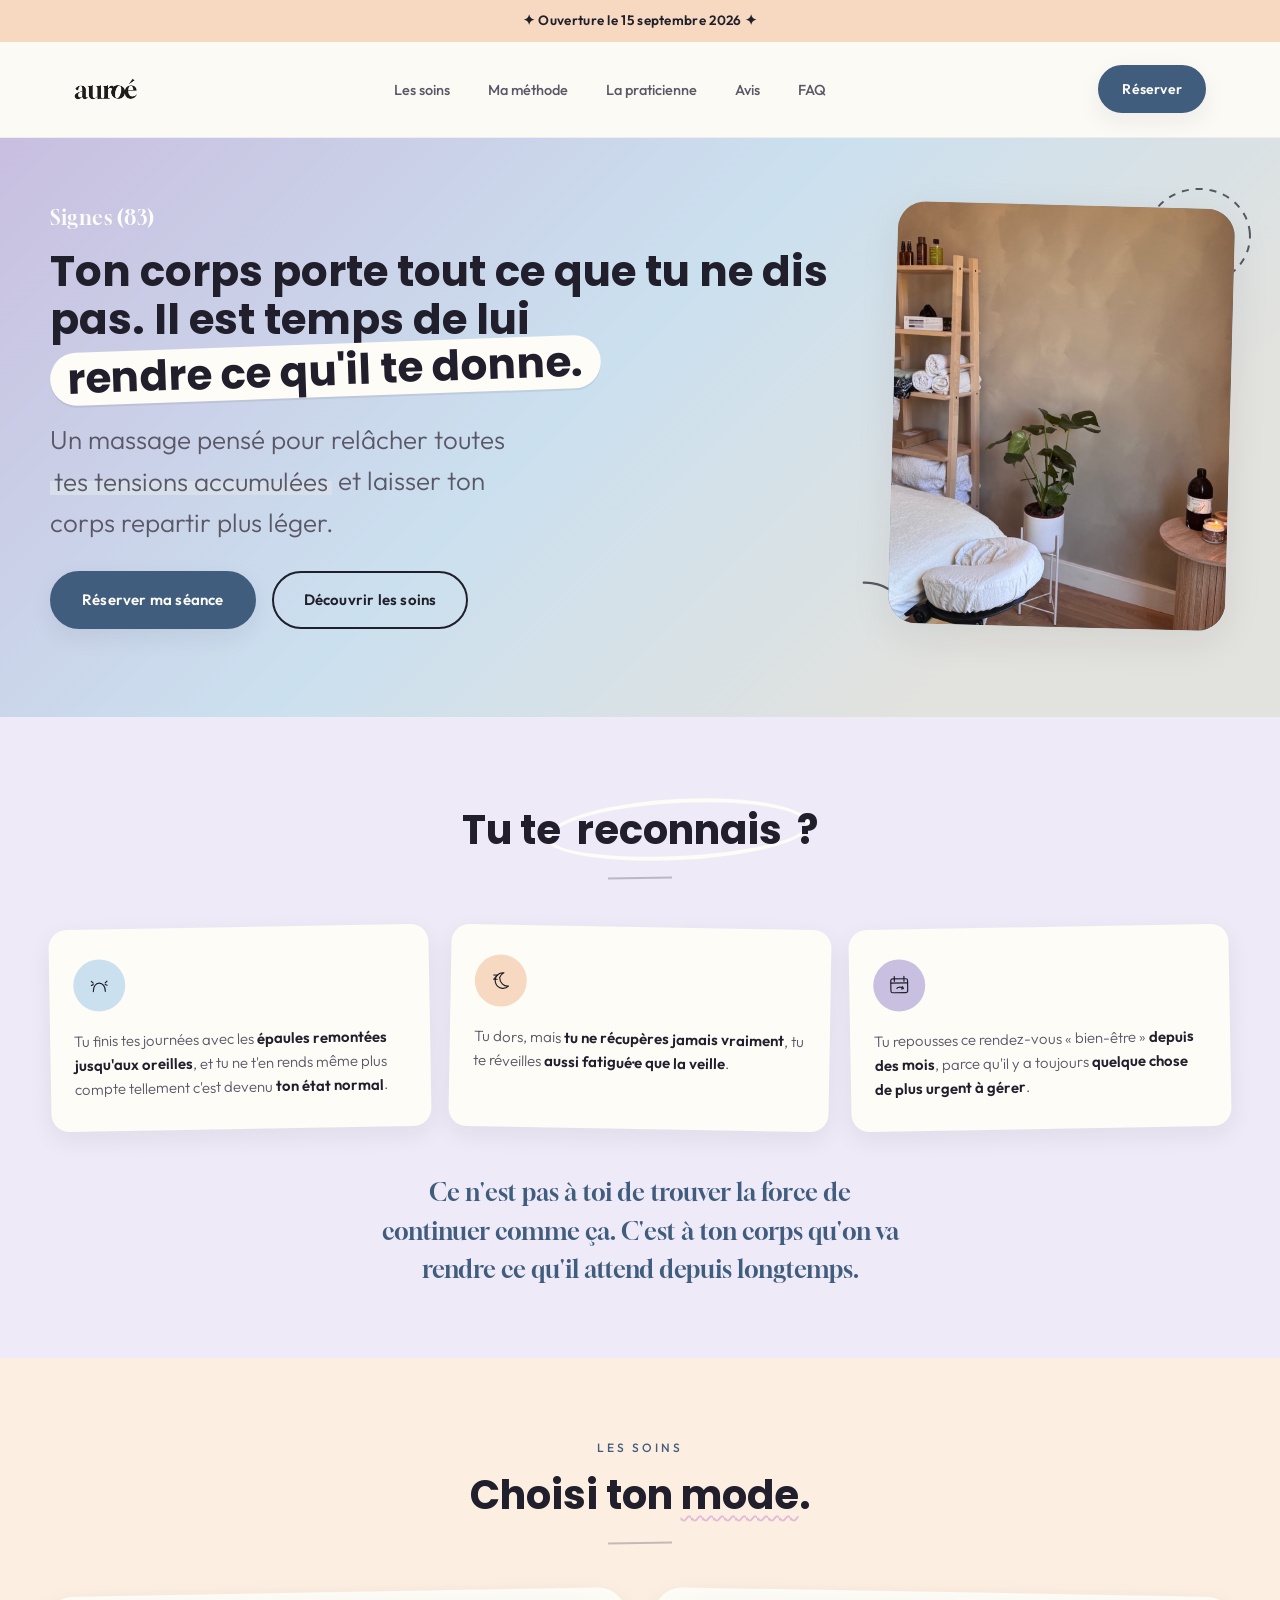
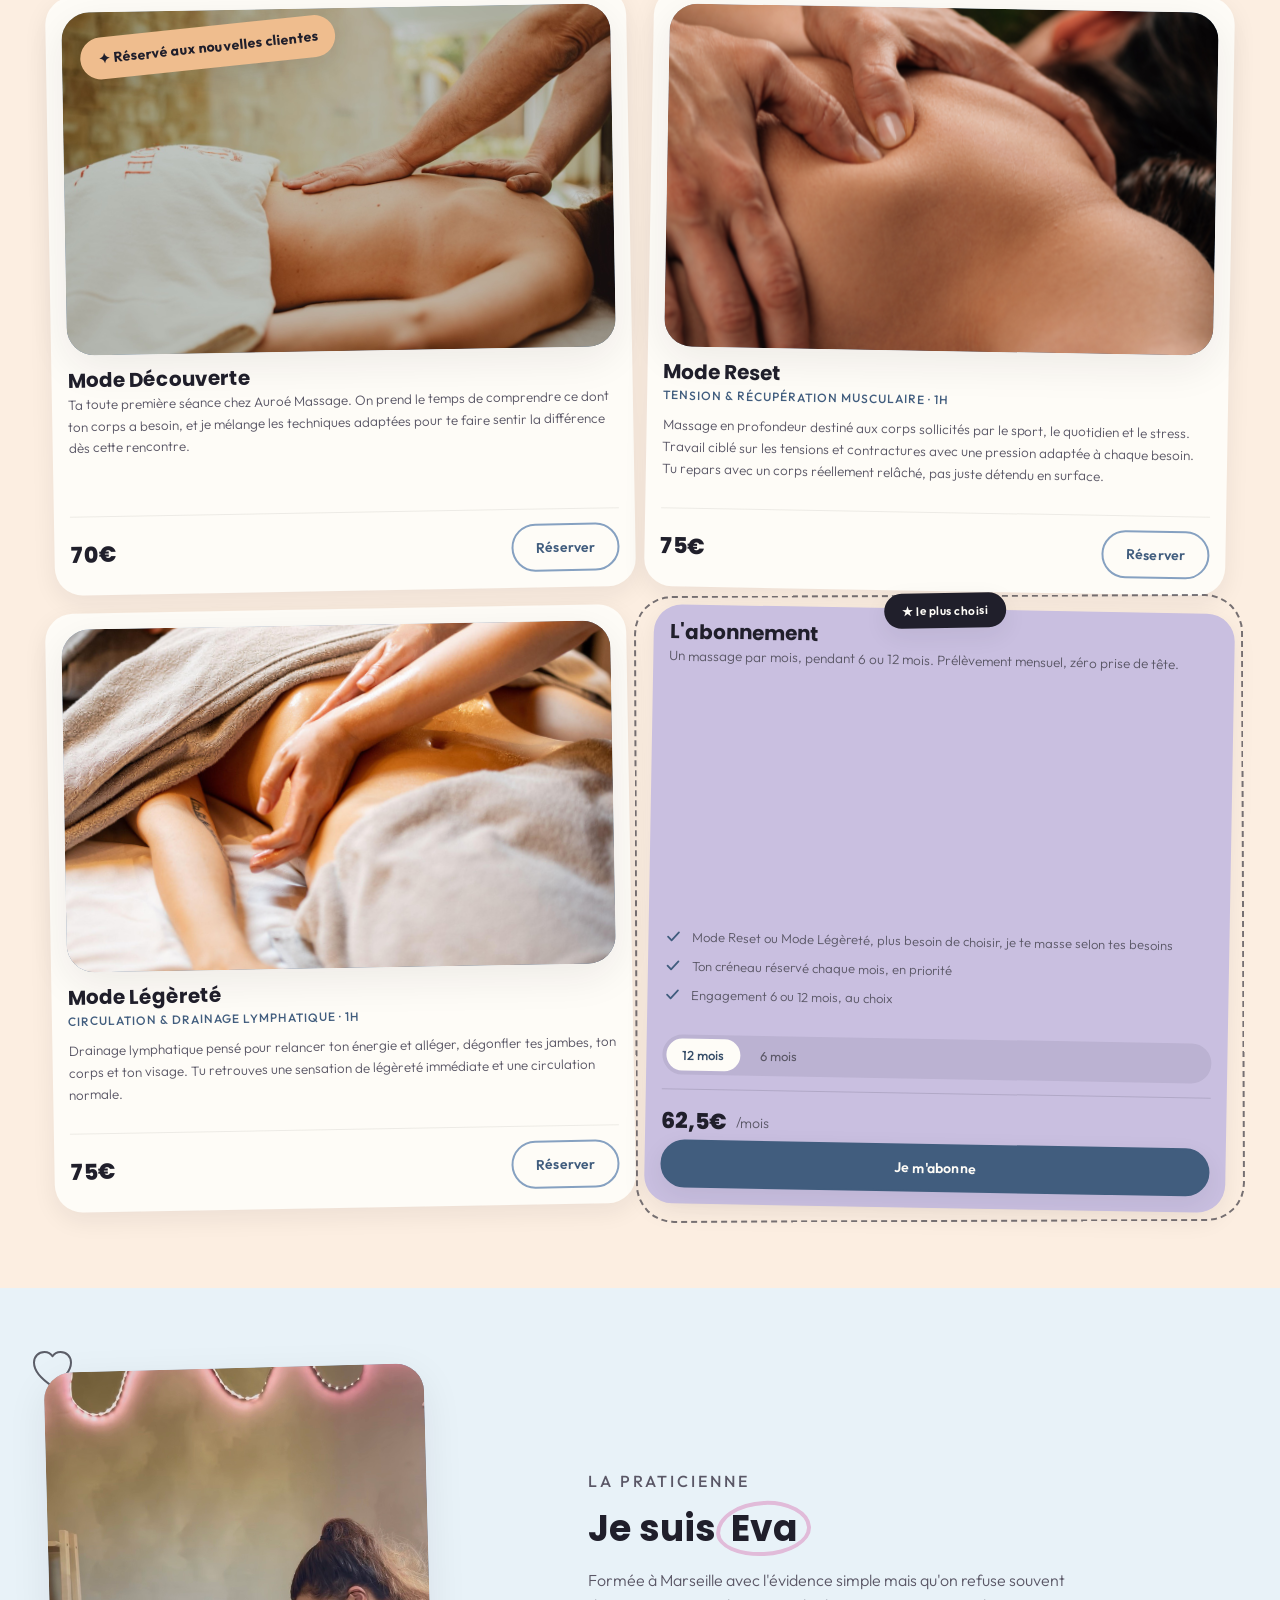
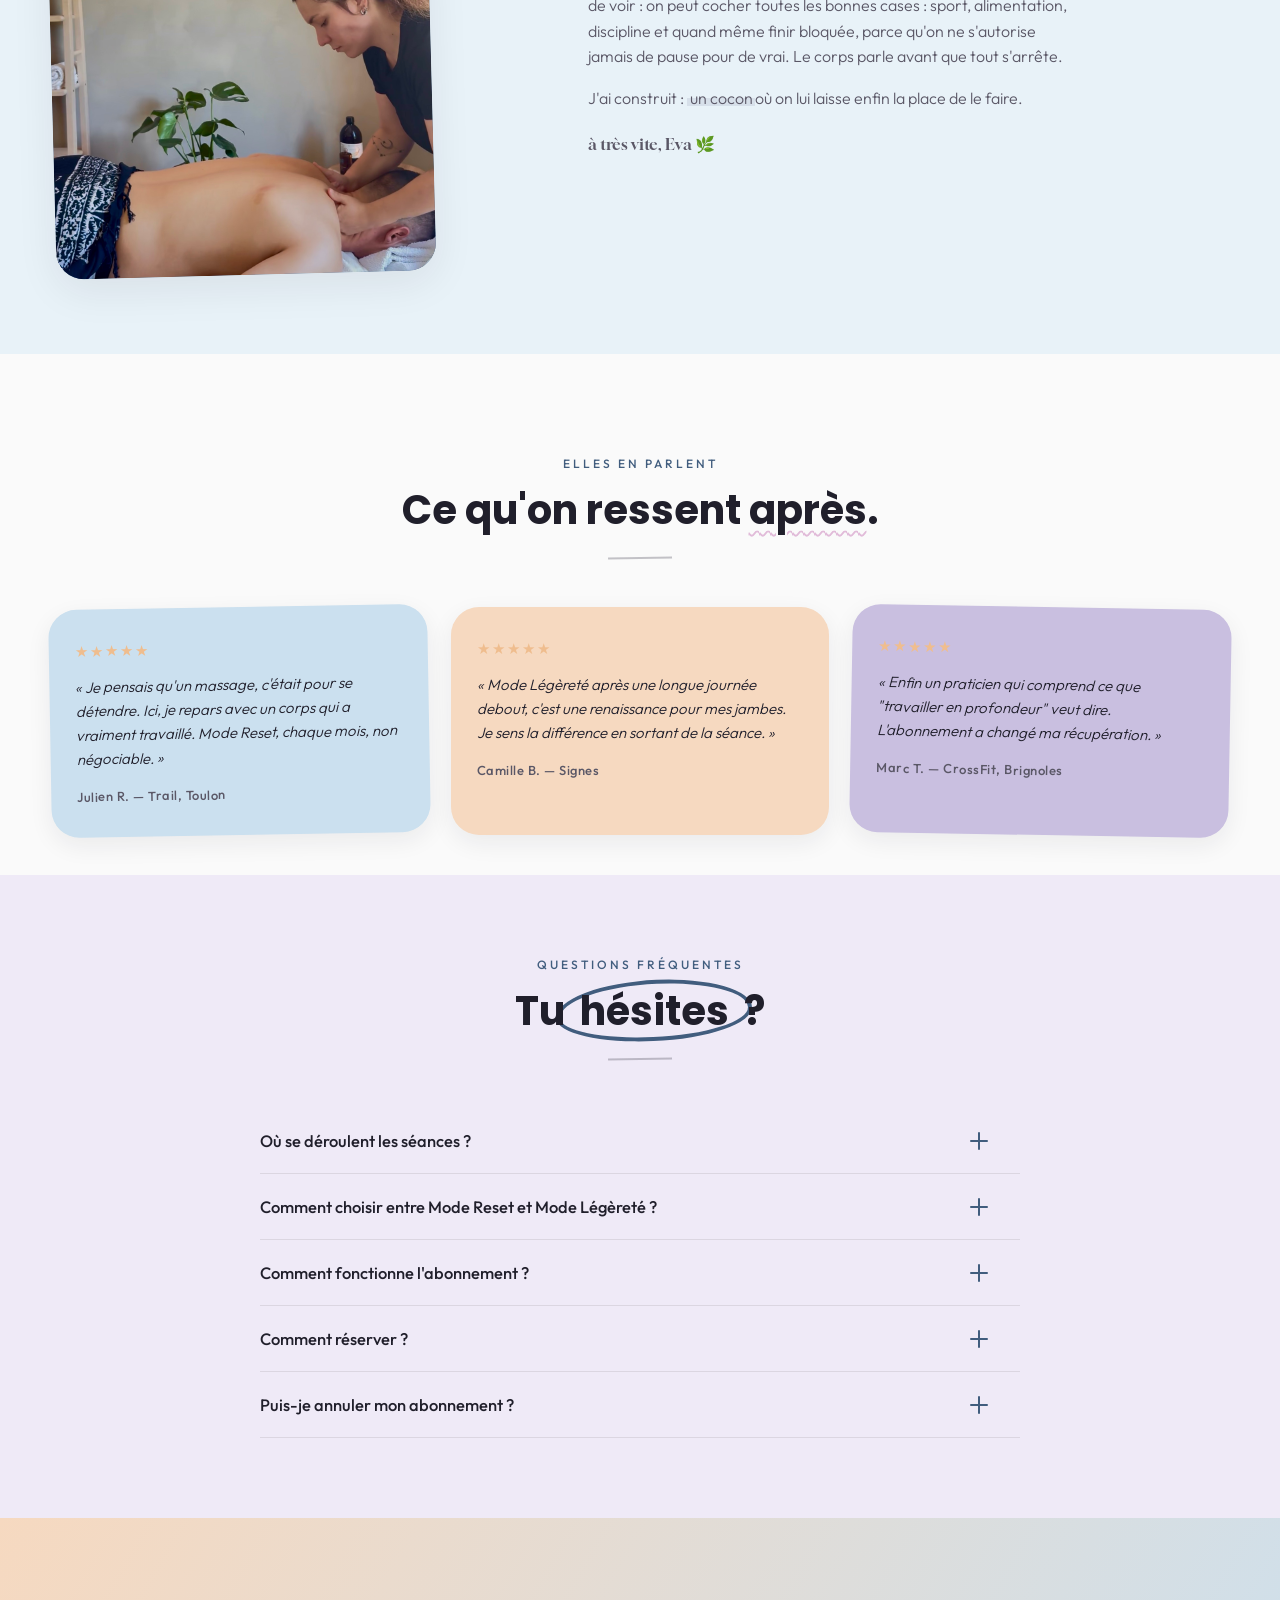
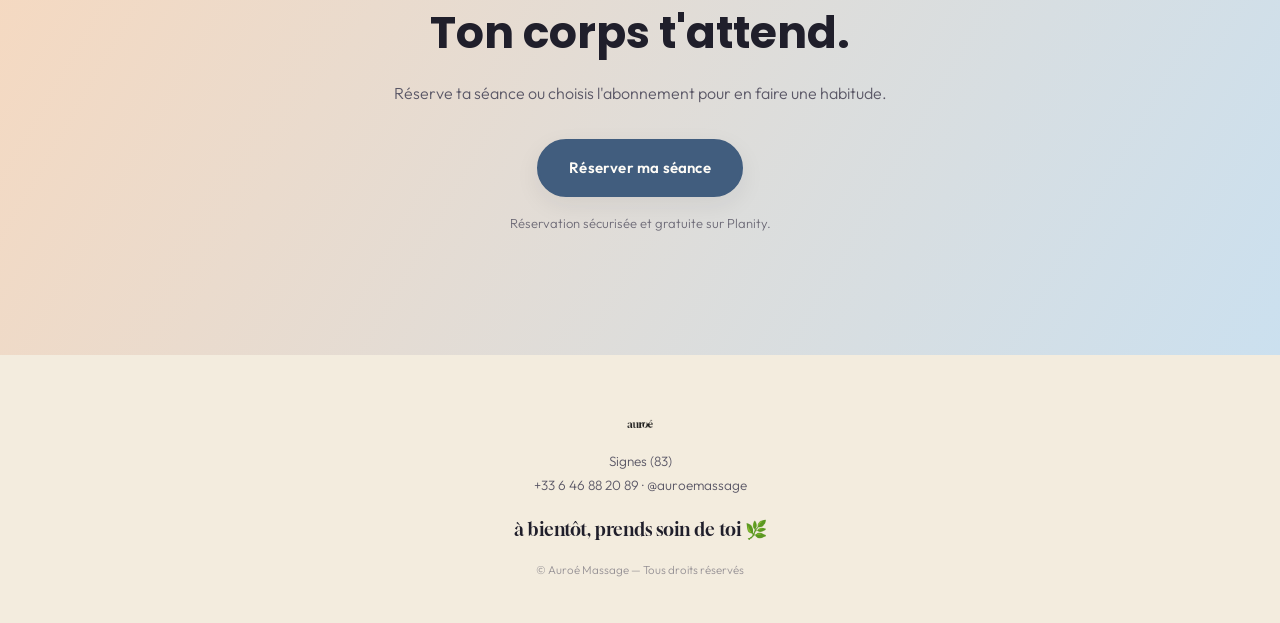
==== index.html @ 17c4b23c "Restructure repo with site at root for GitHub Pages Move index.html, style.css, script.js and images" ====
<!DOCTYPE html>
<html lang="fr">
<head>
<meta charset="UTF-8">
<meta name="viewport" content="width=device-width, initial-scale=1.0">
<title>Auroé Massage — Massage bien-être & sportif à Signes (83)</title>
<meta name="description" content="Mode Reset, Mode Légèreté et abonnement massage à Signes (83). Un cocon pensé pour les corps actifs — sportifs, hyperconnectés, jamais vraiment arrêtés.">
<link rel="preconnect" href="https://fonts.googleapis.com">
<link rel="preconnect" href="https://fonts.gstatic.com" crossorigin>
<link href="https://fonts.googleapis.com/css2?family=Poppins:wght@600;700;800&family=Gloock&family=Outfit:wght@300;400;500;600&display=swap" rel="stylesheet">
<link rel="stylesheet" href="style.css">
<link rel="icon" type="image/png" href="images/logo-auroe-monogram-dark.png">
</head>
<body>

<!-- ================= ANNONCE ================= -->
<div class="announce-bar">✦ Ouverture le 15 septembre 2026 ✦</div>

<!-- ================= NAV ================= -->
<header class="nav" id="nav">
  <div class="nav-inner">
    <a href="#top" class="nav-logo"><img src="images/logo-auroe-dark.png" alt="Auroé Massage"></a>

    <nav class="nav-links" id="navLinks">
      <a href="#soins">Les soins</a>
      <a href="#methode">Ma méthode</a>
      <a href="#praticienne">La praticienne</a>
      <a href="#avis">Avis</a>
      <a href="#faq">FAQ</a>
    </nav>

    <a href="https://www.planity.com/auroe-massage-83870-signes" target="_blank" rel="noopener" class="btn btn-primary btn-small nav-cta">Réserver</a>

    <button class="nav-burger" id="navBurger" aria-label="Ouvrir le menu" aria-expanded="false">
      <span></span><span></span><span></span>
    </button>
  </div>
</header>

<main id="top">

  <!-- ================= HERO / PROMESSE ================= -->
  <section class="hero" id="hero">
    <div class="hero-inner">
      <div class="hero-text reveal">
        <p class="eyebrow eyebrow-hand">
          Signes (83)
        </p>
        <h1 class="hero-title">
          Ton corps porte tout ce que tu ne dis pas. Il est temps de lui <span class="pill-highlight pill-blanc">rendre ce qu'il te donne.</span>
        </h1>
        <p class="hero-sub">
          Un massage pensé pour relâcher toutes <span class="ink-highlight ink-highlight-sauge">tes tensions accumulées</span> et laisser ton corps repartir plus léger.
        </p>
        <div class="hero-actions">
          <a href="https://www.planity.com/auroe-massage-83870-signes" target="_blank" rel="noopener" class="btn btn-primary">Réserver ma séance</a>
          <a href="#soins" class="btn btn-ghost">Découvrir les soins</a>
        </div>
      </div>

      <div class="hero-media reveal">
        <svg class="doodle doodle-circle-hero" viewBox="0 0 120 120" fill="none" aria-hidden="true"><ellipse cx="60" cy="60" rx="52" ry="48" stroke="currentColor" stroke-width="2" stroke-dasharray="7 7" transform="rotate(-6 60 60)"/></svg>
        <svg class="doodle doodle-arrow-hero" viewBox="0 0 80 80" fill="none" aria-hidden="true"><path d="M8 14c18 2 34 14 40 34" stroke="currentColor" stroke-width="2.2" stroke-linecap="round"/><path d="M38 40l10 8 10-14" stroke="currentColor" stroke-width="2.2" stroke-linecap="round" stroke-linejoin="round"/></svg>
        <div class="ph-photo ph-hero has-photo">
          <img src="images/cabinet-auroe.jpg" alt="Cabinet de massage Auroé, ambiance cocon à Signes" loading="lazy">
        </div>
      </div>
    </div>
  </section>


  <!-- ================= PROBLEMATIQUES ================= -->
  <section class="problemes" id="methode">
    <div class="section-head reveal">
      <h2>Tu te <span class="ink-circle ink-sauge">reconnais</span> ?</h2>
      <span class="doodle-underline"></span>
    </div>

    <div class="problemes-grid reveal">
      <div class="probleme-card">
        <div class="probleme-icon-badge"><svg class="probleme-icon" viewBox="0 0 40 40" aria-hidden="true"><path d="M10 30c0-8 4-14 10-14s10 6 10 14" fill="none" stroke="currentColor" stroke-width="2" stroke-linecap="round"/><path d="M7 13l3 3M7 20l3-1.5M33 13l-3 3M33 20l-3-1.5" stroke="currentColor" stroke-width="2" stroke-linecap="round"/></svg></div>
        <p>Tu finis tes journées avec les <strong>épaules remontées jusqu'aux oreilles</strong>, et tu ne t'en rends même plus compte tellement c'est devenu <strong>ton état normal</strong>.</p>
      </div>
      <div class="probleme-card">
        <div class="probleme-icon-badge"><svg class="probleme-icon" viewBox="0 0 40 40" aria-hidden="true"><path d="M25 7a13 13 0 1 0 8 22c-8 1-15-6-15-14a13 13 0 0 1 7-8z" fill="none" stroke="currentColor" stroke-width="2" stroke-linejoin="round" stroke-linecap="round"/><path d="M8 11h6l-6 7h6" fill="none" stroke="currentColor" stroke-width="1.8" stroke-linecap="round" stroke-linejoin="round"/></svg></div>
        <p>Tu dors, mais <strong>tu ne récupères jamais vraiment</strong>, tu te réveilles <strong>aussi fatigué·e que la veille</strong>.</p>
      </div>
      <div class="probleme-card">
        <div class="probleme-icon-badge"><svg class="probleme-icon" viewBox="0 0 40 40" aria-hidden="true"><rect x="6" y="9" width="28" height="23" rx="3" fill="none" stroke="currentColor" stroke-width="2"/><path d="M6 16h28M12 5v8M28 5v8" fill="none" stroke="currentColor" stroke-width="2" stroke-linecap="round"/><path d="M16 25c1.5-3 8-3 9 0" fill="none" stroke="currentColor" stroke-width="2" stroke-linecap="round"/><path d="M25 22l2 3-3 1" fill="none" stroke="currentColor" stroke-width="2" stroke-linecap="round" stroke-linejoin="round"/></svg></div>
        <p>Tu repousses ce rendez-vous « bien-être » <strong>depuis des mois</strong>, parce qu'il y a toujours <strong>quelque chose de plus urgent à gérer</strong>.</p>
      </div>
    </div>

    <p class="aside-hand reveal">Ce n'est pas à toi de trouver la force de continuer comme ça. C'est à ton corps qu'on va rendre ce qu'il attend depuis longtemps.</p>
  </section>

  <!-- ================= OFFRE ================= -->
  <section class="offre" id="soins">
    <div class="section-head reveal">
      <p class="eyebrow">Les soins</p>
      <h2>Choisi ton <span class="ink-underline">mode</span>.</h2>
      <span class="doodle-underline"></span>
    </div>

    <div class="offre-grid reveal">

      <article class="offre-card">
        <div class="ph-photo ph-card has-photo">
          <img src="images/massage-decouverte.jpg" alt="Massage relaxant du dos — Mode Découverte" loading="lazy">
          <span class="offre-sticker">✦ Réservé aux nouvelles clientes</span>
        </div>
        <div class="offre-card-body">
          <h3>Mode Découverte</h3>
          <p class="offre-desc">Ta toute première séance chez Auroé Massage. On prend le temps de
            comprendre ce dont ton corps a besoin, et je mélange les techniques adaptées pour te faire
            sentir la différence dès cette rencontre.</p>
          <div class="offre-price-row">
            <span class="offre-price">70&euro;</span>
            <a href="https://www.planity.com/auroe-massage-83870-signes" target="_blank" rel="noopener" class="btn btn-outline btn-small">Réserver</a>
          </div>
        </div>
      </article>

      <article class="offre-card">
        <div class="ph-photo ph-card has-photo">
          <img src="images/massage-epaules.png" alt="Massage profond des épaules et de la nuque — Mode Reset" loading="lazy">
        </div>
        <div class="offre-card-body">
          <h3>Mode Reset</h3>
          <p class="offre-meta">Tension &amp; récupération musculaire · 1h</p>
          <p class="offre-desc">Massage en profondeur destiné aux corps sollicités par le sport, le quotidien
            et le stress. Travail ciblé sur les tensions et contractures avec une pression adaptée à
            chaque besoin. Tu repars avec un corps réellement relâché, pas juste détendu en surface.</p>
          <div class="offre-price-row">
            <span class="offre-price">75&euro;</span>
            <a href="https://www.planity.com/auroe-massage-83870-signes" target="_blank" rel="noopener" class="btn btn-outline btn-small">Réserver</a>
          </div>
        </div>
      </article>

      <article class="offre-card">
        <div class="ph-photo ph-card has-photo">
          <img src="images/massage-drainage-ventre.png" alt="Drainage lymphatique du ventre — Mode Légèreté" loading="lazy">
        </div>
        <div class="offre-card-body">
          <h3>Mode Légèreté</h3>
          <p class="offre-meta">Circulation &amp; drainage lymphatique · 1h</p>
          <p class="offre-desc">Drainage lymphatique pensé pour relancer ton énergie et alléger, dégonfler
            tes jambes, ton corps et ton visage. Tu retrouves une sensation de légèreté immédiate et
            une circulation normale.</p>
          <div class="offre-price-row">
            <span class="offre-price">75&euro;</span>
            <a href="https://www.planity.com/auroe-massage-83870-signes" target="_blank" rel="noopener" class="btn btn-outline btn-small">Réserver</a>
          </div>
        </div>
      </article>

      <article class="offre-card offre-card-feature">
        <span class="offre-badge">★ le plus choisi</span>
        <div class="offre-card-body">
          <h3>L'abonnement</h3>
          <p class="offre-desc offre-desc-light">
            Un massage par mois, pendant 6 ou 12 mois. Prélèvement mensuel, zéro prise de tête.
          </p>

          <ul class="offre-features">
            <li><svg viewBox="0 0 20 20" aria-hidden="true"><path d="M4 10.5l4 4 8-9" fill="none" stroke="currentColor" stroke-width="2" stroke-linecap="round" stroke-linejoin="round"/></svg>Mode Reset ou Mode Légèreté, plus besoin de choisir, je te masse selon tes besoins</li>
            <li><svg viewBox="0 0 20 20" aria-hidden="true"><path d="M4 10.5l4 4 8-9" fill="none" stroke="currentColor" stroke-width="2" stroke-linecap="round" stroke-linejoin="round"/></svg>Ton créneau réservé chaque mois, en priorité</li>
            <li><svg viewBox="0 0 20 20" aria-hidden="true"><path d="M4 10.5l4 4 8-9" fill="none" stroke="currentColor" stroke-width="2" stroke-linecap="round" stroke-linejoin="round"/></svg>Engagement 6 ou 12 mois, au choix</li>
          </ul>

          <div class="toggle" role="tablist" aria-label="Durée d'engagement">
            <button class="toggle-btn" data-months="12" aria-selected="true" role="tab">12 mois</button>
            <button class="toggle-btn" data-months="6" aria-selected="false" role="tab">6 mois</button>
          </div>

          <div class="offre-price-row offre-price-row-feature">
            <span class="offre-price offre-price-light" id="subPrice">62,5&euro;</span>
            <span class="offre-price-unit">/mois</span>
          </div>
          <a href="https://www.planity.com/auroe-massage-83870-signes" target="_blank" rel="noopener" class="btn btn-primary btn-small">Je m'abonne</a>
        </div>
      </article>

    </div>

  </section>

  <!-- ================= PRATICIENNE ================= -->
  <section class="praticienne" id="praticienne">
    <div class="praticienne-inner">
      <div class="ph-praticienne-wrap reveal">
        <svg class="doodle doodle-heart-praticienne" viewBox="0 0 44 44" fill="none" aria-hidden="true"><path d="M22 38C10 30 4 22 4 14.5 4 8.5 8.5 4 14.5 4c3.4 0 6.4 1.7 8 4.3C24.1 5.7 27.1 4 30.5 4 36.5 4 41 8.5 41 14.5 41 22 35 30 22 38z" stroke="currentColor" stroke-width="2" stroke-linejoin="round"/></svg>
        <div class="ph-photo ph-praticienne has-photo">
          <img src="images/eva-en-seance.jpg" alt="Eva en séance de massage — Auroé Massage" loading="lazy">
        </div>
      </div>
      <div class="praticienne-text reveal">
        <p class="eyebrow">La praticienne</p>
        <h2>Je suis <span class="ink-circle ink-terracotta">Eva</span></h2>
        <p>
          Formée à Marseille avec l'évidence simple mais qu'on refuse souvent de voir : on peut cocher toutes les bonnes cases : sport, alimentation, discipline et quand même finir bloquée, parce qu'on ne s'autorise jamais de pause pour de vrai. Le corps parle avant que tout s'arrête. 
        </p>
        <p>J'ai construit&nbsp;: <span class="ink-highlight ink-highlight-sauge">un cocon</span>où on lui laisse enfin la place de le faire.</p>
        <p class="signature">à très vite, <span>Eva</span> 🌿</p>
      </div>
    </div>
  </section>

  <!-- ================= TEMOIGNAGES ================= -->
  <section class="temoignages" id="avis">
    <div class="section-head reveal">
      <p class="eyebrow">Elles en parlent</p>
      <h2>Ce qu'on ressent <span class="ink-underline">après</span>.</h2>
      <span class="doodle-underline"></span>
    </div>

    <!-- Exemples à remplacer par de vrais avis clients -->
    <div class="temoignages-grid reveal">
      <article class="temoignage-card tc-1">
        <p class="stars">★★★★★</p>
        <p class="temoignage-text">« Je pensais qu'un massage, c'était pour se détendre. Ici, je repars avec
          un corps qui a vraiment travaillé. Mode Reset, chaque mois, non négociable. »</p>
        <p class="temoignage-author">Julien R. — Trail, Toulon</p>
      </article>
      <article class="temoignage-card tc-2">
        <p class="stars">★★★★★</p>
        <p class="temoignage-text">« Mode Légèreté après une longue journée debout, c'est une renaissance
          pour mes jambes. Je sens la différence en sortant de la séance. »</p>
        <p class="temoignage-author">Camille B. — Signes</p>
      </article>
      <article class="temoignage-card tc-3">
        <p class="stars">★★★★★</p>
        <p class="temoignage-text">« Enfin un praticien qui comprend ce que "travailler en profondeur"
          veut dire. L'abonnement a changé ma récupération. »</p>
        <p class="temoignage-author">Marc T. — CrossFit, Brignoles</p>
      </article>
    </div>
  </section>

  <!-- ================= FAQ ================= -->
  <section class="faq" id="faq">
    <div class="section-head reveal">
      <p class="eyebrow">Questions fréquentes</p>
      <h2>Tu <span class="ink-circle ink-sauge">hésites</span> ?</h2>
      <span class="doodle-underline"></span>
    </div>

    <div class="faq-list reveal">
      <div class="faq-item">
        <button class="faq-question" aria-expanded="false">
          Où se déroulent les séances&nbsp;?
          <span class="faq-plus"></span>
        </button>
        <div class="faq-answer">
          <p>Dans mon espace dédié à Signes (83), pensé pour le calme et la récupération.</p>
        </div>
      </div>

      <div class="faq-item">
        <button class="faq-question" aria-expanded="false">
          Comment choisir entre Mode Reset et Mode Légèreté&nbsp;?
          <span class="faq-plus"></span>
        </button>
        <div class="faq-answer">
          <p>Tu n'as pas à choisir seul·e&nbsp;: dis-moi comment tu te sens et ce que tu as vécu cette
            semaine (sport, stress, station debout...), et on détermine ensemble le massage adapté.</p>
        </div>
      </div>

      <div class="faq-item">
        <button class="faq-question" aria-expanded="false">
          Comment fonctionne l'abonnement&nbsp;?
          <span class="faq-plus"></span>
        </button>
        <div class="faq-answer">
          <p>Un massage par mois, pendant 6 ou 12 mois, prélevé automatiquement. Le massage est choisi
            séance par séance selon ton besoin du moment.</p>
        </div>
      </div>


      <div class="faq-item">
        <button class="faq-question" aria-expanded="false">
          Comment réserver&nbsp;?
          <span class="faq-plus"></span>
        </button>
        <div class="faq-answer">
          <p>Via le lien de réservation en haut de page&nbsp;: la réservation se fait de manière
            sécurisée et gratuite sur Planity. Tu peux aussi me contacter en message sur
            <a href="https://instagram.com/auroemassage" target="_blank" rel="noopener">Instagram</a>.</p>
        </div>
      </div>

      <div class="faq-item">
        <button class="faq-question" aria-expanded="false">
          Puis-je annuler mon abonnement&nbsp;?
          <span class="faq-plus"></span>
        </button>
        <div class="faq-answer">
          <p>Les conditions d'engagement te sont communiquées avant la souscription. <em>[à compléter avec tes CGV]</em></p>
        </div>
      </div>
    </div>
  </section>

  <!-- ================= CTA FINAL ================= -->
  <section class="cta-final" id="reserver">
    <div class="cta-final-inner reveal">
      <h2>Ton corps t'attend.</h2>
      <p>Réserve ta séance ou choisis l'abonnement pour en faire une habitude.</p>
      <a href="https://www.planity.com/auroe-massage-83870-signes" target="_blank" rel="noopener" class="btn btn-primary">Réserver ma séance</a>
      <p class="cta-note">Réservation sécurisée et gratuite sur Planity.</p>
    </div>
  </section>

</main>

<!-- ================= FOOTER ================= -->
<footer class="footer">
  <div class="footer-inner">
    <div class="footer-brand"><img src="images/logo-auroe-dark.png" alt="Auroé Massage"></div>
    <div class="footer-info">
      <p>Signes (83)</p>
      <p><a href="tel:+33646882089">+33 6 46 88 20 89</a> · <a href="https://instagram.com/auroemassage" target="_blank" rel="noopener">@auroemassage</a></p>
    </div>
    <p class="footer-hand">à bientôt, prends soin de toi 🌿</p>
    <p class="footer-copy">© Auroé Massage — Tous droits réservés</p>
  </div>
</footer>

<script src="script.js"></script>
</body>
</html>
---- style.css ----
/* ==========================================================================
   AUROÉ MASSAGE — Design tokens
   Style : scrapbook / moodboard — blocs pastel, doodles à la main
   Display : Poppins (bold) · Annotations : Gloock · Corps : Outfit
   ========================================================================== */

:root{
  --creme:        #E2E2DE;
  --creme-deep:   #F3ECDE;
  --sable:        #EDE3D0;
  --blanc-casse:  #FEFCF7;

  --sauge:        #86A1C1;
  --sauge-pastel: #D7E0EA;
  --sauge-fonce:  #415D7E;
  --sauge-deep2:  #364D68;

  --terracotta:       #E1BBD9;
  --terracotta-pastel:#F2E0EE;
  --lavande:      #C9BFE0;
  --lavande-deep: #AE9FCB;

  --bleu-ciel:      #CBE0EF;
  --bleu-ciel-deep: #9FC1DC;
  --bleu-ciel-wash: #E8F2F8;
  --peche:          #F6D9C0;
  --peche-deep:     #EFBD8E;
  --peche-wash:     #FCEEE1;
  --lavande-wash:   #EFEAF7;


  --encre:        #201F2B;
  --encre-soft:   #5A5766;

  --radius-lg: 28px;
  --radius-md: 18px;
  --radius-sm: 10px;

  --shadow-soft: 0 12px 40px rgba(32,31,43,0.08);
  --shadow-card: 0 8px 24px rgba(32,31,43,0.07);

  --maxw: 1180px;
}

*,*::before,*::after{ box-sizing:border-box; }
html{ scroll-behavior:smooth; }
body{
  margin:0;
  background:var(--creme);
  color:var(--encre);
  font-family:'Outfit', sans-serif;
  font-weight:300;
  line-height:1.6;
  -webkit-font-smoothing:antialiased;
}
img{ max-width:100%; display:block; }
a{ color:inherit; text-decoration:none; }
h1,h2,h3{
  font-family:'Poppins', sans-serif;
  font-weight:700;
  font-style:normal;
  color:var(--encre);
  margin:0 0 .5em;
  line-height:1.15;
}
p{ margin:0 0 1em; }
ul{ margin:0; padding:0; list-style:none; }
button{ font-family:inherit; cursor:pointer; background:none; border:none; }

.section-head{ max-width:640px; margin:0 auto 48px; text-align:center; }
.section-head h2{ font-size:clamp(28px,4vw,40px); }

.eyebrow{
  font-family:'Outfit', sans-serif;
  font-size:12px;
  letter-spacing:3px;
  text-transform:uppercase;
  color:var(--sauge-fonce);
  font-weight:500;
  margin-bottom:14px;
}
.eyebrow-hand{
  font-family:'Gloock', serif;
  font-size:20px;
  letter-spacing:0.5px;
  text-transform:none;
  color:var(--blanc-casse);
  font-weight:400;
}

/* focus visibility */
a:focus-visible, button:focus-visible{
  outline:2px solid var(--sauge-fonce);
  outline-offset:3px;
}

@media (prefers-reduced-motion: reduce){
  *{ animation-duration:0.01ms !important; animation-iteration-count:1 !important; transition-duration:0.01ms !important; scroll-behavior:auto !important; }
}

/* ==========================================================================
   BUTTONS
   ========================================================================== */
.btn{
  display:inline-flex; align-items:center; justify-content:center;
  padding:15px 30px;
  border-radius:100px;
  font-size:15px;
  font-weight:600;
  letter-spacing:0.2px;
  transition:transform .25s ease, box-shadow .25s ease, background .25s ease;
  white-space:nowrap;
}
.btn-small{ padding:11px 22px; font-size:14px; }

.btn-primary{
  background:var(--sauge-fonce);
  color:var(--blanc-casse);
  border:2px solid var(--sauge-fonce);
  box-shadow:var(--shadow-card);
}
.btn-primary:hover{ transform:translateY(-2px) rotate(-1deg); box-shadow:0 12px 28px rgba(65,93,126,0.3); }

.btn-primary-inverse{
  background:var(--blanc-casse);
  color:var(--sauge-deep2);
  border:2px solid var(--blanc-casse);
  box-shadow:var(--shadow-card);
}
.btn-primary-inverse:hover{ transform:translateY(-2px) rotate(-1deg); }

.btn-ghost{
  background:transparent;
  color:var(--encre);
  border:2px solid var(--encre);
}
.btn-ghost:hover{ background:var(--encre); color:var(--blanc-casse); transform:translateY(-2px) rotate(1deg); }

.btn-outline{
  background:transparent;
  color:var(--sauge-fonce);
  border:2px solid var(--sauge);
}
.btn-outline:hover{ background:var(--sauge); color:var(--blanc-casse); }

.btn-peche{
  background:var(--peche);
  color:var(--encre);
  border:2px solid var(--encre);
}
.btn-peche:hover{ transform:translateY(-2px) rotate(-1deg); background:var(--peche-deep); }

/* ==========================================================================
   INK ACCENTS — cercles, surlignages, soulignements « à la main »
   ========================================================================== */
.ink-circle{
  position:relative;
  display:inline-block;
  padding:0 .18em;
}
.ink-circle::after{
  content:"";
  position:absolute;
  left:-10%; right:-10%; top:-18%; bottom:-14%;
  border-width:4px;
  border-style:solid;
  border-radius:52% 48% 51% 49% / 56% 51% 49% 44%;
  transform:rotate(-2.5deg);
  z-index:-1;
  pointer-events:none;
}
.ink-terracotta::after{ border-color:var(--terracotta); }
.ink-sauge::after{ border-color:var(--sauge-fonce); }

.ink-highlight{
  padding:0.02em 0.15em;
  background-repeat:no-repeat;
  background-size:100% 42%;
  background-position:0 88%;
  border-radius:2px;
}
.ink-highlight-sauge{ background-image:linear-gradient(var(--sauge-pastel), var(--sauge-pastel)); }
.ink-highlight-blanc{ background-image:linear-gradient(var(--blanc-casse), var(--blanc-casse)); }

.ink-underline{
  text-decoration:underline;
  text-decoration-style:wavy;
  text-decoration-color:var(--terracotta);
  text-underline-offset:6px;
  text-decoration-thickness:2px;
}

/* pastel pill highlight behind headline keywords */
.pill-highlight{
  display:inline-block;
  padding:0.06em 0.42em;
  border-radius:100px;
  transform:rotate(-2deg);
}
.pill-bleu{ background:var(--bleu-ciel); }
.pill-peche{ background:var(--peche); }
.pill-lavande{ background:var(--lavande); }
.pill-blanc{ background:var(--blanc-casse); box-shadow:0 2px 0 rgba(32,31,43,0.08); }

/* hand-drawn dashed underline under section titles */
.doodle-underline{
  display:block;
  width:64px;
  height:6px;
  margin:14px auto 0;
  border-bottom:2.5px solid var(--encre-soft);
  opacity:0.35;
  transform:rotate(-1deg);
}
.section-head.align-left .doodle-underline{ margin-left:0; }

/* scattered decorative doodles (arrows, dashed circles, sparkles) */
.doodle{
  position:absolute;
  pointer-events:none;
  color:var(--encre);
  opacity:0.7;
}

.aside-hand{
  font-family:'Gloock', serif;
  font-size:24px;
  font-weight:400;
  color:var(--sauge-fonce);
  text-align:center;
  max-width:520px;
  margin:44px auto 0;
  transform:rotate(-1deg);
}

/* ==========================================================================
   ANNONCE
   ========================================================================== */
.announce-bar{
  background:var(--peche);
  color:var(--encre);
  text-align:center;
  font-size:13.5px;
  font-weight:600;
  letter-spacing:0.3px;
  padding:10px 20px;
}
.announce-bar sup{ font-size:0.7em; }

/* ==========================================================================
   NAV
   ========================================================================== */
.nav{
  position:sticky; top:0; z-index:100;
  background:rgba(254,252,247,0.92);
  backdrop-filter:blur(10px);
  border-bottom:1px solid rgba(43,38,32,0.06);
}
.nav-inner{
  max-width:var(--maxw); margin:0 auto;
  display:flex; align-items:center; justify-content:space-between;
  padding:16px 24px;
}
.nav-logo{
  display:flex;
  align-items:center;
}
.nav-logo img{
  height:63px;
  width:auto;
  display:block;
}

.nav-links{
  display:flex; gap:6px;
}
.nav-links a{
  font-size:14.5px;
  font-weight:500;
  color:var(--encre-soft);
  position:relative;
  padding:9px 16px;
  border-radius:100px;
  transition:color .2s ease, background .2s ease;
}
.nav-links a:nth-child(3n+1):hover{ background:var(--bleu-ciel); color:var(--encre); }
.nav-links a:nth-child(3n+2):hover{ background:var(--peche); color:var(--encre); }
.nav-links a:nth-child(3n+3):hover{ background:var(--lavande); color:var(--encre); }

.nav-cta{ margin-left:16px; }

.nav-burger{
  display:none;
  flex-direction:column;
  gap:5px;
  width:28px;
  padding:4px;
}
.nav-burger span{
  height:2px; width:100%;
  background:var(--encre);
  border-radius:2px;
  transition:transform .3s ease, opacity .3s ease;
}
.nav-burger.open span:nth-child(1){ transform:translateY(7px) rotate(45deg); }
.nav-burger.open span:nth-child(2){ opacity:0; }
.nav-burger.open span:nth-child(3){ transform:translateY(-7px) rotate(-45deg); }

/* ==========================================================================
   HERO
   ========================================================================== */
.hero{
  padding:64px 24px 88px;
  position:relative;
  overflow:hidden;
  background:linear-gradient(135deg, var(--lavande) 0%, var(--bleu-ciel) 45%, var(--creme) 80%);
}
.hero-inner{
  max-width:var(--maxw); margin:0 auto;
  display:grid;
  grid-template-columns:1.4fr 0.6fr;
  gap:56px;
  align-items:center;
  position:relative;
  z-index:1;
}
.hero-title{
  font-size:clamp(26px,3.6vw,42px);
}
.hero-title .pill-highlight{ font-style:normal; }
.hero-sub{
  font-size:26px;
  color:var(--encre-soft);
  max-width:480px;
}
.hero-actions{
  display:flex; gap:16px; flex-wrap:wrap;
  margin-top:28px;
}
.hero-media{ position:relative; }
.ph-hero{ aspect-ratio:4/5; transform:rotate(1.5deg); }
.doodle-circle-hero{
  top:-28px; right:-28px;
  width:120px; height:120px;
  z-index:0;
}
.doodle-arrow-hero{
  bottom:-18px; left:-34px;
  width:80px; height:80px;
  transform:rotate(-8deg);
}

/* placeholder photo blocks — remplacer par <img> quand les vraies photos sont prêtes */
.ph-photo{
  position:relative;
  border-radius:var(--radius-lg);
  background:
    radial-gradient(120% 120% at 20% 15%, rgba(255,255,255,0.35), transparent 55%),
    linear-gradient(155deg, var(--sauge) 0%, var(--sauge-fonce) 100%);
  display:flex; align-items:flex-end; justify-content:flex-start;
  overflow:hidden;
  box-shadow:var(--shadow-soft);
}
.ph-photo:not(.has-photo)::before{
  content:attr(data-label);
  position:absolute; left:18px; bottom:16px;
  font-family:'Outfit', sans-serif;
  font-size:11px;
  letter-spacing:1px;
  color:rgba(255,255,255,0.85);
  background:rgba(43,38,32,0.28);
  padding:6px 12px;
  border-radius:100px;
}
.ph-icon{
  position:absolute; top:50%; left:50%;
  width:34%; transform:translate(-50%,-58%);
  fill:rgba(255,255,255,0.22);
}
.ph-photo img{
  width:100%;
  height:100%;
  object-fit:cover;
  display:block;
}
.ph-card{ aspect-ratio:16/10; margin-bottom:14px; }
.ph-praticienne{ aspect-ratio:3/4; }
.offre-sticker{
  position:absolute;
  top:16px; left:18px;
  background:var(--peche-deep);
  color:var(--encre);
  font-family:'Outfit', sans-serif;
  font-size:14px;
  font-weight:700;
  letter-spacing:0.2px;
  padding:10px 18px;
  border-radius:100px;
  box-shadow:var(--shadow-card);
  transform:rotate(-5deg);
  white-space:nowrap;
  z-index:2;
}

/* ==========================================================================
   BANDE PROMESSE
   ========================================================================== */
.promesse{
  background:linear-gradient(120deg, var(--bleu-ciel) 0%, var(--lavande) 100%);
  color:var(--encre);
  padding:88px 24px;
  text-align:center;
}
.promesse-inner{ max-width:720px; margin:0 auto; }
.promesse-text{
  font-family:'Poppins', sans-serif;
  font-style:normal;
  font-weight:700;
  font-size:clamp(24px,3.4vw,36px);
  color:var(--encre);
  line-height:1.35;
}
.promesse-text .pill-highlight{ font-weight:800; }
.promesse-sub{
  font-size:15.5px;
  color:var(--encre-soft);
  max-width:480px;
  margin:18px auto 0;
}

/* ==========================================================================
   PROBLEMATIQUES
   ========================================================================== */
.problemes{
  background:var(--lavande-wash);
  padding:90px 24px 70px;
}
.problemes .section-head .ink-sauge::after{ border-color:var(--blanc-casse); }
.problemes-grid{
  display:grid;
  grid-template-columns:repeat(3,1fr);
  gap:20px;
  max-width:var(--maxw);
  margin:0 auto;
}
.probleme-card{
  background:var(--blanc-casse);
  border-radius:var(--radius-md);
  padding:30px 24px;
  box-shadow:var(--shadow-card);
}
.probleme-card:nth-child(odd){ transform:rotate(-1deg); }
.probleme-card:nth-child(even){ transform:rotate(1deg); }
.probleme-icon-badge{
  width:52px; height:52px;
  border-radius:50%;
  display:flex; align-items:center; justify-content:center;
  margin-bottom:18px;
}
.probleme-card:nth-child(4n+1) .probleme-icon-badge{ background:var(--bleu-ciel); }
.probleme-card:nth-child(4n+2) .probleme-icon-badge{ background:var(--peche); }
.probleme-card:nth-child(4n+3) .probleme-icon-badge{ background:var(--lavande); }
.probleme-card:nth-child(4n+4) .probleme-icon-badge{ background:var(--terracotta-pastel); }
.probleme-icon{
  width:24px; height:24px;
  color:var(--encre);
}
.probleme-card p{
  font-size:15px;
  color:var(--encre-soft);
  margin:0;
}
.probleme-card p strong{
  font-weight:600;
  color:var(--encre);
}

/* ==========================================================================
   OFFRE
   ========================================================================== */
.offre{
  background:var(--peche-wash);
  padding:80px 24px;
}
.offre-grid{
  display:grid;
  grid-template-columns:repeat(2,1fr);
  gap:18px;
  align-items:stretch;
  max-width:var(--maxw);
  margin:0 auto;
}
.offre-card{
  background:var(--blanc-casse);
  border-radius:var(--radius-lg);
  padding:16px;
  box-shadow:var(--shadow-card);
  display:flex; flex-direction:column;
}
.offre-grid .offre-card:nth-child(1){ transform:rotate(-1deg); }
.offre-grid .offre-card:nth-child(3){ transform:rotate(-1deg); }
.offre-grid .offre-card:nth-child(2){ transform:rotate(1deg); }
.offre-grid .offre-card:nth-child(4){ transform:rotate(1deg); }
.offre-card-body{ display:flex; flex-direction:column; flex:1; }
.offre-tag{
  font-family:'Gloock', serif;
  font-size:16px;
  font-weight:400;
  color:var(--encre);
  margin-bottom:4px;
}
.offre-card h3{ font-size:20px; margin-bottom:2px; }
.offre-meta{
  font-size:12px;
  text-transform:uppercase;
  letter-spacing:1px;
  color:var(--sauge-fonce);
  font-weight:500;
  margin-bottom:10px;
}
.offre-desc{
  font-size:13.5px;
  color:var(--encre-soft);
  flex:1;
}
.offre-price-row{
  display:flex; align-items:center; justify-content:space-between;
  margin-top:14px;
  padding-top:14px;
  border-top:1px solid rgba(43,38,32,0.08);
}
.offre-price{ font-family:'Poppins', sans-serif; font-weight:800; font-size:22px; }

.offre-card-feature{
  background:var(--lavande);
  color:var(--encre);
  position:relative;
}
.offre-badge{
  position:absolute;
  top:-16px; left:50%;
  transform:translateX(-50%) rotate(-2deg);
  background:var(--encre);
  color:var(--blanc-casse);
  font-size:12px;
  font-weight:600;
  letter-spacing:0.5px;
  padding:8px 18px;
  border-radius:100px;
  box-shadow:var(--shadow-card);
  white-space:nowrap;
  z-index:1;
}
.offre-features{
  display:flex;
  flex-direction:column;
  gap:8px;
  margin:6px 0 14px;
}
.offre-features li{
  display:flex;
  align-items:flex-start;
  gap:10px;
  font-size:13px;
  color:var(--encre-soft);
}
.offre-features svg{
  flex-shrink:0;
  width:18px; height:18px;
  margin-top:1px;
  color:var(--sauge-fonce);
}
.offre-card-feature::before{
  content:"";
  position:absolute;
  inset:-14px;
  border:2.5px dashed var(--encre);
  border-radius:38px;
  transform:rotate(-1.2deg);
  pointer-events:none;
  opacity:0.6;
}
.offre-tag-light{ color:var(--encre); }
.offre-card-feature h3{ color:var(--encre); }
.offre-desc-light{ color:var(--encre-soft); }
.offre-price-light{ color:var(--encre); }
.offre-price-row-feature{ border-top-color:rgba(32,31,43,0.14); justify-content:flex-start; gap:8px; }
.offre-price-unit{ font-size:14px; color:var(--encre-soft); }

.toggle{
  display:inline-flex;
  background:rgba(32,31,43,0.08);
  border-radius:100px;
  padding:4px;
  margin-top:16px;
  gap:4px;
}
.toggle-btn{
  padding:8px 16px;
  border-radius:100px;
  font-size:13px;
  color:var(--encre-soft);
  transition:background .2s ease, color .2s ease;
}
.toggle-btn[aria-selected="true"]{
  background:var(--blanc-casse);
  color:var(--sauge-deep2);
  font-weight:500;
}

.offre-footnote{
  text-align:center;
  font-size:14px;
  color:var(--encre-soft);
  margin:36px auto 0;
  max-width:640px;
}

/* ==========================================================================
   PRATICIENNE
   ========================================================================== */
.praticienne{
  background:var(--bleu-ciel-wash);
  padding:80px 24px;
}
.praticienne-inner{
  max-width:var(--maxw); margin:0 auto;
  display:grid;
  grid-template-columns:0.85fr 1.15fr;
  gap:64px;
  align-items:center;
}
.ph-praticienne-wrap{ position:relative; max-width:380px; }
.ph-praticienne{ transform:rotate(-1.5deg); }
.doodle-heart-praticienne{
  top:-20px; left:-20px;
  width:44px; height:44px;
  color:var(--encre);
}
.praticienne-text h2{ font-size:clamp(26px,3.4vw,36px); }
.praticienne-text p{ color:var(--encre-soft); font-size:16px; max-width:480px; }
.signature{
  font-family:'Gloock', serif;
  font-size:22px;
  color:var(--sauge-fonce);
  margin-top:20px;
}
.signature span{ font-weight:400; }

/* ==========================================================================
   TEMOIGNAGES
   ========================================================================== */
.temoignages{ background:#fafafa; padding:100px 24px 40px; }
.temoignages-grid{
  display:grid;
  grid-template-columns:repeat(3,1fr);
  gap:22px;
  max-width:var(--maxw);
  margin:0 auto;
}
.temoignage-card{
  border-radius:var(--radius-lg);
  padding:30px 26px;
  box-shadow:var(--shadow-card);
}
.tc-1{ background:var(--bleu-ciel); transform:rotate(-1deg); }
.tc-2{ background:var(--peche); }
.tc-3{ background:var(--lavande); transform:rotate(1deg); }
.stars{
  color:var(--peche-deep);
  letter-spacing:2px;
  font-size:15px;
  margin-bottom:12px;
}
.temoignage-text{
  font-size:15px;
  color:var(--encre);
  font-style:italic;
}
.temoignage-author{
  font-size:13px;
  letter-spacing:0.5px;
  color:var(--encre-soft);
  margin:0;
  font-weight:500;
}
.temoignages-note{
  text-align:center;
  font-size:12.5px;
  color:var(--encre-soft);
  opacity:0.7;
  margin-top:28px;
  max-width:640px;
  margin-left:auto;
  margin-right:auto;
}

/* ==========================================================================
   FAQ
   ========================================================================== */
.faq{
  background:var(--lavande-wash);
  padding:80px 24px;
}
.faq-list{ max-width:760px; margin:0 auto; }
.faq-item{
  border-bottom:1px solid rgba(43,38,32,0.1);
}
.faq-question{
  width:100%;
  display:flex; align-items:center; justify-content:space-between;
  gap:16px;
  padding:22px 16px;
  margin:0 -16px;
  border-radius:var(--radius-md);
  text-align:left;
  font-size:16.5px;
  font-weight:500;
  color:var(--encre);
  transition:background .2s ease;
}
.faq-question:hover{ background:var(--bleu-ciel); }
.faq-plus{
  position:relative;
  width:18px; height:18px;
  flex-shrink:0;
}
.faq-plus::before, .faq-plus::after{
  content:"";
  position:absolute;
  background:var(--sauge-fonce);
  border-radius:2px;
}
.faq-plus::before{ width:18px; height:2px; top:8px; left:0; }
.faq-plus::after{ width:2px; height:18px; top:0; left:8px; transition:transform .25s ease; }
.faq-question[aria-expanded="true"] .faq-plus::after{ transform:rotate(90deg); }

.faq-answer{
  max-height:0;
  overflow:hidden;
  transition:max-height .35s ease;
}
.faq-answer p{
  padding:0 4px 20px;
  font-size:15px;
  color:var(--encre-soft);
  max-width:620px;
}

/* ==========================================================================
   CTA FINAL
   ========================================================================== */
.cta-final{
  background:linear-gradient(120deg, var(--peche) 0%, var(--bleu-ciel) 100%);
  color:var(--encre);
  text-align:center;
  padding:90px 24px;
}
.cta-final-inner{ max-width:640px; margin:0 auto; }
.cta-final h2{ color:var(--encre); font-size:clamp(30px,4vw,44px); }
.cta-final p{ color:var(--encre-soft); margin-bottom:32px; }
.cta-note{
  font-size:13px;
  color:var(--encre-soft);
  margin:16px 0 0;
  opacity:0.85;
}

/* ==========================================================================
   FOOTER
   ========================================================================== */
.footer{ background:var(--creme-deep); padding:56px 24px 32px; }
.footer-inner{
  max-width:var(--maxw); margin:0 auto;
  text-align:center;
}
.footer-brand{
  display:flex;
  justify-content:center;
  margin-bottom:14px;
}
.footer-brand img{
  height:26px;
  width:auto;
}
.footer-info p{ font-size:13.5px; color:var(--encre-soft); margin:2px 0; }
.footer-hand{
  font-family:'Gloock', serif;
  font-size:18px;
  color:var(--encre);
  margin-top:18px;
}
.footer-copy{
  font-size:11.5px;
  color:var(--encre-soft);
  opacity:0.6;
  margin-top:18px;
}

/* ==========================================================================
   SCROLL REVEAL
   ========================================================================== */
.reveal{
  opacity:0;
  transform:translateY(18px);
  transition:opacity .7s ease, transform .7s ease;
}
.reveal.is-visible{
  opacity:1;
  transform:translateY(0);
}

/* ==========================================================================
   RESPONSIVE
   ========================================================================== */
@media (max-width:980px){
  .hero-inner{ grid-template-columns:1fr; }
  .hero-media{ order:-1; }
  .praticienne-inner{ grid-template-columns:1fr; }
  .ph-praticienne-wrap{ max-width:280px; margin:0 auto; }
  .praticienne-text{ text-align:center; }
  .praticienne-text p{ margin-left:auto; margin-right:auto; }
  .problemes-grid{ grid-template-columns:repeat(2,1fr); }
  .offre-grid{ grid-template-columns:1fr; }
  .temoignages-grid{ grid-template-columns:1fr; }
}

@media (max-width:760px){
  .hero-media{ display:none; }
  .nav-links, .nav-cta{ display:none; }
  .nav-burger{ display:flex; }
  .nav-links.open{
    display:flex;
    position:absolute;
    top:100%; left:0; right:0;
    flex-direction:column;
    background:var(--blanc-casse);
    padding:20px 24px 28px;
    gap:18px;
    box-shadow:var(--shadow-soft);
  }
  .problemes-grid{ grid-template-columns:1fr; }
}
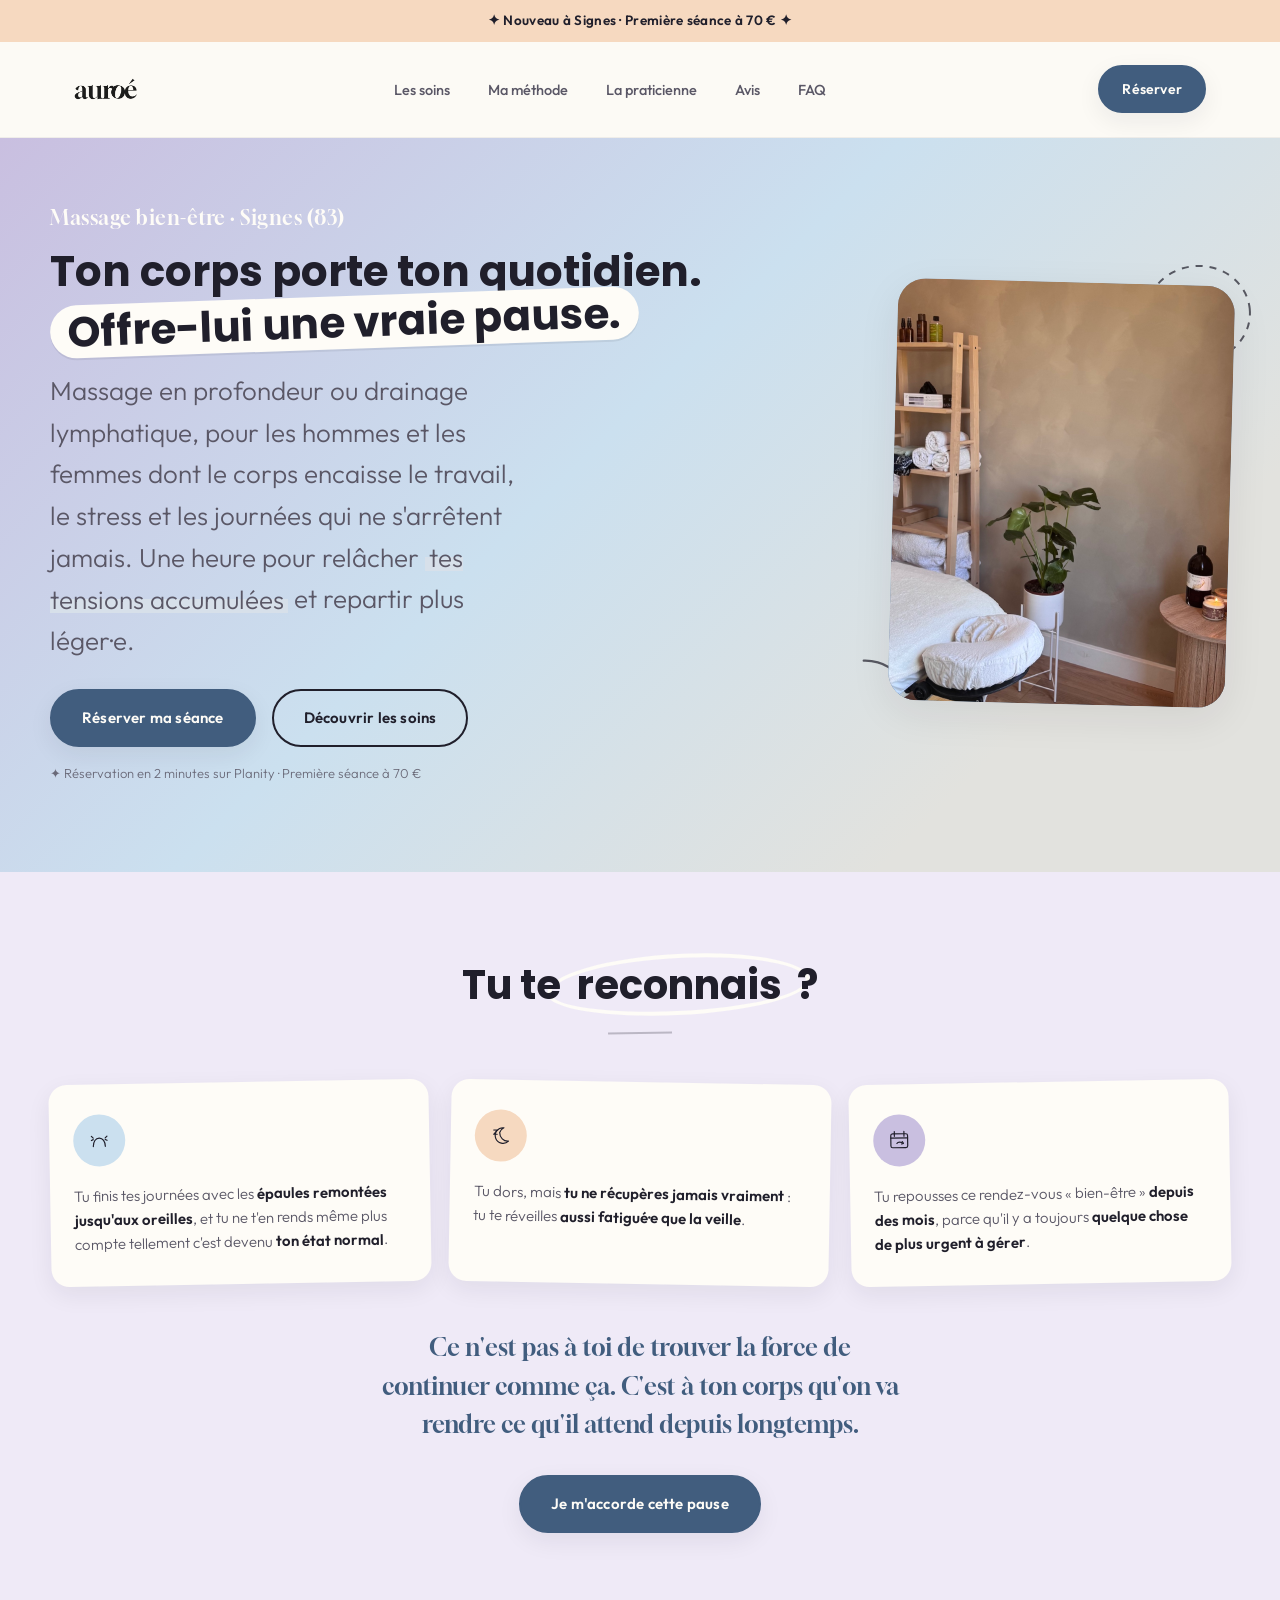
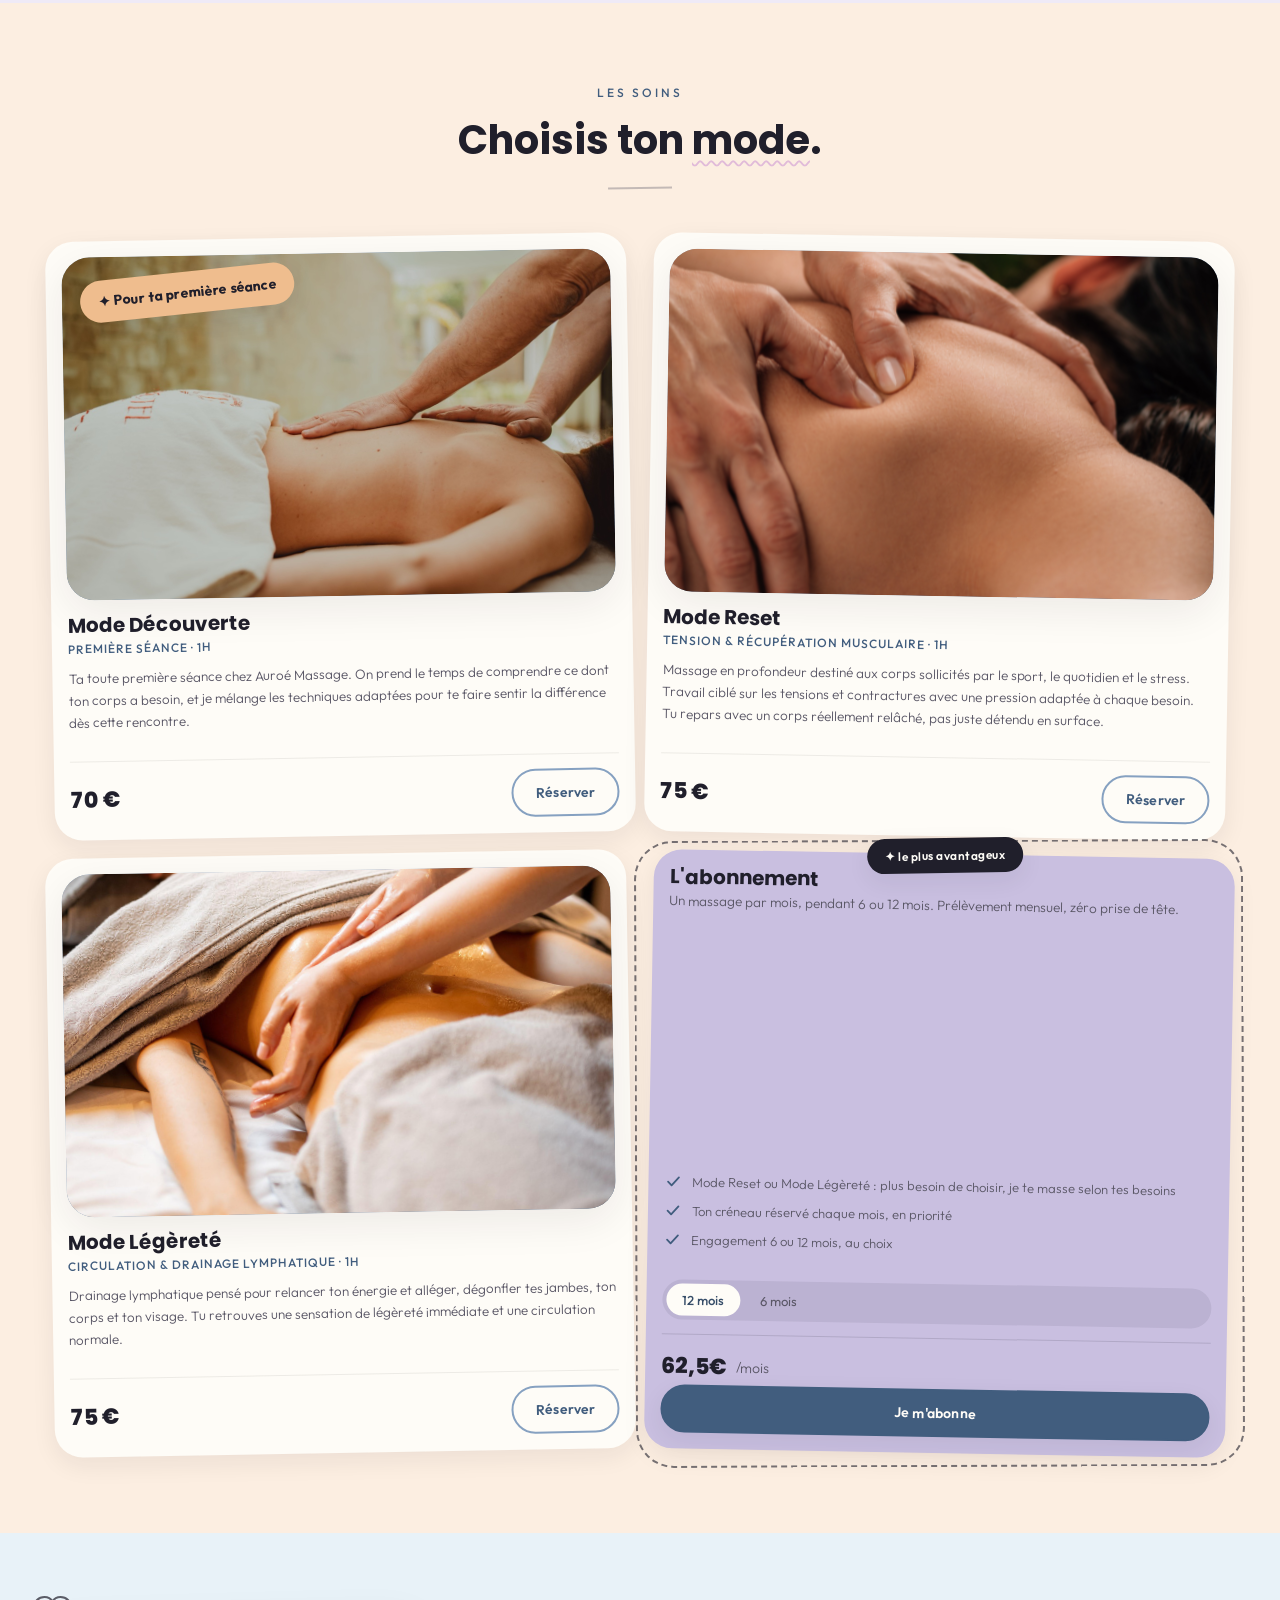
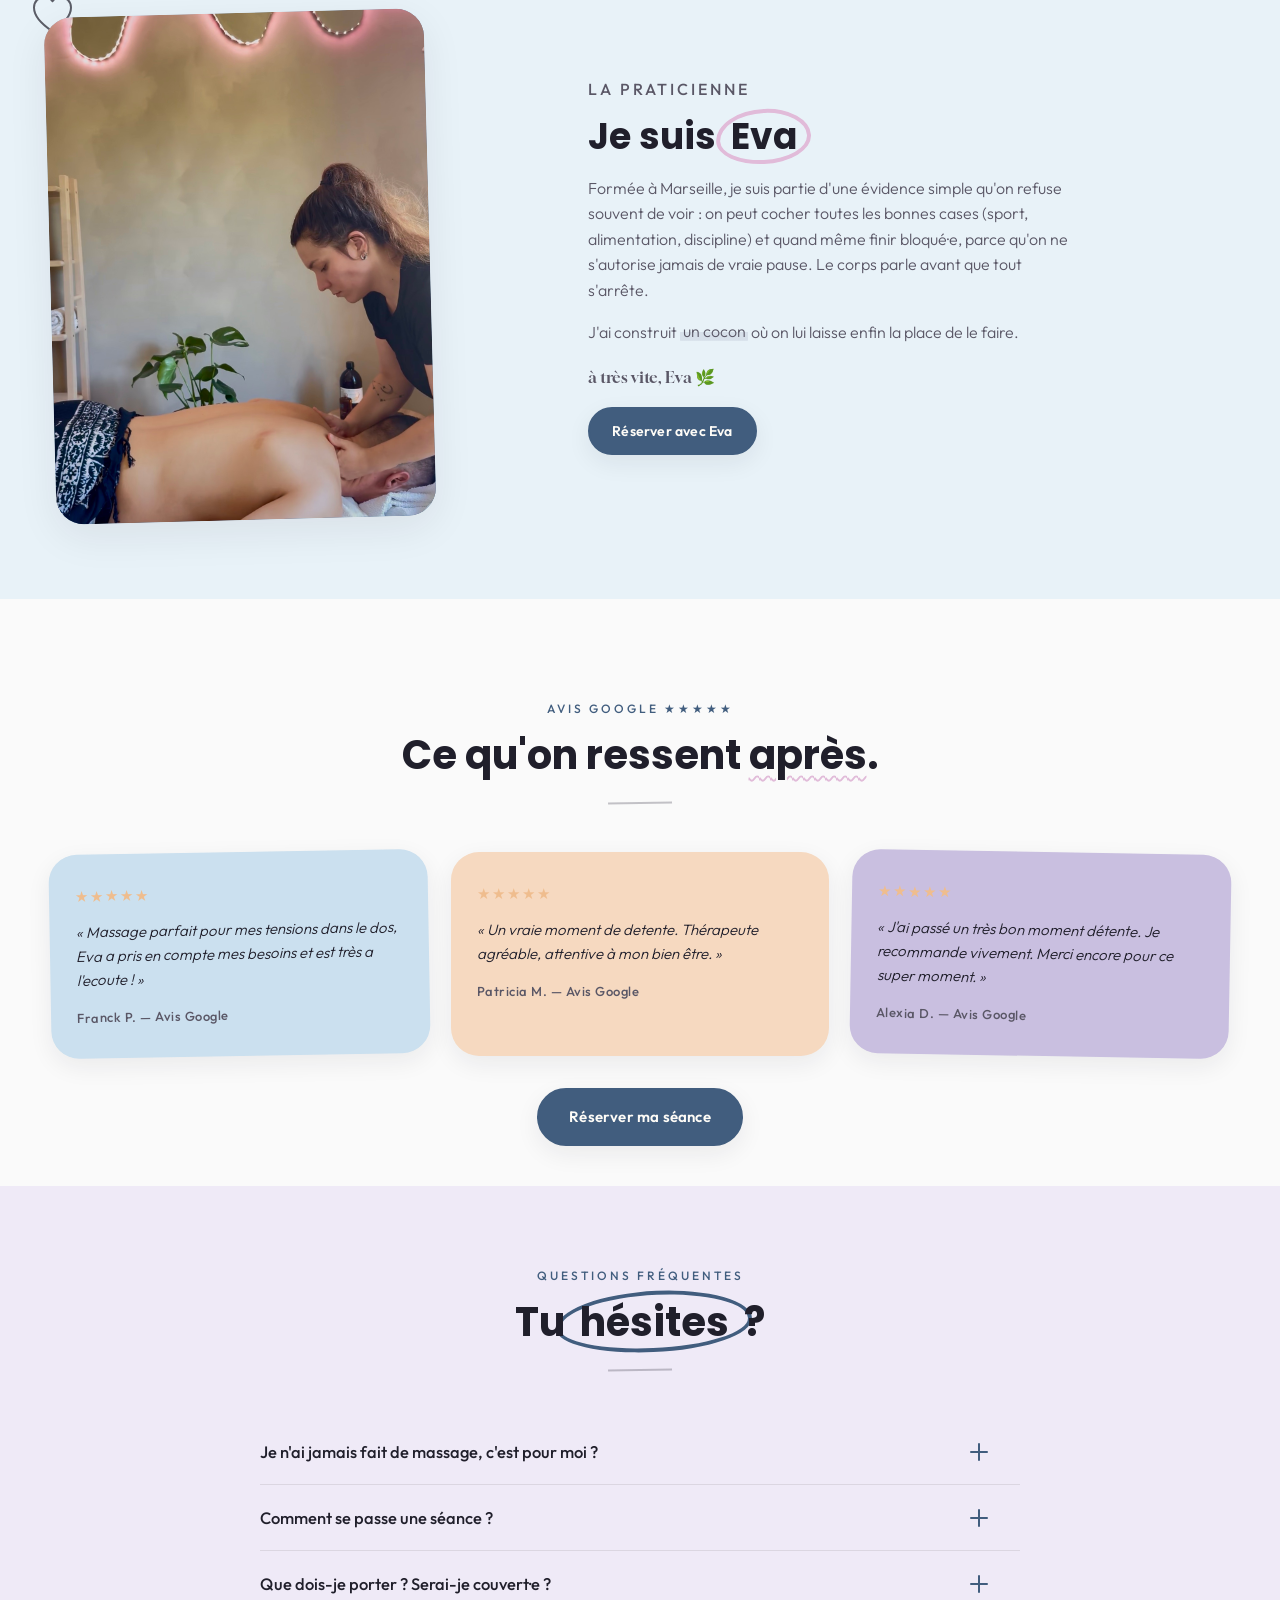
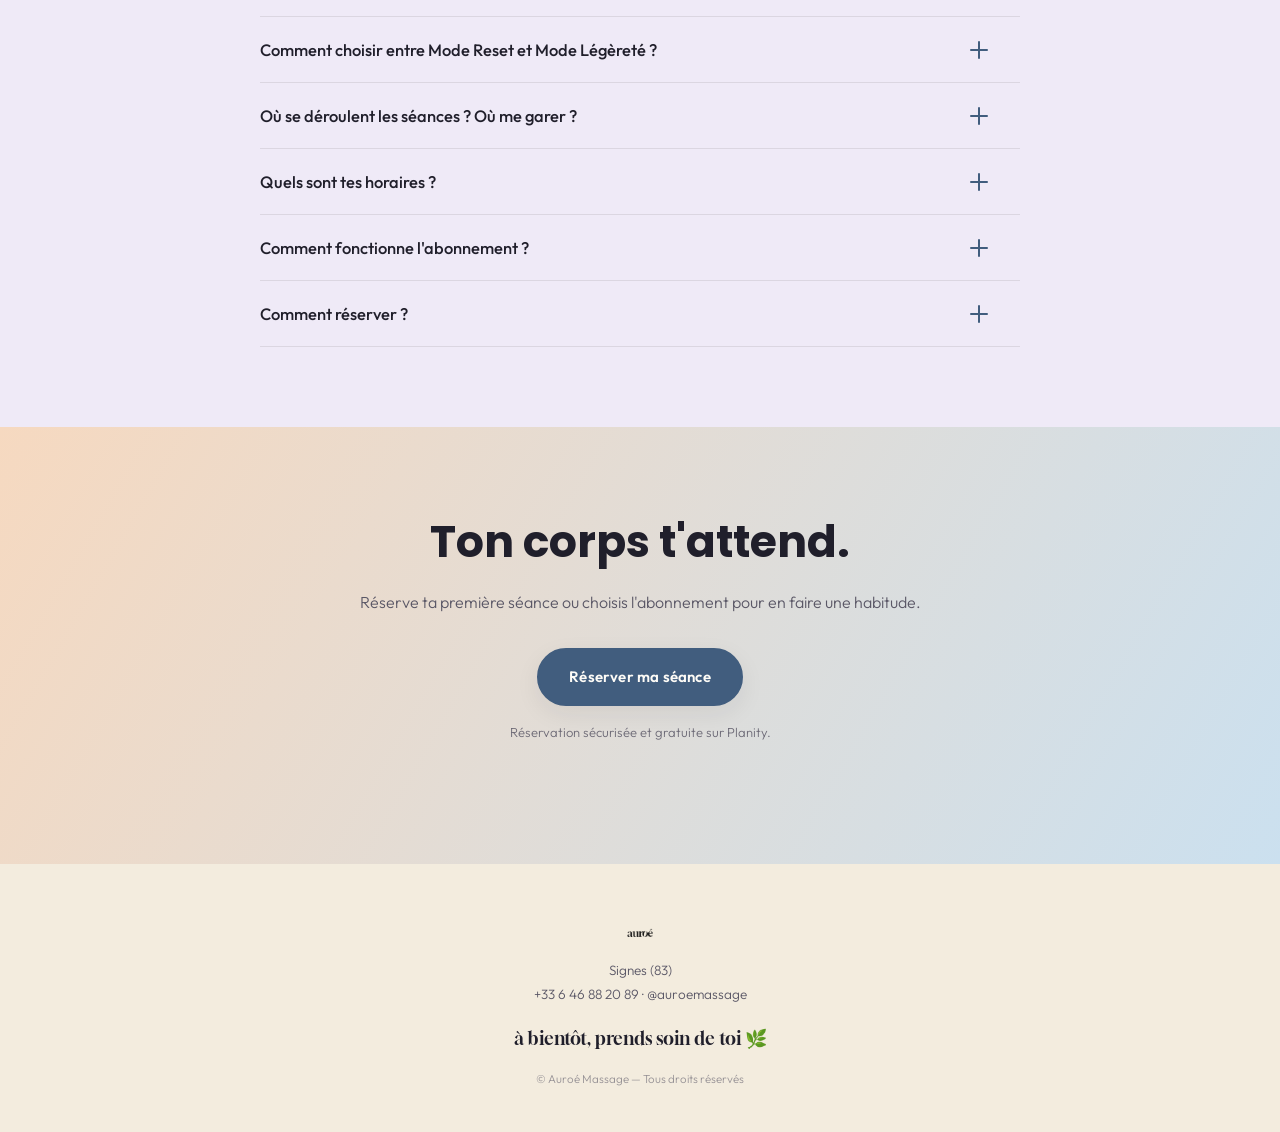
==== commit df0b83a9: "Refresh landing copy: first-session offer, real Google reviews, expanded FAQ Co-Authored-By: Claude " ====
--- a/index.html
+++ b/index.html
@@ -3,8 +3,8 @@
 <head>
 <meta charset="UTF-8">
 <meta name="viewport" content="width=device-width, initial-scale=1.0">
-<title>Auroé Massage — Massage bien-être & sportif à Signes (83)</title>
-<meta name="description" content="Mode Reset, Mode Légèreté et abonnement massage à Signes (83). Un cocon pensé pour les corps actifs — sportifs, hyperconnectés, jamais vraiment arrêtés.">
+<title>Auroé Massage — Massage bien-être à Signes (83)</title>
+<meta name="description" content="Massage en profondeur et drainage lymphatique à Signes (83), pour les hommes et les femmes aux corps tendus par le quotidien. Première séance à 70 €, réservation en ligne sur Planity.">
 <link rel="preconnect" href="https://fonts.googleapis.com">
 <link rel="preconnect" href="https://fonts.gstatic.com" crossorigin>
 <link href="https://fonts.googleapis.com/css2?family=Poppins:wght@600;700;800&family=Gloock&family=Outfit:wght@300;400;500;600&display=swap" rel="stylesheet">
@@ -14,7 +14,7 @@
 <body>
 
 <!-- ================= ANNONCE ================= -->
-<div class="announce-bar">✦ Ouverture le 15 septembre 2026 ✦</div>
+<div class="announce-bar">✦ Nouveau à Signes · Première séance à 70&nbsp;€ ✦</div>
 
 <!-- ================= NAV ================= -->
 <header class="nav" id="nav">
@@ -44,18 +44,21 @@
     <div class="hero-inner">
       <div class="hero-text reveal">
         <p class="eyebrow eyebrow-hand">
-          Signes (83)
+          Massage bien-être · Signes (83)
         </p>
         <h1 class="hero-title">
-          Ton corps porte tout ce que tu ne dis pas. Il est temps de lui <span class="pill-highlight pill-blanc">rendre ce qu'il te donne.</span>
+          Ton corps porte ton quotidien. <span class="pill-highlight pill-blanc">Offre-lui une vraie pause.</span>
         </h1>
         <p class="hero-sub">
-          Un massage pensé pour relâcher toutes <span class="ink-highlight ink-highlight-sauge">tes tensions accumulées</span> et laisser ton corps repartir plus léger.
+          Massage en profondeur ou drainage lymphatique, pour les hommes et les femmes dont le corps encaisse
+          le travail, le stress et les journées qui ne s'arrêtent jamais. Une heure pour relâcher
+          <span class="ink-highlight ink-highlight-sauge">tes tensions accumulées</span> et repartir plus léger·e.
         </p>
         <div class="hero-actions">
           <a href="https://www.planity.com/auroe-massage-83870-signes" target="_blank" rel="noopener" class="btn btn-primary">Réserver ma séance</a>
           <a href="#soins" class="btn btn-ghost">Découvrir les soins</a>
         </div>
+        <p class="cta-note">✦ Réservation en 2 minutes sur Planity · Première séance à 70&nbsp;€</p>
       </div>
 
       <div class="hero-media reveal">
@@ -83,7 +86,7 @@
       </div>
       <div class="probleme-card">
         <div class="probleme-icon-badge"><svg class="probleme-icon" viewBox="0 0 40 40" aria-hidden="true"><path d="M25 7a13 13 0 1 0 8 22c-8 1-15-6-15-14a13 13 0 0 1 7-8z" fill="none" stroke="currentColor" stroke-width="2" stroke-linejoin="round" stroke-linecap="round"/><path d="M8 11h6l-6 7h6" fill="none" stroke="currentColor" stroke-width="1.8" stroke-linecap="round" stroke-linejoin="round"/></svg></div>
-        <p>Tu dors, mais <strong>tu ne récupères jamais vraiment</strong>, tu te réveilles <strong>aussi fatigué·e que la veille</strong>.</p>
+        <p>Tu dors, mais <strong>tu ne récupères jamais vraiment</strong> : tu te réveilles <strong>aussi fatigué·e que la veille</strong>.</p>
       </div>
       <div class="probleme-card">
         <div class="probleme-icon-badge"><svg class="probleme-icon" viewBox="0 0 40 40" aria-hidden="true"><rect x="6" y="9" width="28" height="23" rx="3" fill="none" stroke="currentColor" stroke-width="2"/><path d="M6 16h28M12 5v8M28 5v8" fill="none" stroke="currentColor" stroke-width="2" stroke-linecap="round"/><path d="M16 25c1.5-3 8-3 9 0" fill="none" stroke="currentColor" stroke-width="2" stroke-linecap="round"/><path d="M25 22l2 3-3 1" fill="none" stroke="currentColor" stroke-width="2" stroke-linecap="round" stroke-linejoin="round"/></svg></div>
@@ -92,13 +95,17 @@
     </div>
 
     <p class="aside-hand reveal">Ce n'est pas à toi de trouver la force de continuer comme ça. C'est à ton corps qu'on va rendre ce qu'il attend depuis longtemps.</p>
+
+    <div class="reveal" style="text-align:center;margin-top:32px;">
+      <a href="https://www.planity.com/auroe-massage-83870-signes" target="_blank" rel="noopener" class="btn btn-primary">Je m'accorde cette pause</a>
+    </div>
   </section>
 
   <!-- ================= OFFRE ================= -->
   <section class="offre" id="soins">
     <div class="section-head reveal">
       <p class="eyebrow">Les soins</p>
-      <h2>Choisi ton <span class="ink-underline">mode</span>.</h2>
+      <h2>Choisis ton <span class="ink-underline">mode</span>.</h2>
       <span class="doodle-underline"></span>
     </div>
 
@@ -107,15 +114,16 @@
       <article class="offre-card">
         <div class="ph-photo ph-card has-photo">
           <img src="images/massage-decouverte.jpg" alt="Massage relaxant du dos — Mode Découverte" loading="lazy">
-          <span class="offre-sticker">✦ Réservé aux nouvelles clientes</span>
+          <span class="offre-sticker">✦ Pour ta première séance</span>
         </div>
         <div class="offre-card-body">
           <h3>Mode Découverte</h3>
+          <p class="offre-meta">Première séance · 1h</p>
           <p class="offre-desc">Ta toute première séance chez Auroé Massage. On prend le temps de
             comprendre ce dont ton corps a besoin, et je mélange les techniques adaptées pour te faire
             sentir la différence dès cette rencontre.</p>
           <div class="offre-price-row">
-            <span class="offre-price">70&euro;</span>
+            <span class="offre-price">70&nbsp;&euro;</span>
             <a href="https://www.planity.com/auroe-massage-83870-signes" target="_blank" rel="noopener" class="btn btn-outline btn-small">Réserver</a>
           </div>
         </div>
@@ -132,7 +140,7 @@
             et le stress. Travail ciblé sur les tensions et contractures avec une pression adaptée à
             chaque besoin. Tu repars avec un corps réellement relâché, pas juste détendu en surface.</p>
           <div class="offre-price-row">
-            <span class="offre-price">75&euro;</span>
+            <span class="offre-price">75&nbsp;&euro;</span>
             <a href="https://www.planity.com/auroe-massage-83870-signes" target="_blank" rel="noopener" class="btn btn-outline btn-small">Réserver</a>
           </div>
         </div>
@@ -149,14 +157,14 @@
             tes jambes, ton corps et ton visage. Tu retrouves une sensation de légèreté immédiate et
             une circulation normale.</p>
           <div class="offre-price-row">
-            <span class="offre-price">75&euro;</span>
+            <span class="offre-price">75&nbsp;&euro;</span>
             <a href="https://www.planity.com/auroe-massage-83870-signes" target="_blank" rel="noopener" class="btn btn-outline btn-small">Réserver</a>
           </div>
         </div>
       </article>
 
       <article class="offre-card offre-card-feature">
-        <span class="offre-badge">★ le plus choisi</span>
+        <span class="offre-badge">✦ le plus avantageux</span>
         <div class="offre-card-body">
           <h3>L'abonnement</h3>
           <p class="offre-desc offre-desc-light">
@@ -164,7 +172,7 @@
           </p>
 
           <ul class="offre-features">
-            <li><svg viewBox="0 0 20 20" aria-hidden="true"><path d="M4 10.5l4 4 8-9" fill="none" stroke="currentColor" stroke-width="2" stroke-linecap="round" stroke-linejoin="round"/></svg>Mode Reset ou Mode Légèreté, plus besoin de choisir, je te masse selon tes besoins</li>
+            <li><svg viewBox="0 0 20 20" aria-hidden="true"><path d="M4 10.5l4 4 8-9" fill="none" stroke="currentColor" stroke-width="2" stroke-linecap="round" stroke-linejoin="round"/></svg>Mode Reset ou Mode Légèreté : plus besoin de choisir, je te masse selon tes besoins</li>
             <li><svg viewBox="0 0 20 20" aria-hidden="true"><path d="M4 10.5l4 4 8-9" fill="none" stroke="currentColor" stroke-width="2" stroke-linecap="round" stroke-linejoin="round"/></svg>Ton créneau réservé chaque mois, en priorité</li>
             <li><svg viewBox="0 0 20 20" aria-hidden="true"><path d="M4 10.5l4 4 8-9" fill="none" stroke="currentColor" stroke-width="2" stroke-linecap="round" stroke-linejoin="round"/></svg>Engagement 6 ou 12 mois, au choix</li>
           </ul>
@@ -199,10 +207,13 @@
         <p class="eyebrow">La praticienne</p>
         <h2>Je suis <span class="ink-circle ink-terracotta">Eva</span></h2>
         <p>
-          Formée à Marseille avec l'évidence simple mais qu'on refuse souvent de voir : on peut cocher toutes les bonnes cases : sport, alimentation, discipline et quand même finir bloquée, parce qu'on ne s'autorise jamais de pause pour de vrai. Le corps parle avant que tout s'arrête. 
+          Formée à Marseille, je suis partie d'une évidence simple qu'on refuse souvent de voir : on peut
+          cocher toutes les bonnes cases (sport, alimentation, discipline) et quand même finir bloqué·e,
+          parce qu'on ne s'autorise jamais de vraie pause. Le corps parle avant que tout s'arrête.
         </p>
-        <p>J'ai construit&nbsp;: <span class="ink-highlight ink-highlight-sauge">un cocon</span>où on lui laisse enfin la place de le faire.</p>
+        <p>J'ai construit <span class="ink-highlight ink-highlight-sauge">un cocon</span> où on lui laisse enfin la place de le faire.</p>
         <p class="signature">à très vite, <span>Eva</span> 🌿</p>
+        <a href="https://www.planity.com/auroe-massage-83870-signes" target="_blank" rel="noopener" class="btn btn-primary btn-small">Réserver avec Eva</a>
       </div>
     </div>
   </section>
@@ -210,31 +221,35 @@
   <!-- ================= TEMOIGNAGES ================= -->
   <section class="temoignages" id="avis">
     <div class="section-head reveal">
-      <p class="eyebrow">Elles en parlent</p>
+      <p class="eyebrow">Avis Google ★★★★★</p>
       <h2>Ce qu'on ressent <span class="ink-underline">après</span>.</h2>
       <span class="doodle-underline"></span>
     </div>
 
-    <!-- Exemples à remplacer par de vrais avis clients -->
+    <!-- Avis Google réels, reproduits tels quels -->
     <div class="temoignages-grid reveal">
       <article class="temoignage-card tc-1">
         <p class="stars">★★★★★</p>
-        <p class="temoignage-text">« Je pensais qu'un massage, c'était pour se détendre. Ici, je repars avec
-          un corps qui a vraiment travaillé. Mode Reset, chaque mois, non négociable. »</p>
-        <p class="temoignage-author">Julien R. — Trail, Toulon</p>
+        <p class="temoignage-text">« Massage parfait pour mes tensions dans le dos, Eva a pris en compte
+          mes besoins et est très a l'ecoute ! »</p>
+        <p class="temoignage-author">Franck P. — Avis Google</p>
       </article>
       <article class="temoignage-card tc-2">
         <p class="stars">★★★★★</p>
-        <p class="temoignage-text">« Mode Légèreté après une longue journée debout, c'est une renaissance
-          pour mes jambes. Je sens la différence en sortant de la séance. »</p>
-        <p class="temoignage-author">Camille B. — Signes</p>
+        <p class="temoignage-text">« Un vraie moment de detente. Thérapeute agréable, attentive à mon
+          bien être. »</p>
+        <p class="temoignage-author">Patricia M. — Avis Google</p>
       </article>
       <article class="temoignage-card tc-3">
         <p class="stars">★★★★★</p>
-        <p class="temoignage-text">« Enfin un praticien qui comprend ce que "travailler en profondeur"
-          veut dire. L'abonnement a changé ma récupération. »</p>
-        <p class="temoignage-author">Marc T. — CrossFit, Brignoles</p>
-      </article>
+        <p class="temoignage-text">« J'ai passé un très bon moment détente. Je recommande vivement.
+          Merci encore pour ce super moment. »</p>
+        <p class="temoignage-author">Alexia D. — Avis Google</p>
+      </article>
+    </div>
+
+    <div class="reveal" style="text-align:center;margin-top:32px;">
+      <a href="https://www.planity.com/auroe-massage-83870-signes" target="_blank" rel="noopener" class="btn btn-primary">Réserver ma séance</a>
     </div>
   </section>
 
@@ -249,11 +264,37 @@
     <div class="faq-list reveal">
       <div class="faq-item">
         <button class="faq-question" aria-expanded="false">
-          Où se déroulent les séances&nbsp;?
-          <span class="faq-plus"></span>
-        </button>
-        <div class="faq-answer">
-          <p>Dans mon espace dédié à Signes (83), pensé pour le calme et la récupération.</p>
+          Je n'ai jamais fait de massage, c'est pour moi&nbsp;?
+          <span class="faq-plus"></span>
+        </button>
+        <div class="faq-answer">
+          <p>Oui. Le Mode Découverte est justement pensé pour ta première fois&nbsp;: on échange d'abord
+            sur ce que tu ressens, puis j'adapte chaque geste et la pression à ton corps. Tu n'as rien
+            à savoir ni à préparer.</p>
+        </div>
+      </div>
+
+      <div class="faq-item">
+        <button class="faq-question" aria-expanded="false">
+          Comment se passe une séance&nbsp;?
+          <span class="faq-plus"></span>
+        </button>
+        <div class="faq-answer">
+          <p>Je t'accueille, on prend quelques minutes pour parler de ta semaine et de tes tensions,
+            puis place au massage, qui dure 1h. On termine par un temps calme et quelques conseils
+            simples pour prolonger les effets.</p>
+        </div>
+      </div>
+
+      <div class="faq-item">
+        <button class="faq-question" aria-expanded="false">
+          Que dois-je porter&nbsp;? Serai-je couvert·e&nbsp;?
+          <span class="faq-plus"></span>
+        </button>
+        <div class="faq-answer">
+          <p>Viens simplement dans une tenue confortable. Pendant le massage, tu es recouvert·e d'une
+            serviette en permanence&nbsp;: seule la zone massée est découverte, dans le respect total
+            de ton intimité.</p>
         </div>
       </div>
 
@@ -270,6 +311,30 @@
 
       <div class="faq-item">
         <button class="faq-question" aria-expanded="false">
+          Où se déroulent les séances&nbsp;? Où me garer&nbsp;?
+          <span class="faq-plus"></span>
+        </button>
+        <div class="faq-answer">
+          <!-- À COMPLÉTER : adresse ou quartier + infos stationnement -->
+          <p>Dans mon espace dédié à Signes (83), pensé pour le calme et la récupération.
+            Un parking est disponible et gratuit à 30 mètres</p>
+        </div>
+      </div>
+
+      <div class="faq-item">
+        <button class="faq-question" aria-expanded="false">
+          Quels sont tes horaires&nbsp;?
+          <span class="faq-plus"></span>
+        </button>
+        <div class="faq-answer">
+          <!-- À COMPLÉTER : jours et créneaux (soirée ? samedi ?) -->
+          <p>Je masse du mardi au samedi de 10h00 à 19h00. Toutes les disponibilités sont visibles en temps réel
+            sur Planity.</p>
+        </div>
+      </div>
+
+      <div class="faq-item">
+        <button class="faq-question" aria-expanded="false">
           Comment fonctionne l'abonnement&nbsp;?
           <span class="faq-plus"></span>
         </button>
@@ -286,19 +351,9 @@
           <span class="faq-plus"></span>
         </button>
         <div class="faq-answer">
-          <p>Via le lien de réservation en haut de page&nbsp;: la réservation se fait de manière
-            sécurisée et gratuite sur Planity. Tu peux aussi me contacter en message sur
+          <p>Via le bouton «&nbsp;Réserver&nbsp;»&nbsp;: la réservation se fait de manière sécurisée et
+            gratuite sur Planity. Tu peux aussi m'écrire sur
             <a href="https://instagram.com/auroemassage" target="_blank" rel="noopener">Instagram</a>.</p>
-        </div>
-      </div>
-
-      <div class="faq-item">
-        <button class="faq-question" aria-expanded="false">
-          Puis-je annuler mon abonnement&nbsp;?
-          <span class="faq-plus"></span>
-        </button>
-        <div class="faq-answer">
-          <p>Les conditions d'engagement te sont communiquées avant la souscription. <em>[à compléter avec tes CGV]</em></p>
         </div>
       </div>
     </div>
@@ -308,7 +363,7 @@
   <section class="cta-final" id="reserver">
     <div class="cta-final-inner reveal">
       <h2>Ton corps t'attend.</h2>
-      <p>Réserve ta séance ou choisis l'abonnement pour en faire une habitude.</p>
+      <p>Réserve ta première séance ou choisis l'abonnement pour en faire une habitude.</p>
       <a href="https://www.planity.com/auroe-massage-83870-signes" target="_blank" rel="noopener" class="btn btn-primary">Réserver ma séance</a>
       <p class="cta-note">Réservation sécurisée et gratuite sur Planity.</p>
     </div>
@@ -331,4 +386,4 @@
 
 <script src="script.js"></script>
 </body>
-</html>
+</html>
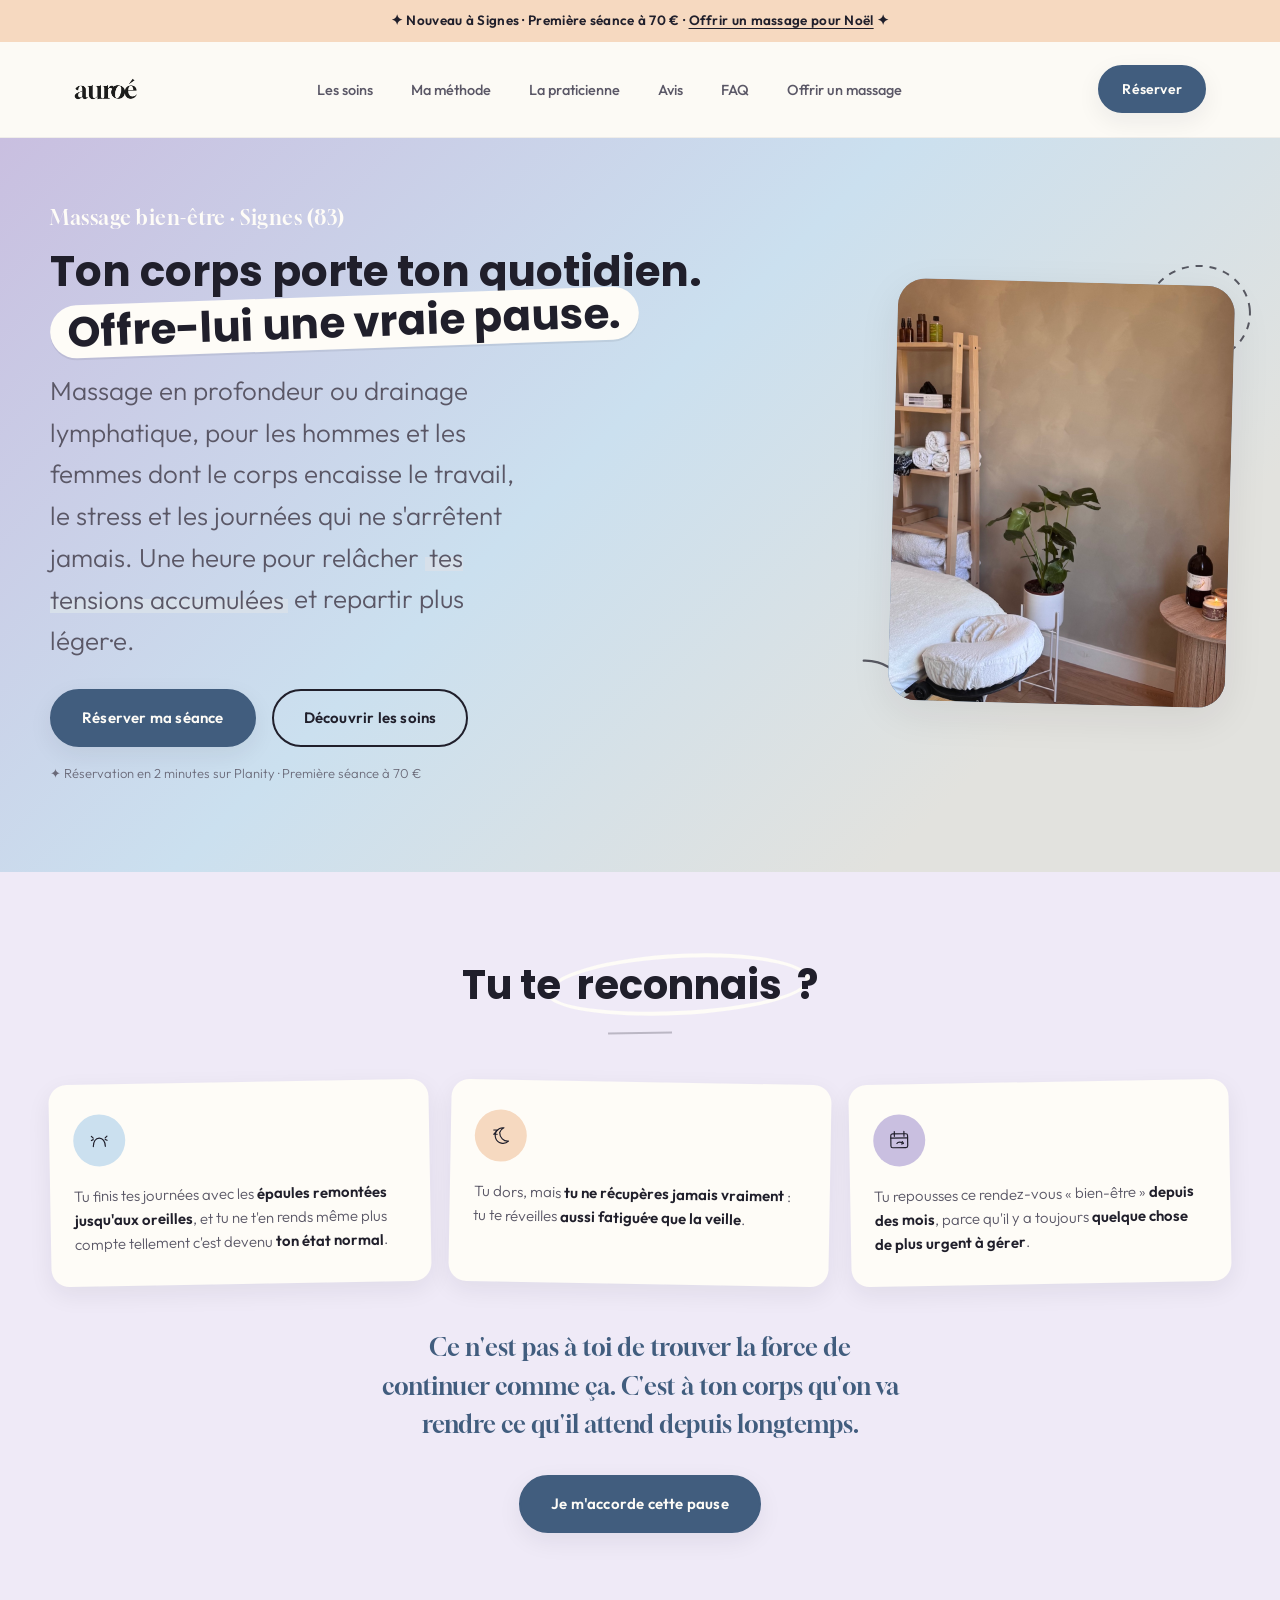
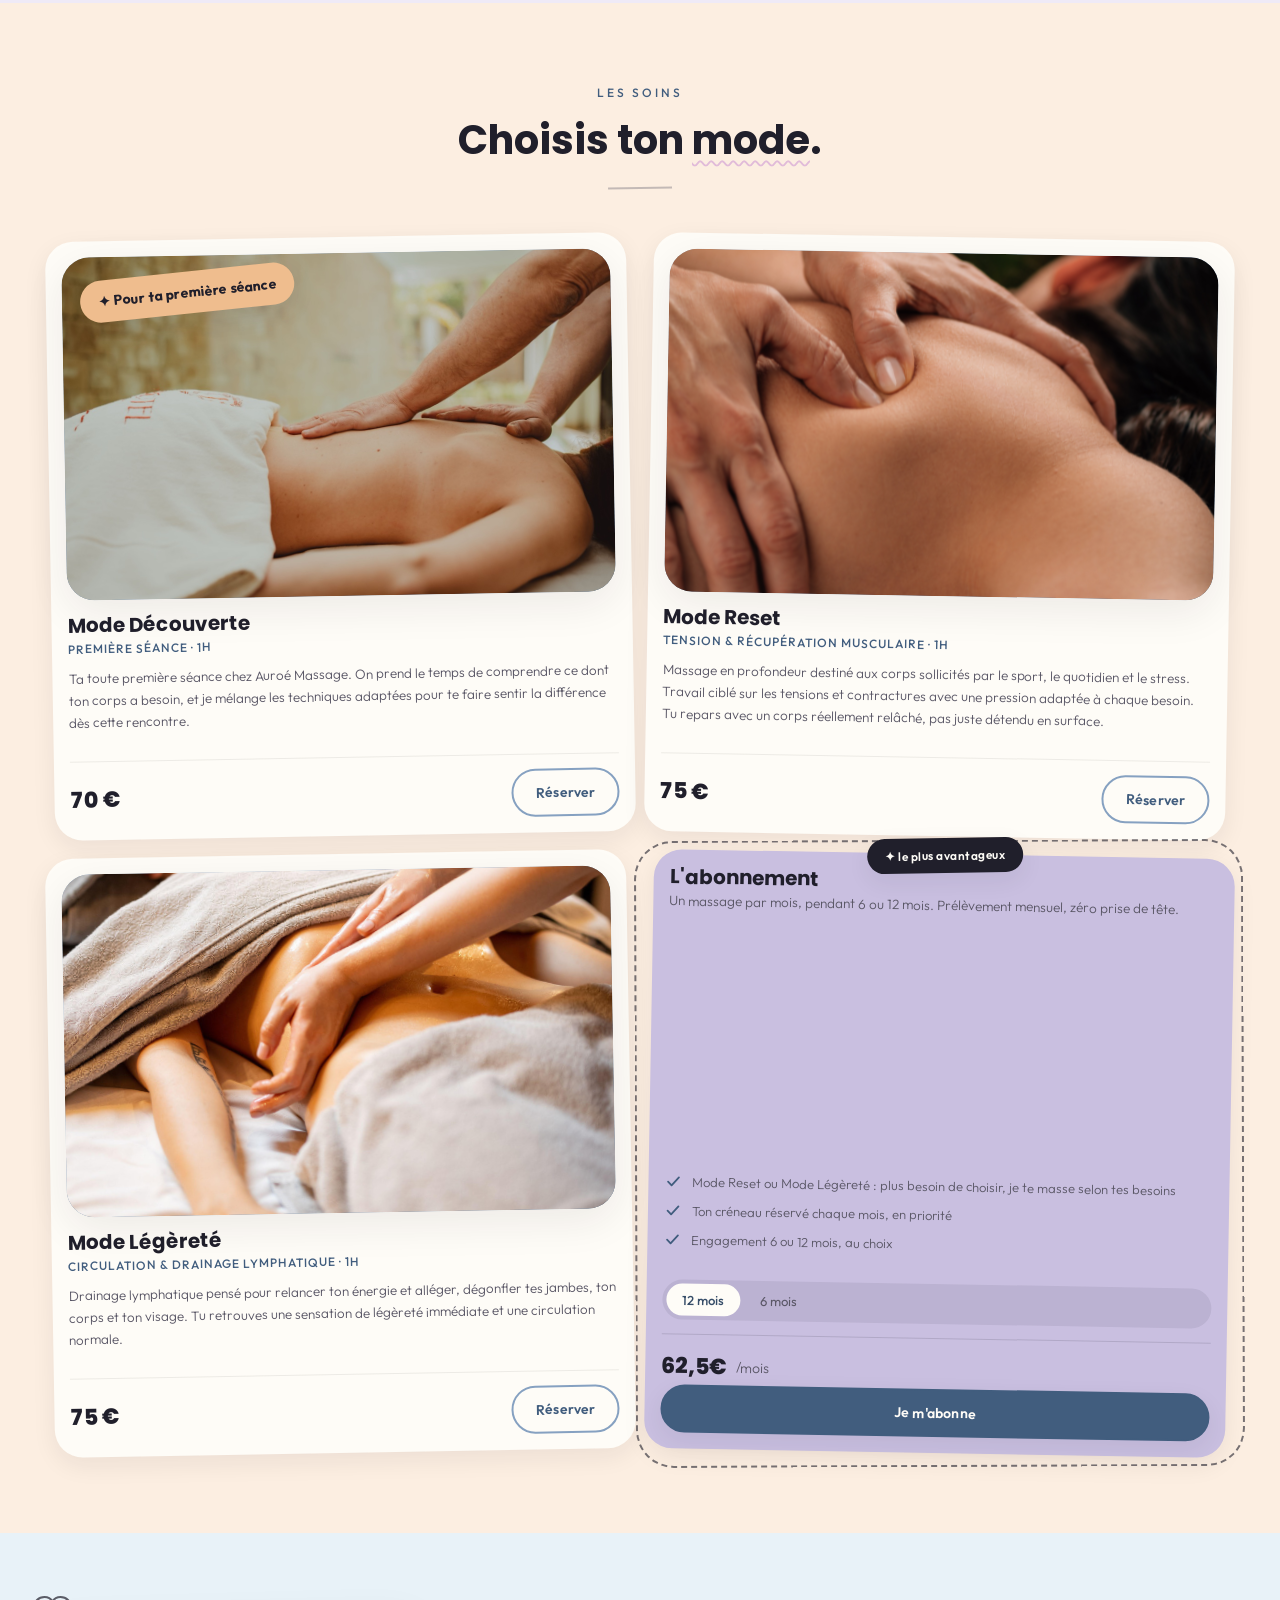
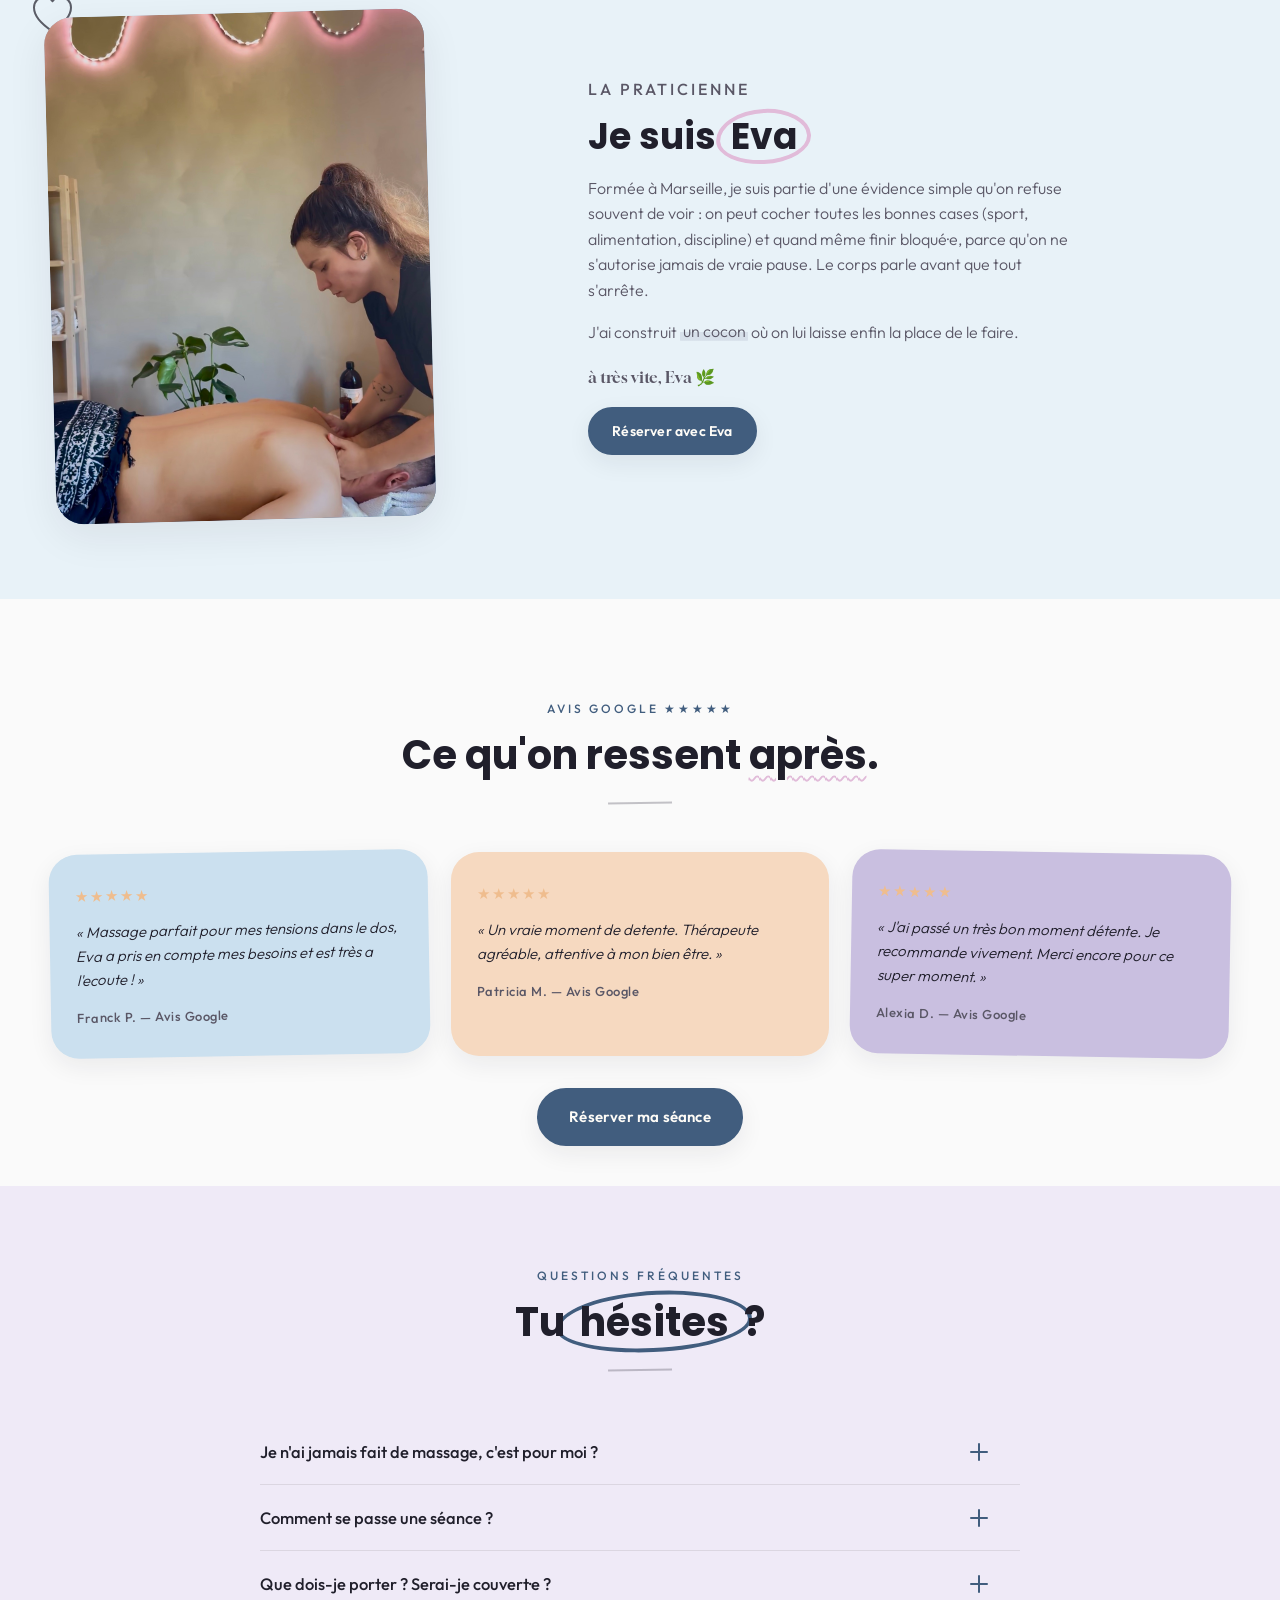
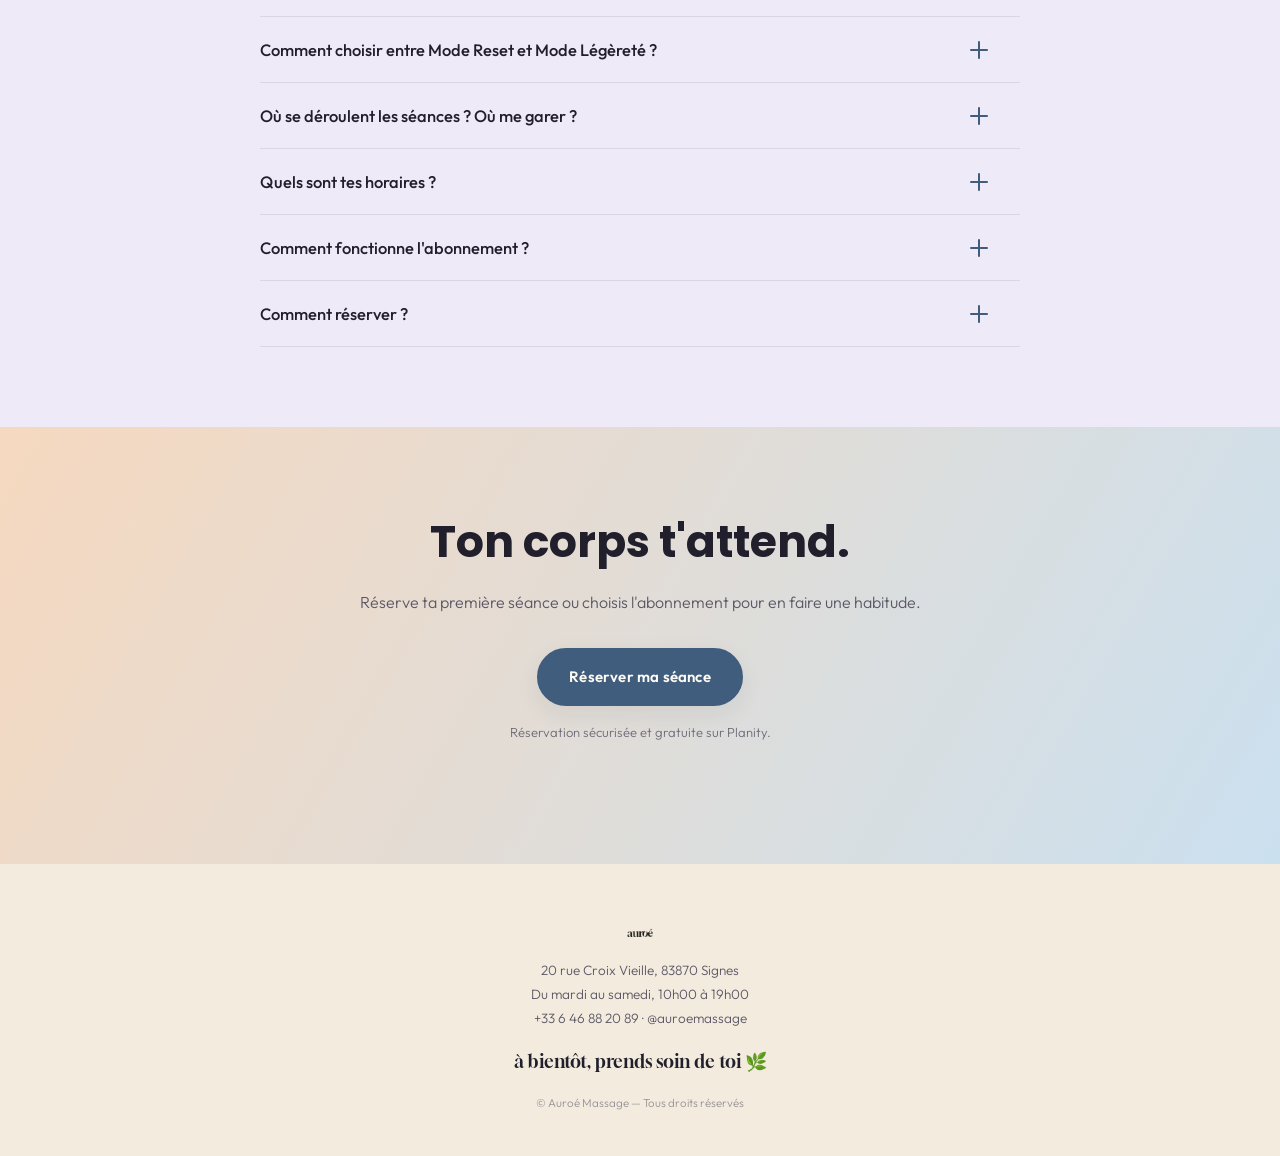
==== commit 789c2b3c: "Add studio address and link homepage to gift voucher page Co-Authored-By: Claude Opus 5.5 <noreply@a" ====
--- a/index.html
+++ b/index.html
@@ -14,7 +14,7 @@
 <body>
 
 <!-- ================= ANNONCE ================= -->
-<div class="announce-bar">✦ Nouveau à Signes · Première séance à 70&nbsp;€ ✦</div>
+<div class="announce-bar">✦ Nouveau à Signes · Première séance à 70&nbsp;€ · <a href="bon-cadeau-noel.html">Offrir un massage pour Noël</a> ✦</div>
 
 <!-- ================= NAV ================= -->
 <header class="nav" id="nav">
@@ -27,6 +27,7 @@
       <a href="#praticienne">La praticienne</a>
       <a href="#avis">Avis</a>
       <a href="#faq">FAQ</a>
+      <a href="bon-cadeau-noel.html">Offrir un massage</a>
     </nav>
 
     <a href="https://www.planity.com/auroe-massage-83870-signes" target="_blank" rel="noopener" class="btn btn-primary btn-small nav-cta">Réserver</a>
@@ -315,9 +316,9 @@
           <span class="faq-plus"></span>
         </button>
         <div class="faq-answer">
-          <!-- À COMPLÉTER : adresse ou quartier + infos stationnement -->
-          <p>Dans mon espace dédié à Signes (83), pensé pour le calme et la récupération.
-            Un parking est disponible et gratuit à 30 mètres</p>
+          <p>Au <a href="https://www.google.com/maps/search/?api=1&amp;query=20+rue+Croix+Vieille+83870+Signes" target="_blank" rel="noopener">20 rue Croix Vieille, 83870 Signes</a>,
+            dans mon espace dédié, pensé pour le calme et la récupération.
+            Un parking est disponible et gratuit à 30 mètres.</p>
         </div>
       </div>
 
@@ -327,7 +328,6 @@
           <span class="faq-plus"></span>
         </button>
         <div class="faq-answer">
-          <!-- À COMPLÉTER : jours et créneaux (soirée ? samedi ?) -->
           <p>Je masse du mardi au samedi de 10h00 à 19h00. Toutes les disponibilités sont visibles en temps réel
             sur Planity.</p>
         </div>
@@ -376,7 +376,8 @@
   <div class="footer-inner">
     <div class="footer-brand"><img src="images/logo-auroe-dark.png" alt="Auroé Massage"></div>
     <div class="footer-info">
-      <p>Signes (83)</p>
+      <p><a href="https://www.google.com/maps/search/?api=1&amp;query=20+rue+Croix+Vieille+83870+Signes" target="_blank" rel="noopener">20 rue Croix Vieille, 83870 Signes</a></p>
+      <p>Du mardi au samedi, 10h00 à 19h00</p>
       <p><a href="tel:+33646882089">+33 6 46 88 20 89</a> · <a href="https://instagram.com/auroemassage" target="_blank" rel="noopener">@auroemassage</a></p>
     </div>
     <p class="footer-hand">à bientôt, prends soin de toi 🌿</p>
--- a/style.css
+++ b/style.css
@@ -246,6 +246,7 @@
   padding:10px 20px;
 }
 .announce-bar sup{ font-size:0.7em; }
+.announce-bar a{ color:inherit; text-decoration:underline; text-underline-offset:3px; }
 
 /* ==========================================================================
    NAV
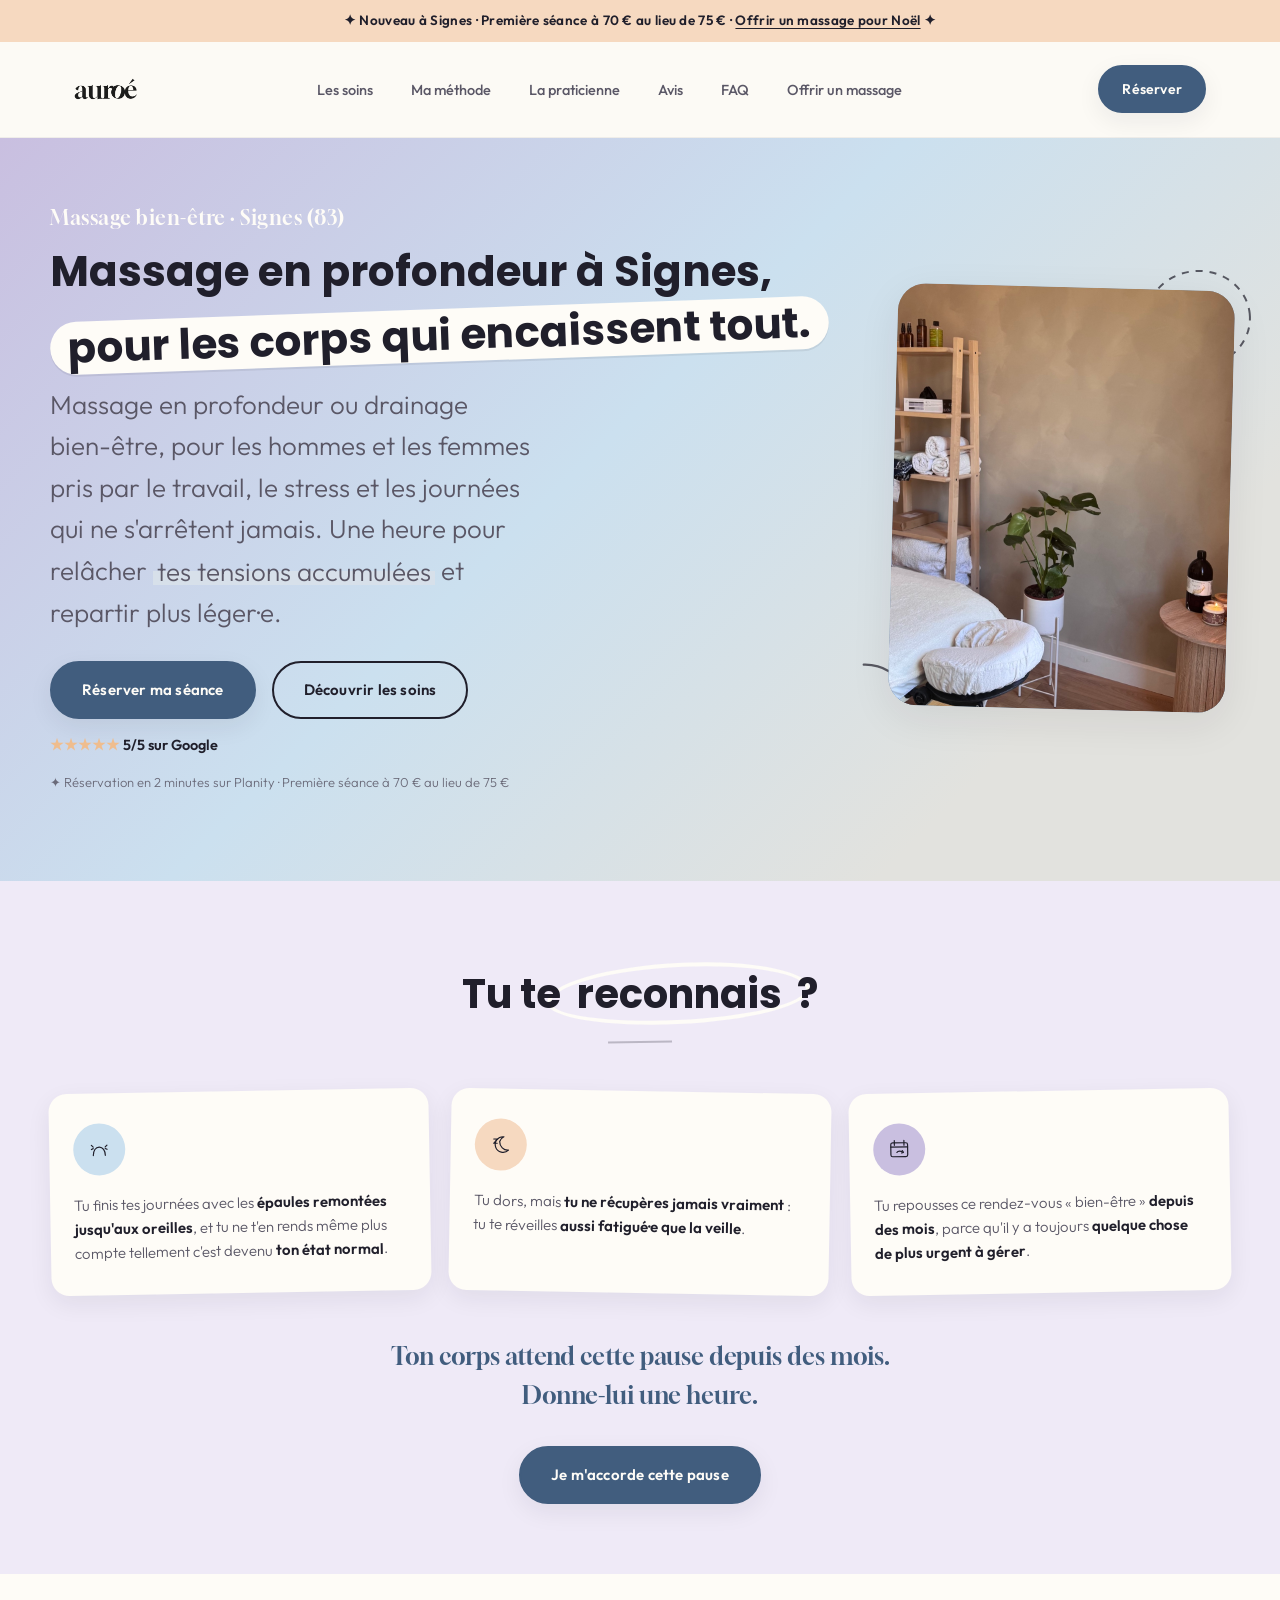
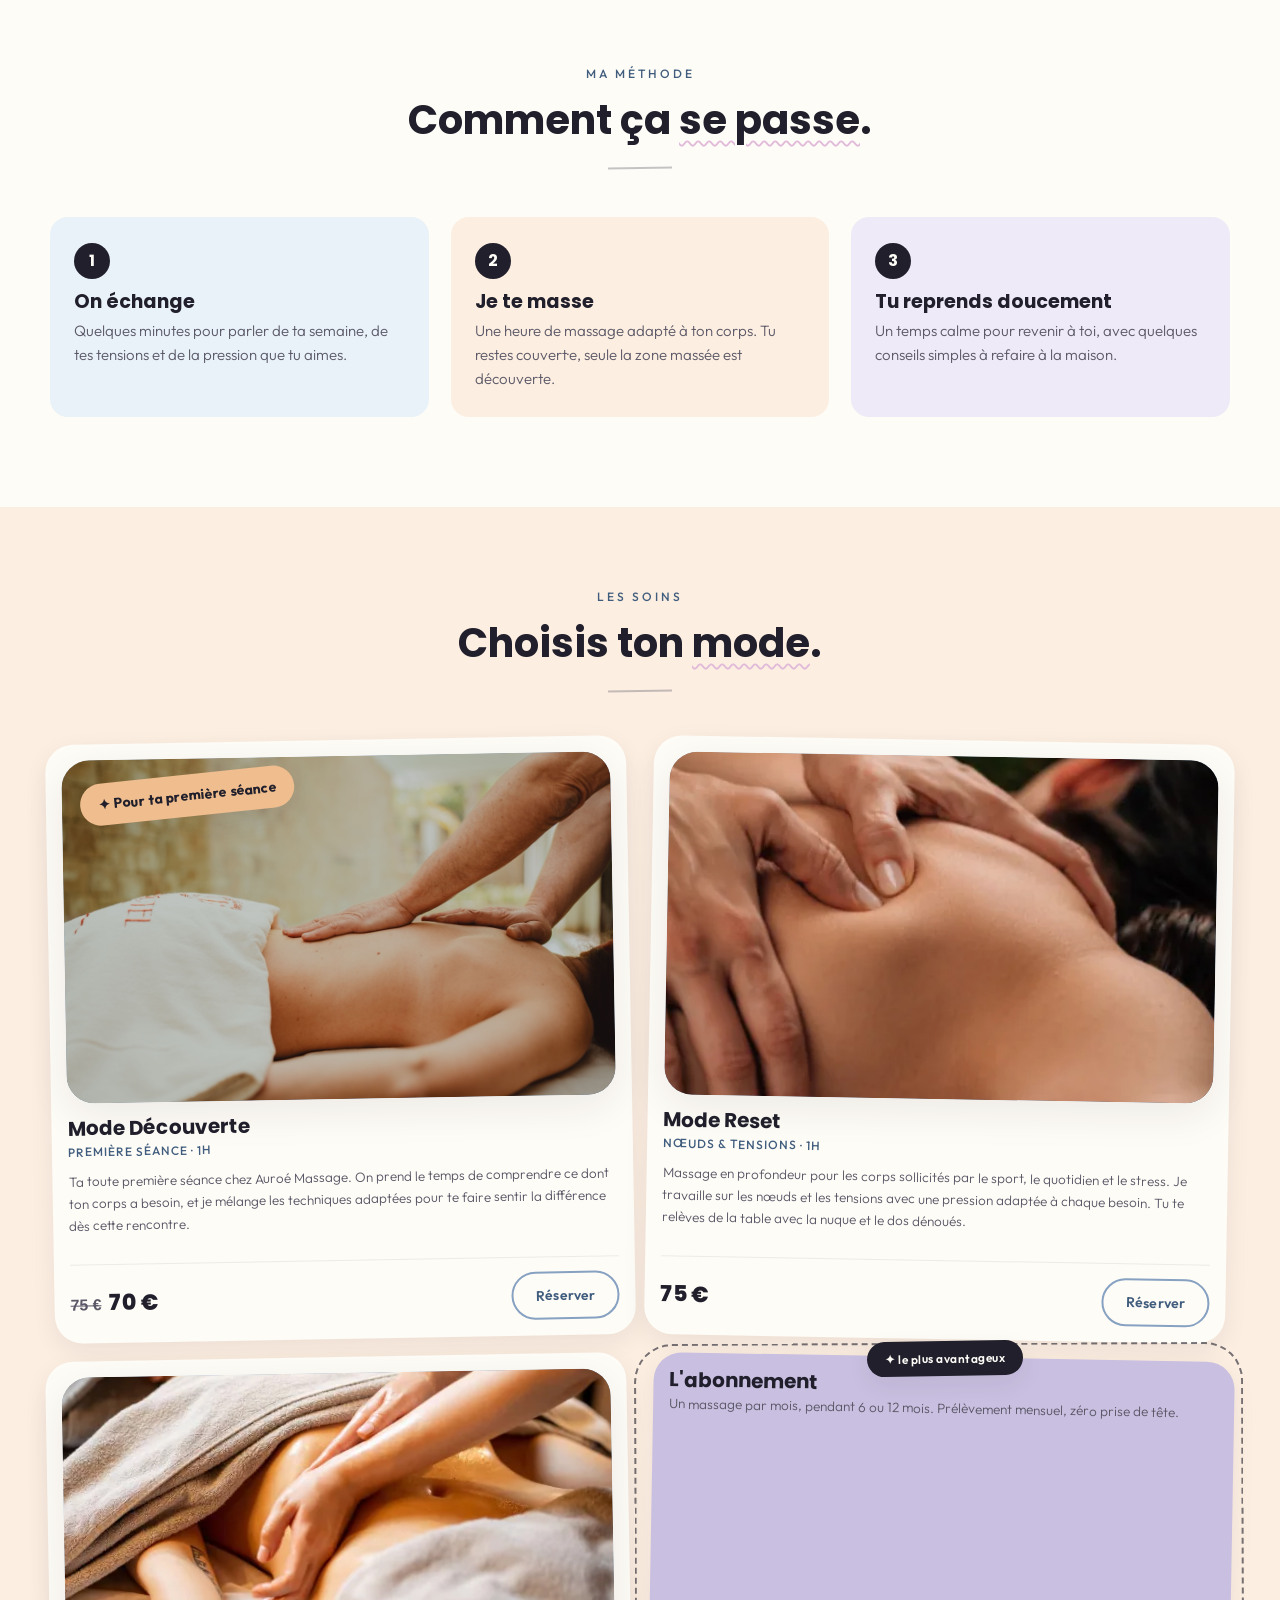
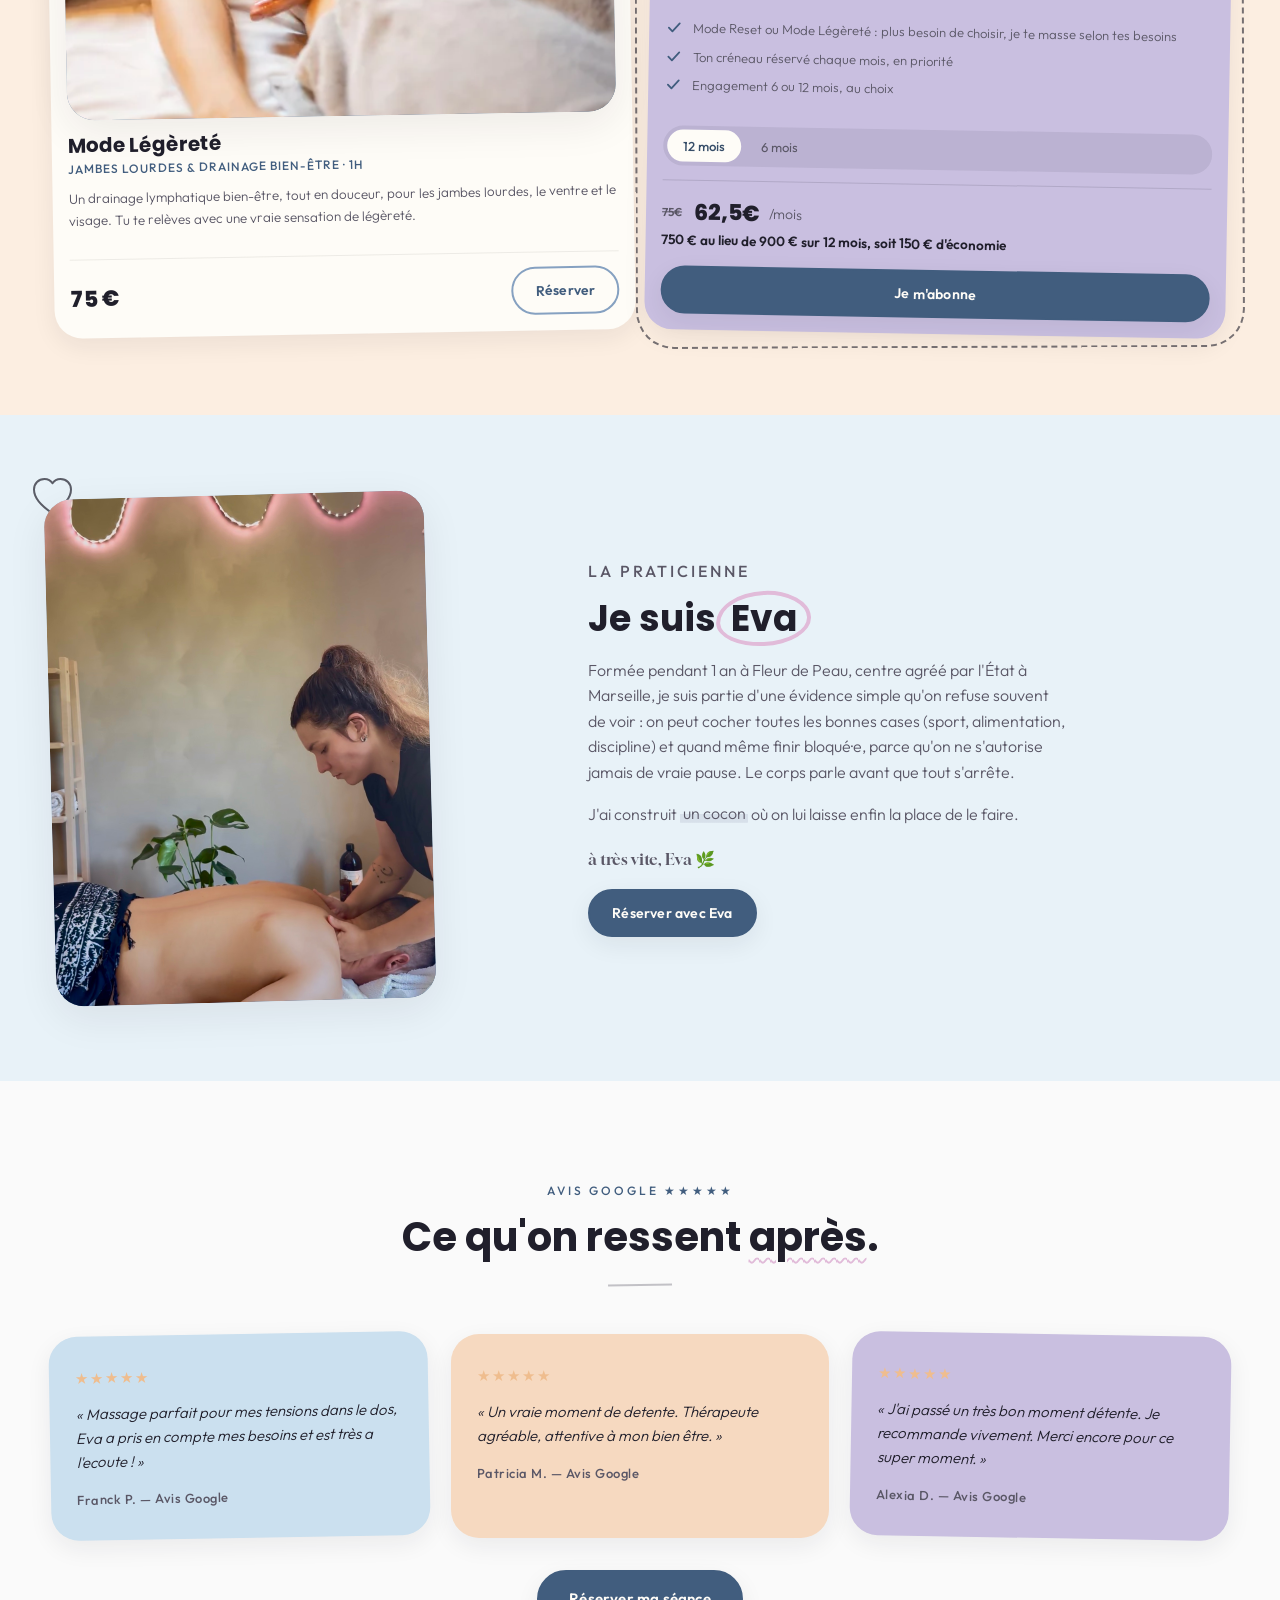
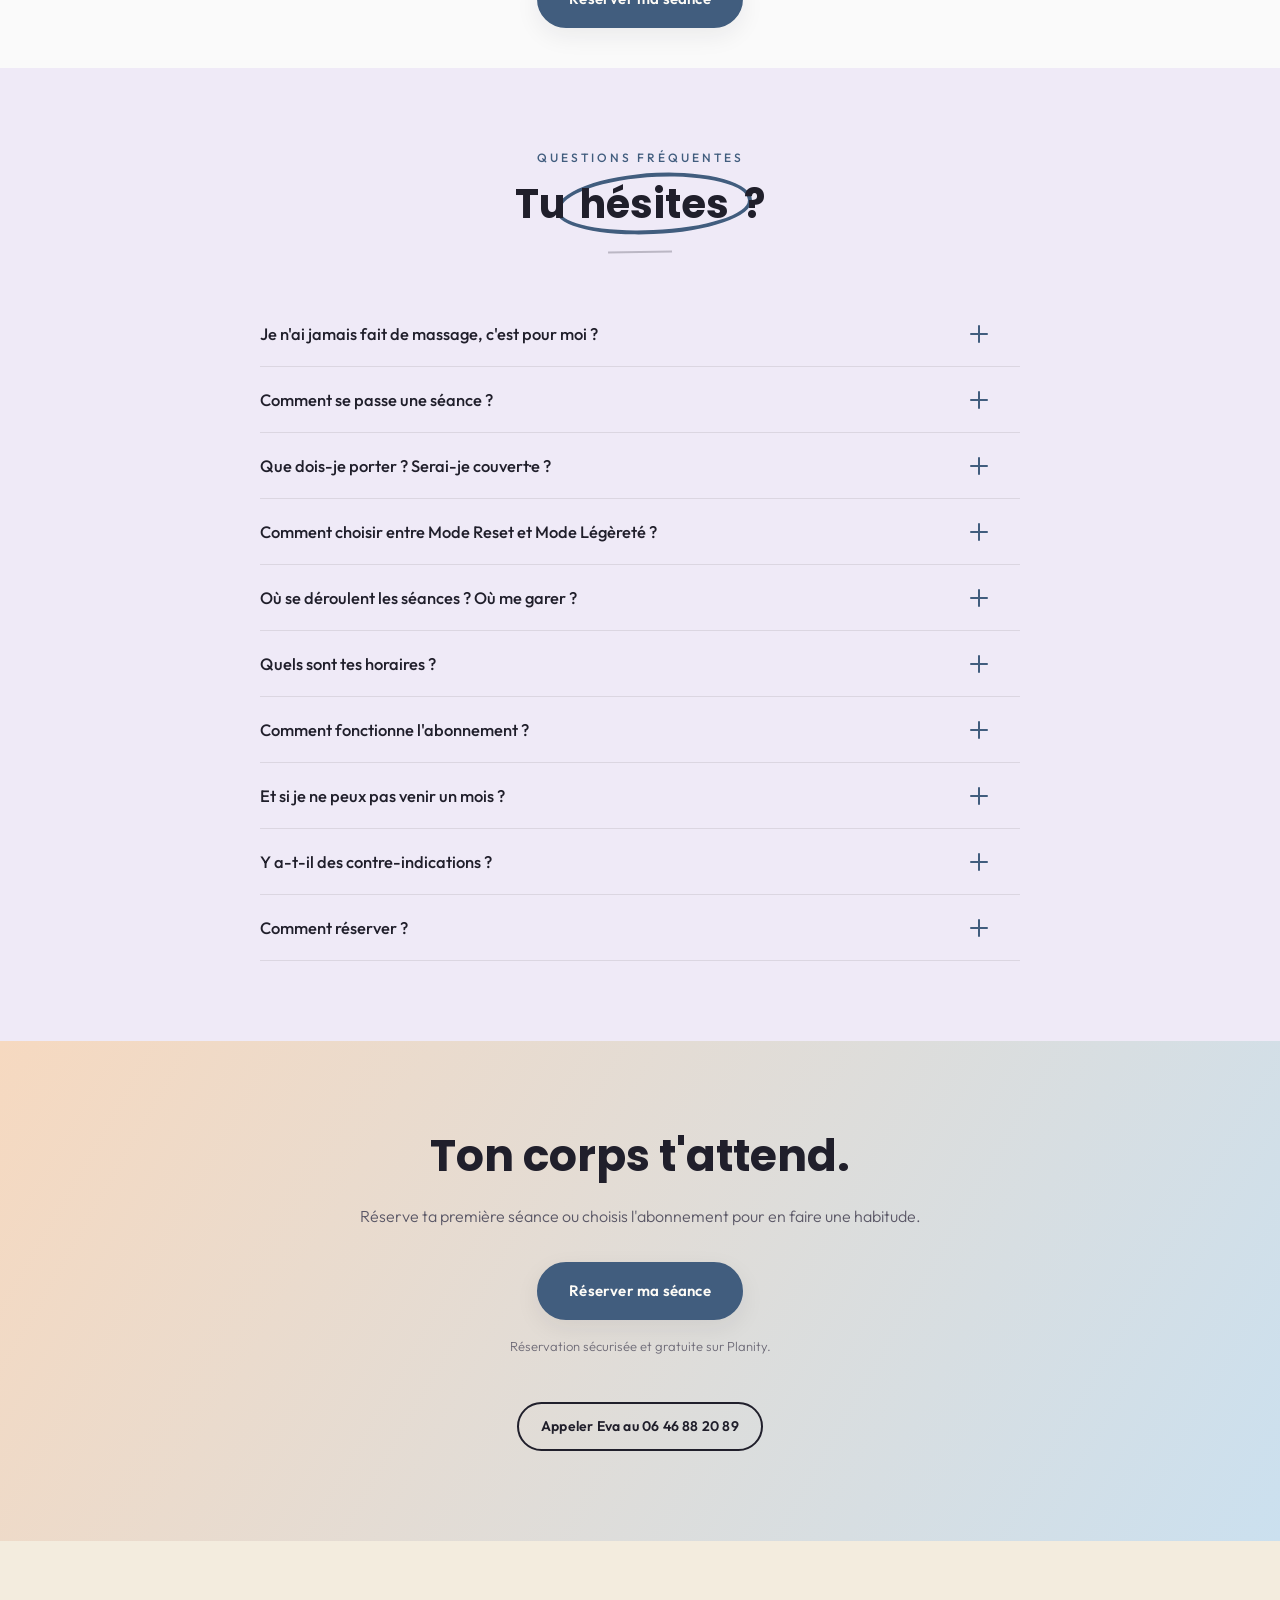
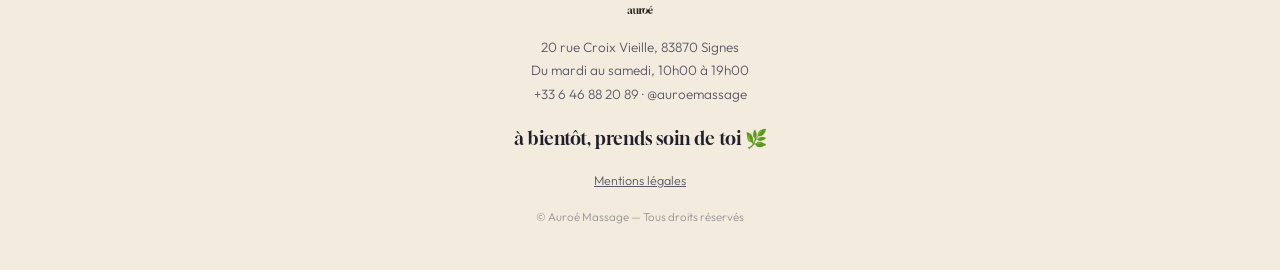
==== commit 3c12c78c: "Update homepage, first-session page and add legal notice page Co-Authored-By: Claude Opus 5.5 <norep" ====
--- a/index.html
+++ b/index.html
@@ -4,17 +4,50 @@
 <meta charset="UTF-8">
 <meta name="viewport" content="width=device-width, initial-scale=1.0">
 <title>Auroé Massage — Massage bien-être à Signes (83)</title>
-<meta name="description" content="Massage en profondeur et drainage lymphatique à Signes (83), pour les hommes et les femmes aux corps tendus par le quotidien. Première séance à 70 €, réservation en ligne sur Planity.">
+<meta name="description" content="Massage en profondeur et drainage bien-être à Signes (83), pour les hommes et les femmes aux corps tendus par le quotidien. Première séance à 70 € au lieu de 75 €, réservation en ligne sur Planity.">
 <link rel="preconnect" href="https://fonts.googleapis.com">
 <link rel="preconnect" href="https://fonts.gstatic.com" crossorigin>
 <link href="https://fonts.googleapis.com/css2?family=Poppins:wght@600;700;800&family=Gloock&family=Outfit:wght@300;400;500;600&display=swap" rel="stylesheet">
 <link rel="stylesheet" href="style.css">
 <link rel="icon" type="image/png" href="images/logo-auroe-monogram-dark.png">
+<meta property="og:type" content="website">
+<meta property="og:locale" content="fr_FR">
+<meta property="og:site_name" content="Auroé Massage">
+<meta property="og:title" content="Massage en profondeur à Signes | Auroé Massage">
+<meta property="og:description" content="Massage en profondeur et drainage bien-être à Signes (83). Première séance à 70 € au lieu de 75 €, réservation en ligne sur Planity.">
+<script type="application/ld+json">
+{
+  "@context": "https://schema.org",
+  "@type": "HealthAndBeautyBusiness",
+  "name": "Auroé Massage",
+  "description": "Massage en profondeur et drainage bien-être à Signes (83).",
+  "telephone": "+33646882089",
+  "priceRange": "70 € - 75 €",
+  "address": {
+    "@type": "PostalAddress",
+    "streetAddress": "20 rue Croix Vieille",
+    "postalCode": "83870",
+    "addressLocality": "Signes",
+    "addressRegion": "Var",
+    "addressCountry": "FR"
+  },
+  "openingHoursSpecification": [{
+    "@type": "OpeningHoursSpecification",
+    "dayOfWeek": ["Tuesday", "Wednesday", "Thursday", "Friday", "Saturday"],
+    "opens": "10:00",
+    "closes": "19:00"
+  }],
+  "sameAs": [
+    "https://instagram.com/auroemassage",
+    "https://www.planity.com/auroe-massage-83870-signes"
+  ]
+}
+</script>
 </head>
 <body>
 
 <!-- ================= ANNONCE ================= -->
-<div class="announce-bar">✦ Nouveau à Signes · Première séance à 70&nbsp;€ · <a href="bon-cadeau-noel.html">Offrir un massage pour Noël</a> ✦</div>
+<div class="announce-bar">✦ Nouveau à Signes · Première séance à 70&nbsp;€ au lieu de 75&nbsp;€ · <a href="bon-cadeau-noel.html">Offrir un massage pour Noël</a> ✦</div>
 
 <!-- ================= NAV ================= -->
 <header class="nav" id="nav">
@@ -48,10 +81,10 @@
           Massage bien-être · Signes (83)
         </p>
         <h1 class="hero-title">
-          Ton corps porte ton quotidien. <span class="pill-highlight pill-blanc">Offre-lui une vraie pause.</span>
+          Massage en profondeur à Signes, <span class="pill-highlight pill-blanc">pour les corps qui encaissent tout.</span>
         </h1>
         <p class="hero-sub">
-          Massage en profondeur ou drainage lymphatique, pour les hommes et les femmes dont le corps encaisse
+          Massage en profondeur ou drainage bien-être, pour les hommes et les femmes pris par
           le travail, le stress et les journées qui ne s'arrêtent jamais. Une heure pour relâcher
           <span class="ink-highlight ink-highlight-sauge">tes tensions accumulées</span> et repartir plus léger·e.
         </p>
@@ -59,14 +92,15 @@
           <a href="https://www.planity.com/auroe-massage-83870-signes" target="_blank" rel="noopener" class="btn btn-primary">Réserver ma séance</a>
           <a href="#soins" class="btn btn-ghost">Découvrir les soins</a>
         </div>
-        <p class="cta-note">✦ Réservation en 2 minutes sur Planity · Première séance à 70&nbsp;€</p>
+        <p class="hero-proof"><span aria-hidden="true">★★★★★</span> 5/5 sur Google</p>
+        <p class="cta-note">✦ Réservation en 2 minutes sur Planity · Première séance à 70&nbsp;€ au lieu de 75&nbsp;€</p>
       </div>
 
       <div class="hero-media reveal">
         <svg class="doodle doodle-circle-hero" viewBox="0 0 120 120" fill="none" aria-hidden="true"><ellipse cx="60" cy="60" rx="52" ry="48" stroke="currentColor" stroke-width="2" stroke-dasharray="7 7" transform="rotate(-6 60 60)"/></svg>
         <svg class="doodle doodle-arrow-hero" viewBox="0 0 80 80" fill="none" aria-hidden="true"><path d="M8 14c18 2 34 14 40 34" stroke="currentColor" stroke-width="2.2" stroke-linecap="round"/><path d="M38 40l10 8 10-14" stroke="currentColor" stroke-width="2.2" stroke-linecap="round" stroke-linejoin="round"/></svg>
         <div class="ph-photo ph-hero has-photo">
-          <img src="images/cabinet-auroe.jpg" alt="Cabinet de massage Auroé, ambiance cocon à Signes" loading="lazy">
+          <img src="images/cabinet-auroe.jpg" alt="Cabinet de massage Auroé, ambiance cocon à Signes" loading="eager" fetchpriority="high">
         </div>
       </div>
     </div>
@@ -74,7 +108,7 @@
 
 
   <!-- ================= PROBLEMATIQUES ================= -->
-  <section class="problemes" id="methode">
+  <section class="problemes" id="problemes">
     <div class="section-head reveal">
       <h2>Tu te <span class="ink-circle ink-sauge">reconnais</span> ?</h2>
       <span class="doodle-underline"></span>
@@ -95,11 +129,38 @@
       </div>
     </div>
 
-    <p class="aside-hand reveal">Ce n'est pas à toi de trouver la force de continuer comme ça. C'est à ton corps qu'on va rendre ce qu'il attend depuis longtemps.</p>
+    <p class="aside-hand reveal">Ton corps attend cette pause depuis des mois. Donne-lui une heure.</p>
 
     <div class="reveal" style="text-align:center;margin-top:32px;">
       <a href="https://www.planity.com/auroe-massage-83870-signes" target="_blank" rel="noopener" class="btn btn-primary">Je m'accorde cette pause</a>
     </div>
+  </section>
+
+  <!-- ================= COMMENT CA SE PASSE ================= -->
+  <section class="etapes" id="methode">
+    <div class="section-head reveal">
+      <p class="eyebrow">Ma méthode</p>
+      <h2>Comment ça <span class="ink-underline">se passe</span>.</h2>
+      <span class="doodle-underline"></span>
+    </div>
+
+    <ol class="etapes-grid reveal">
+      <li class="etape-card">
+        <span class="etape-num" aria-hidden="true">1</span>
+        <h3>On échange</h3>
+        <p>Quelques minutes pour parler de ta semaine, de tes tensions et de la pression que tu aimes.</p>
+      </li>
+      <li class="etape-card">
+        <span class="etape-num" aria-hidden="true">2</span>
+        <h3>Je te masse</h3>
+        <p>Une heure de massage adapté à ton corps. Tu restes couvert·e, seule la zone massée est découverte.</p>
+      </li>
+      <li class="etape-card">
+        <span class="etape-num" aria-hidden="true">3</span>
+        <h3>Tu reprends doucement</h3>
+        <p>Un temps calme pour revenir à toi, avec quelques conseils simples à refaire à la maison.</p>
+      </li>
+    </ol>
   </section>
 
   <!-- ================= OFFRE ================= -->
@@ -124,7 +185,7 @@
             comprendre ce dont ton corps a besoin, et je mélange les techniques adaptées pour te faire
             sentir la différence dès cette rencontre.</p>
           <div class="offre-price-row">
-            <span class="offre-price">70&nbsp;&euro;</span>
+            <span class="offre-price"><s class="offre-price-old">75&nbsp;&euro;</s> 70&nbsp;&euro;</span>
             <a href="https://www.planity.com/auroe-massage-83870-signes" target="_blank" rel="noopener" class="btn btn-outline btn-small">Réserver</a>
           </div>
         </div>
@@ -132,14 +193,14 @@
 
       <article class="offre-card">
         <div class="ph-photo ph-card has-photo">
-          <img src="images/massage-epaules.png" alt="Massage profond des épaules et de la nuque — Mode Reset" loading="lazy">
+          <img src="images/massage-epaules.webp" alt="Massage profond des épaules et de la nuque — Mode Reset" loading="lazy">
         </div>
         <div class="offre-card-body">
           <h3>Mode Reset</h3>
-          <p class="offre-meta">Tension &amp; récupération musculaire · 1h</p>
-          <p class="offre-desc">Massage en profondeur destiné aux corps sollicités par le sport, le quotidien
-            et le stress. Travail ciblé sur les tensions et contractures avec une pression adaptée à
-            chaque besoin. Tu repars avec un corps réellement relâché, pas juste détendu en surface.</p>
+          <p class="offre-meta">Nœuds &amp; tensions · 1h</p>
+          <p class="offre-desc">Massage en profondeur pour les corps sollicités par le sport, le quotidien
+            et le stress. Je travaille sur les nœuds et les tensions avec une pression adaptée à
+            chaque besoin. Tu te relèves de la table avec la nuque et le dos dénoués.</p>
           <div class="offre-price-row">
             <span class="offre-price">75&nbsp;&euro;</span>
             <a href="https://www.planity.com/auroe-massage-83870-signes" target="_blank" rel="noopener" class="btn btn-outline btn-small">Réserver</a>
@@ -149,14 +210,13 @@
 
       <article class="offre-card">
         <div class="ph-photo ph-card has-photo">
-          <img src="images/massage-drainage-ventre.png" alt="Drainage lymphatique du ventre — Mode Légèreté" loading="lazy">
+          <img src="images/massage-drainage-ventre.webp" alt="Drainage bien-être du ventre — Mode Légèreté" loading="lazy">
         </div>
         <div class="offre-card-body">
           <h3>Mode Légèreté</h3>
-          <p class="offre-meta">Circulation &amp; drainage lymphatique · 1h</p>
-          <p class="offre-desc">Drainage lymphatique pensé pour relancer ton énergie et alléger, dégonfler
-            tes jambes, ton corps et ton visage. Tu retrouves une sensation de légèreté immédiate et
-            une circulation normale.</p>
+          <p class="offre-meta">Jambes lourdes &amp; drainage bien-être · 1h</p>
+          <p class="offre-desc">Un drainage lymphatique bien-être, tout en douceur, pour les jambes lourdes,
+            le ventre et le visage. Tu te relèves avec une vraie sensation de légèreté.</p>
           <div class="offre-price-row">
             <span class="offre-price">75&nbsp;&euro;</span>
             <a href="https://www.planity.com/auroe-massage-83870-signes" target="_blank" rel="noopener" class="btn btn-outline btn-small">Réserver</a>
@@ -184,9 +244,11 @@
           </div>
 
           <div class="offre-price-row offre-price-row-feature">
+            <s class="offre-price-old">75&euro;</s>
             <span class="offre-price offre-price-light" id="subPrice">62,5&euro;</span>
             <span class="offre-price-unit">/mois</span>
           </div>
+          <p class="offre-saving" id="subSaving">750&nbsp;€ au lieu de 900&nbsp;€ sur 12 mois, soit 150&nbsp;€ d'économie</p>
           <a href="https://www.planity.com/auroe-massage-83870-signes" target="_blank" rel="noopener" class="btn btn-primary btn-small">Je m'abonne</a>
         </div>
       </article>
@@ -208,7 +270,7 @@
         <p class="eyebrow">La praticienne</p>
         <h2>Je suis <span class="ink-circle ink-terracotta">Eva</span></h2>
         <p>
-          Formée à Marseille, je suis partie d'une évidence simple qu'on refuse souvent de voir : on peut
+          Formée pendant 1 an à Fleur de Peau, centre agréé par l'État à Marseille, je suis partie d'une évidence simple qu'on refuse souvent de voir : on peut
           cocher toutes les bonnes cases (sport, alimentation, discipline) et quand même finir bloqué·e,
           parce qu'on ne s'autorise jamais de vraie pause. Le corps parle avant que tout s'arrête.
         </p>
@@ -347,6 +409,28 @@
 
       <div class="faq-item">
         <button class="faq-question" aria-expanded="false">
+          Et si je ne peux pas venir un mois&nbsp;?
+          <span class="faq-plus"></span>
+        </button>
+        <div class="faq-answer">
+          <p>Tu peux décaler ta séance. Préviens-moi et on trouve un autre créneau.</p>
+        </div>
+      </div>
+
+      <div class="faq-item">
+        <button class="faq-question" aria-expanded="false">
+          Y a-t-il des contre-indications&nbsp;?
+          <span class="faq-plus"></span>
+        </button>
+        <div class="faq-answer">
+          <p>Si tu es enceinte, si tu as un problème veineux ou si tu suis un traitement, demande d'abord
+            l'avis de ton médecin et préviens-moi avant la séance. Mes massages sont des soins de bien-être,
+            sans visée médicale ni thérapeutique.</p>
+        </div>
+      </div>
+
+      <div class="faq-item">
+        <button class="faq-question" aria-expanded="false">
           Comment réserver&nbsp;?
           <span class="faq-plus"></span>
         </button>
@@ -366,6 +450,7 @@
       <p>Réserve ta première séance ou choisis l'abonnement pour en faire une habitude.</p>
       <a href="https://www.planity.com/auroe-massage-83870-signes" target="_blank" rel="noopener" class="btn btn-primary">Réserver ma séance</a>
       <p class="cta-note">Réservation sécurisée et gratuite sur Planity.</p>
+      <a href="tel:+33646882089" class="btn btn-ghost btn-small cta-call">Appeler Eva au 06 46 88 20 89</a>
     </div>
   </section>
 
@@ -381,6 +466,7 @@
       <p><a href="tel:+33646882089">+33 6 46 88 20 89</a> · <a href="https://instagram.com/auroemassage" target="_blank" rel="noopener">@auroemassage</a></p>
     </div>
     <p class="footer-hand">à bientôt, prends soin de toi 🌿</p>
+    <p class="footer-legal"><a href="mentions-legales.html">Mentions légales</a></p>
     <p class="footer-copy">© Auroé Massage — Tous droits réservés</p>
   </div>
 </footer>
--- a/style.css
+++ b/style.css
@@ -328,7 +328,7 @@
 .hero-title{
   font-size:clamp(26px,3.6vw,42px);
 }
-.hero-title .pill-highlight{ font-style:normal; }
+.hero-title .pill-highlight{ font-style:normal; margin-top:0.32em; }
 .hero-sub{
   font-size:26px;
   color:var(--encre-soft);
@@ -842,3 +842,44 @@
   }
   .problemes-grid{ grid-template-columns:1fr; }
 }
+
+/* ==========================================================================
+   COMMENT CA SE PASSE, PREUVE, PRIX
+   ========================================================================== */
+.etapes{ background:var(--blanc-casse); padding:90px 24px; }
+.etapes-grid{
+  list-style:none;
+  max-width:var(--maxw);
+  margin:0 auto;
+  padding:0;
+  display:grid;
+  grid-template-columns:repeat(auto-fit, minmax(min(100%, 240px), 1fr));
+  gap:22px;
+}
+.etape-card{
+  background:var(--bleu-ciel-wash);
+  border-radius:var(--radius-md);
+  padding:26px 24px;
+}
+.etape-card:nth-child(2){ background:var(--peche-wash); }
+.etape-card:nth-child(3){ background:var(--lavande-wash); }
+.etape-num{
+  display:inline-flex; align-items:center; justify-content:center;
+  width:36px; height:36px;
+  margin-bottom:12px;
+  border-radius:50%;
+  background:var(--encre);
+  color:var(--blanc-casse);
+  font-family:'Poppins', sans-serif;
+  font-weight:700;
+}
+.etape-card h3{ font-size:19px; margin:0 0 6px; }
+.etape-card p{ color:var(--encre-soft); font-size:15px; margin:0; }
+
+.hero-proof{ font-weight:600; font-size:14.5px; margin:14px 0 0; }
+.hero-proof span{ color:var(--peche-deep); letter-spacing:1px; }
+.offre-price-old{ font-size:0.72em; font-weight:600; color:var(--encre-soft); margin-right:4px; }
+.offre-saving{ font-size:13.5px; font-weight:600; margin:0 0 14px; }
+.cta-call{ margin-top:14px; }
+.footer-legal{ font-size:12.5px; margin-top:14px; }
+.footer-legal a{ color:var(--encre-soft); text-decoration:underline; }
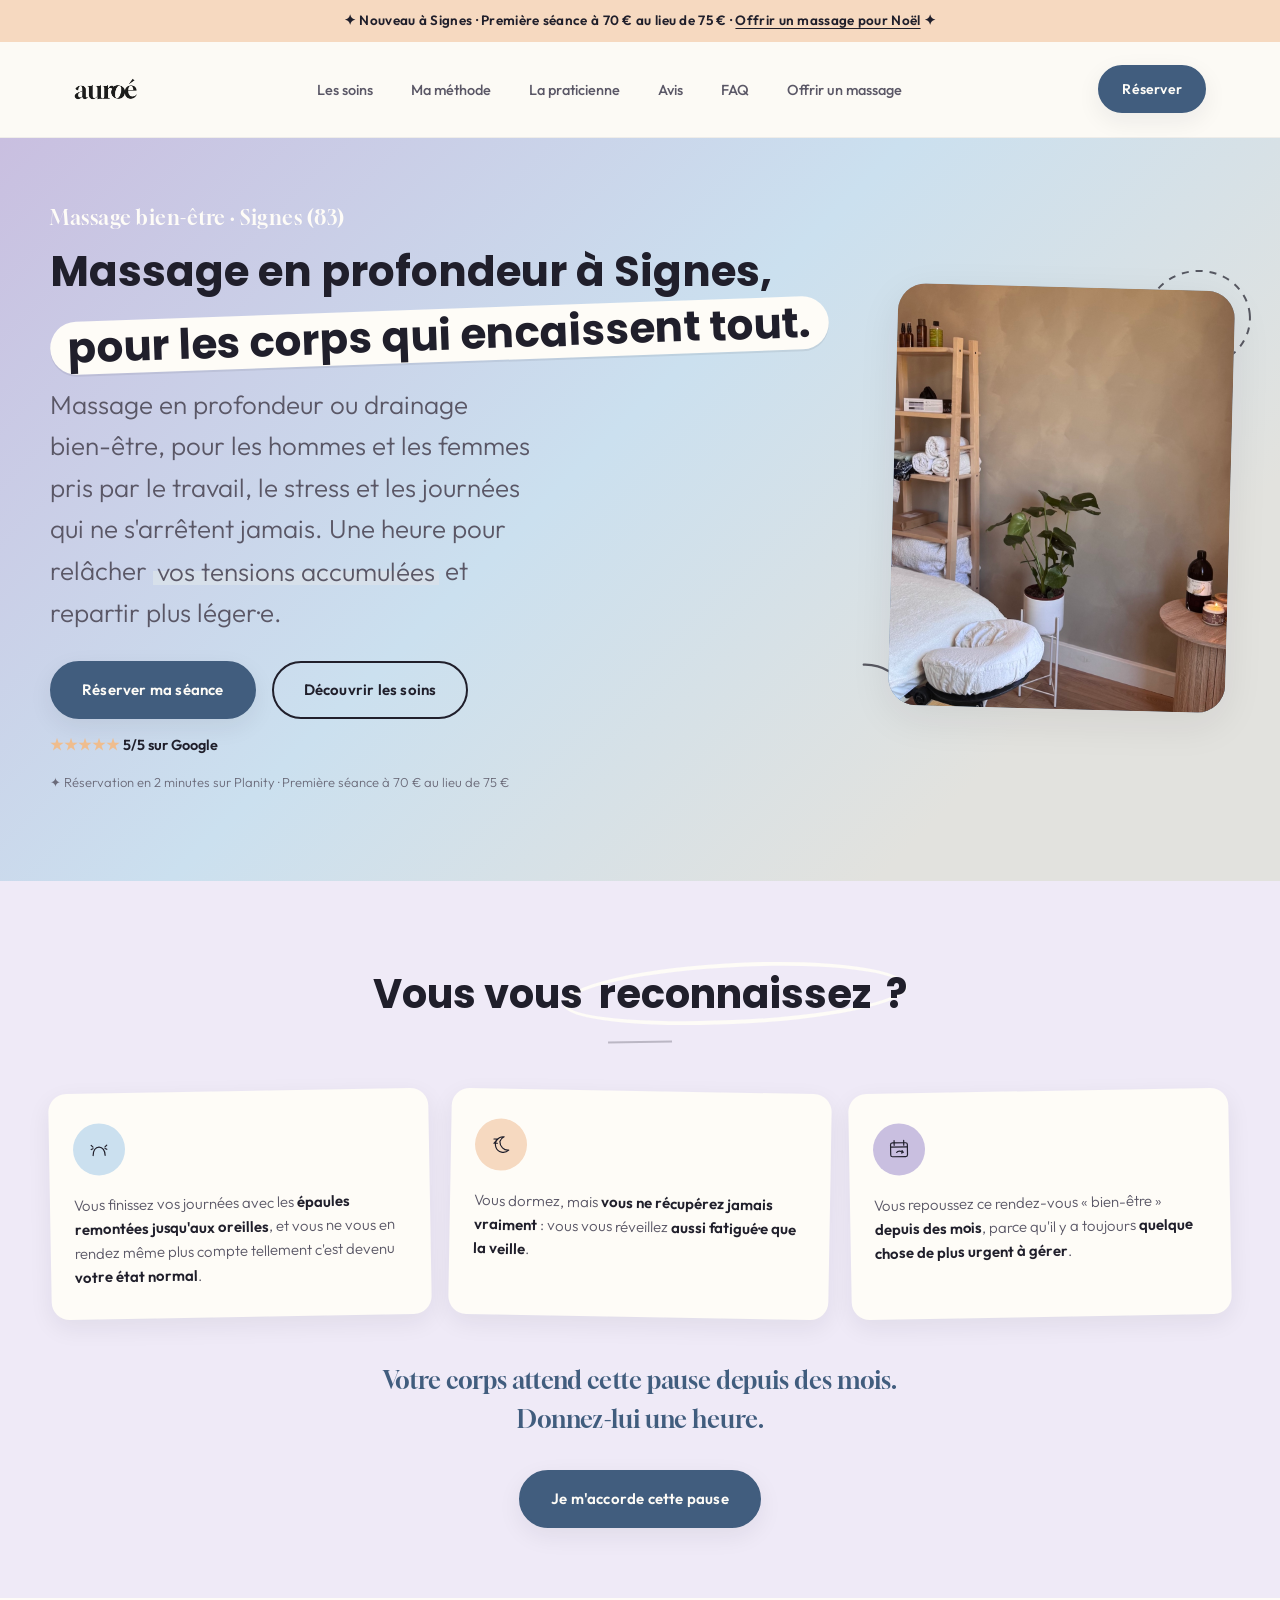
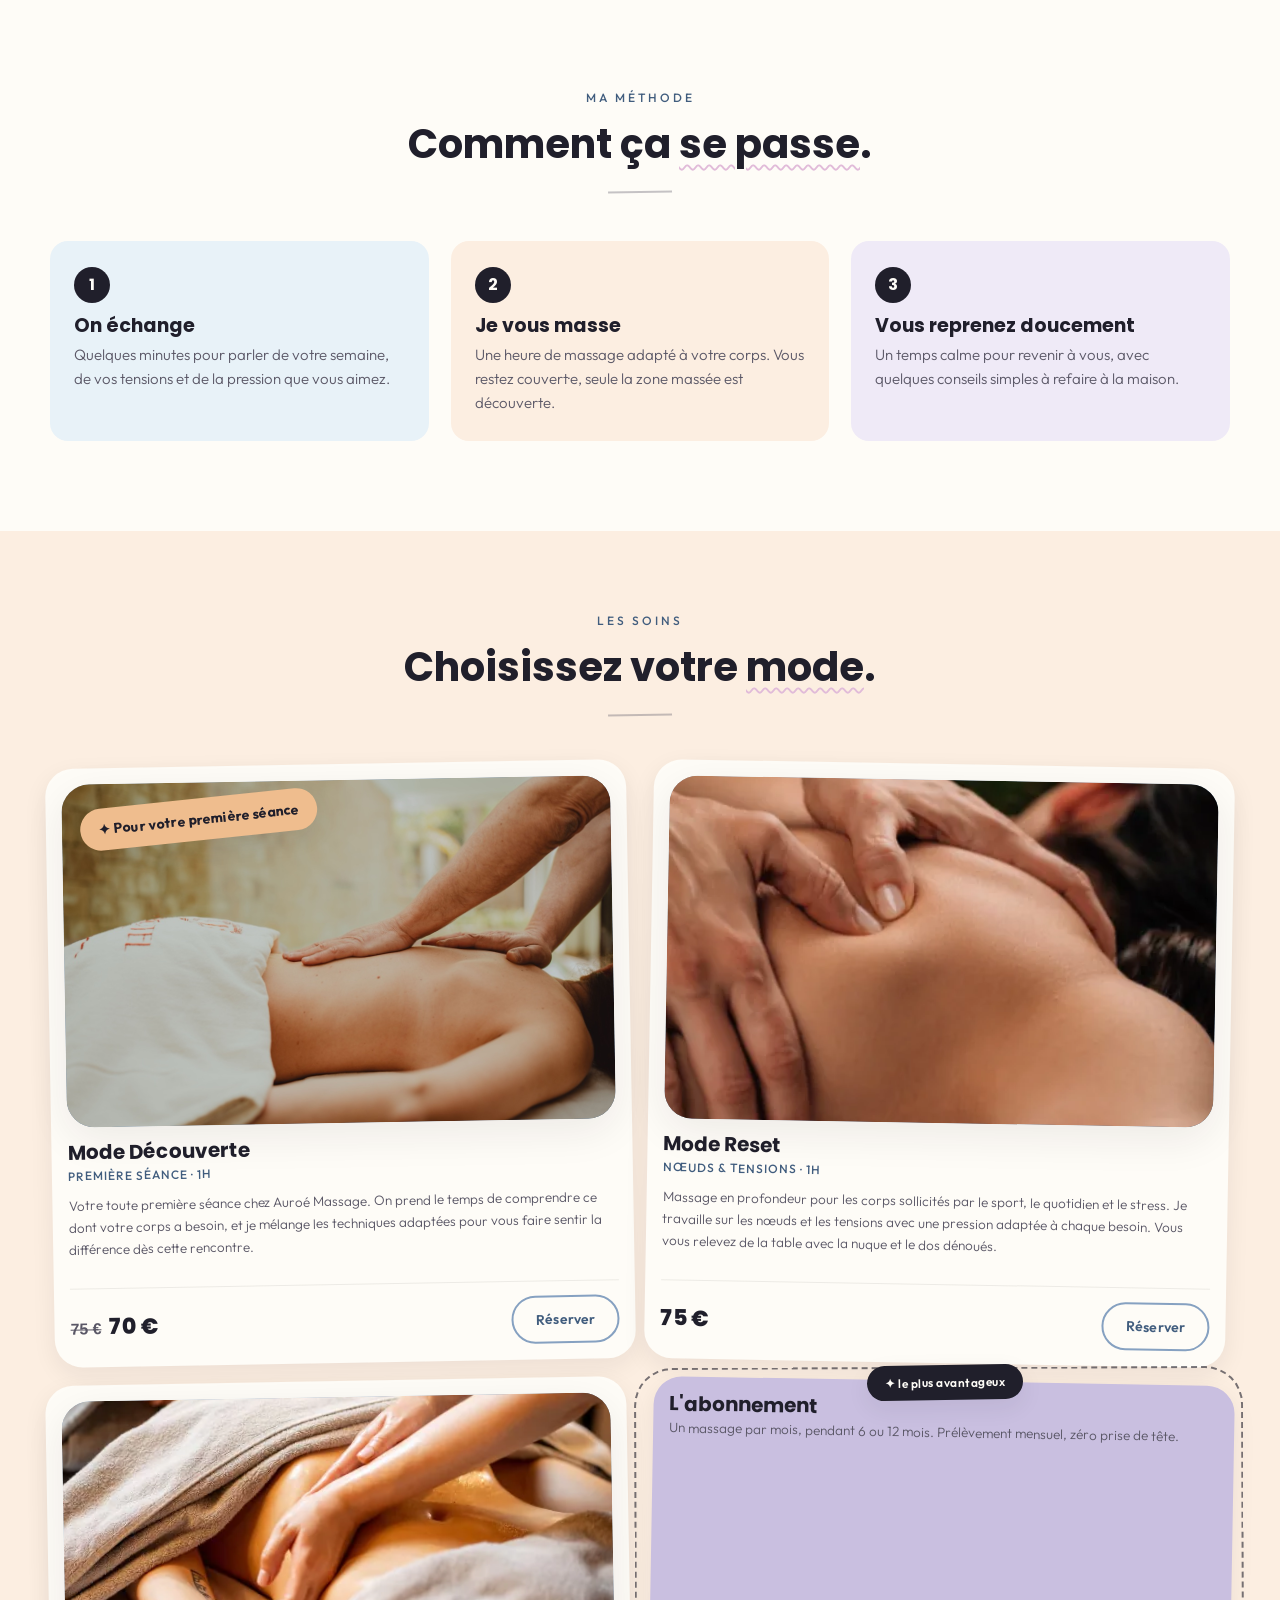
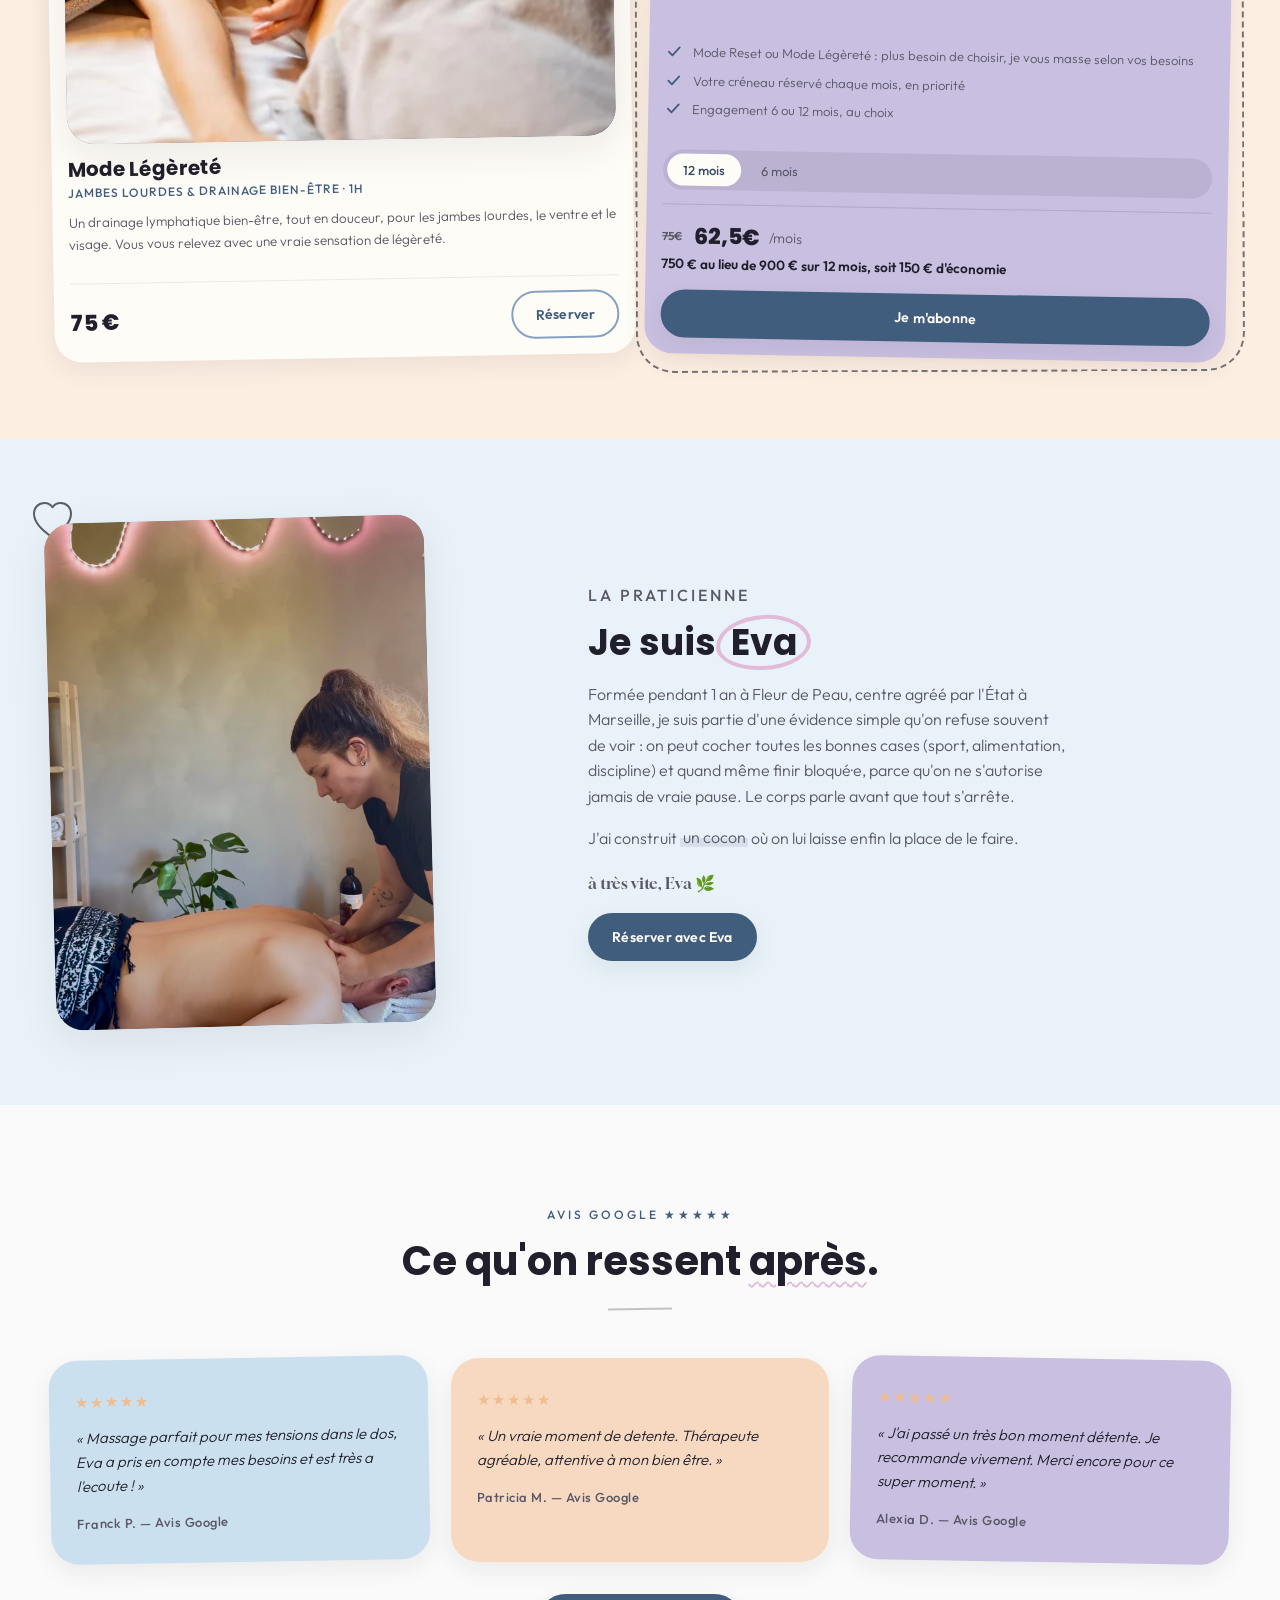
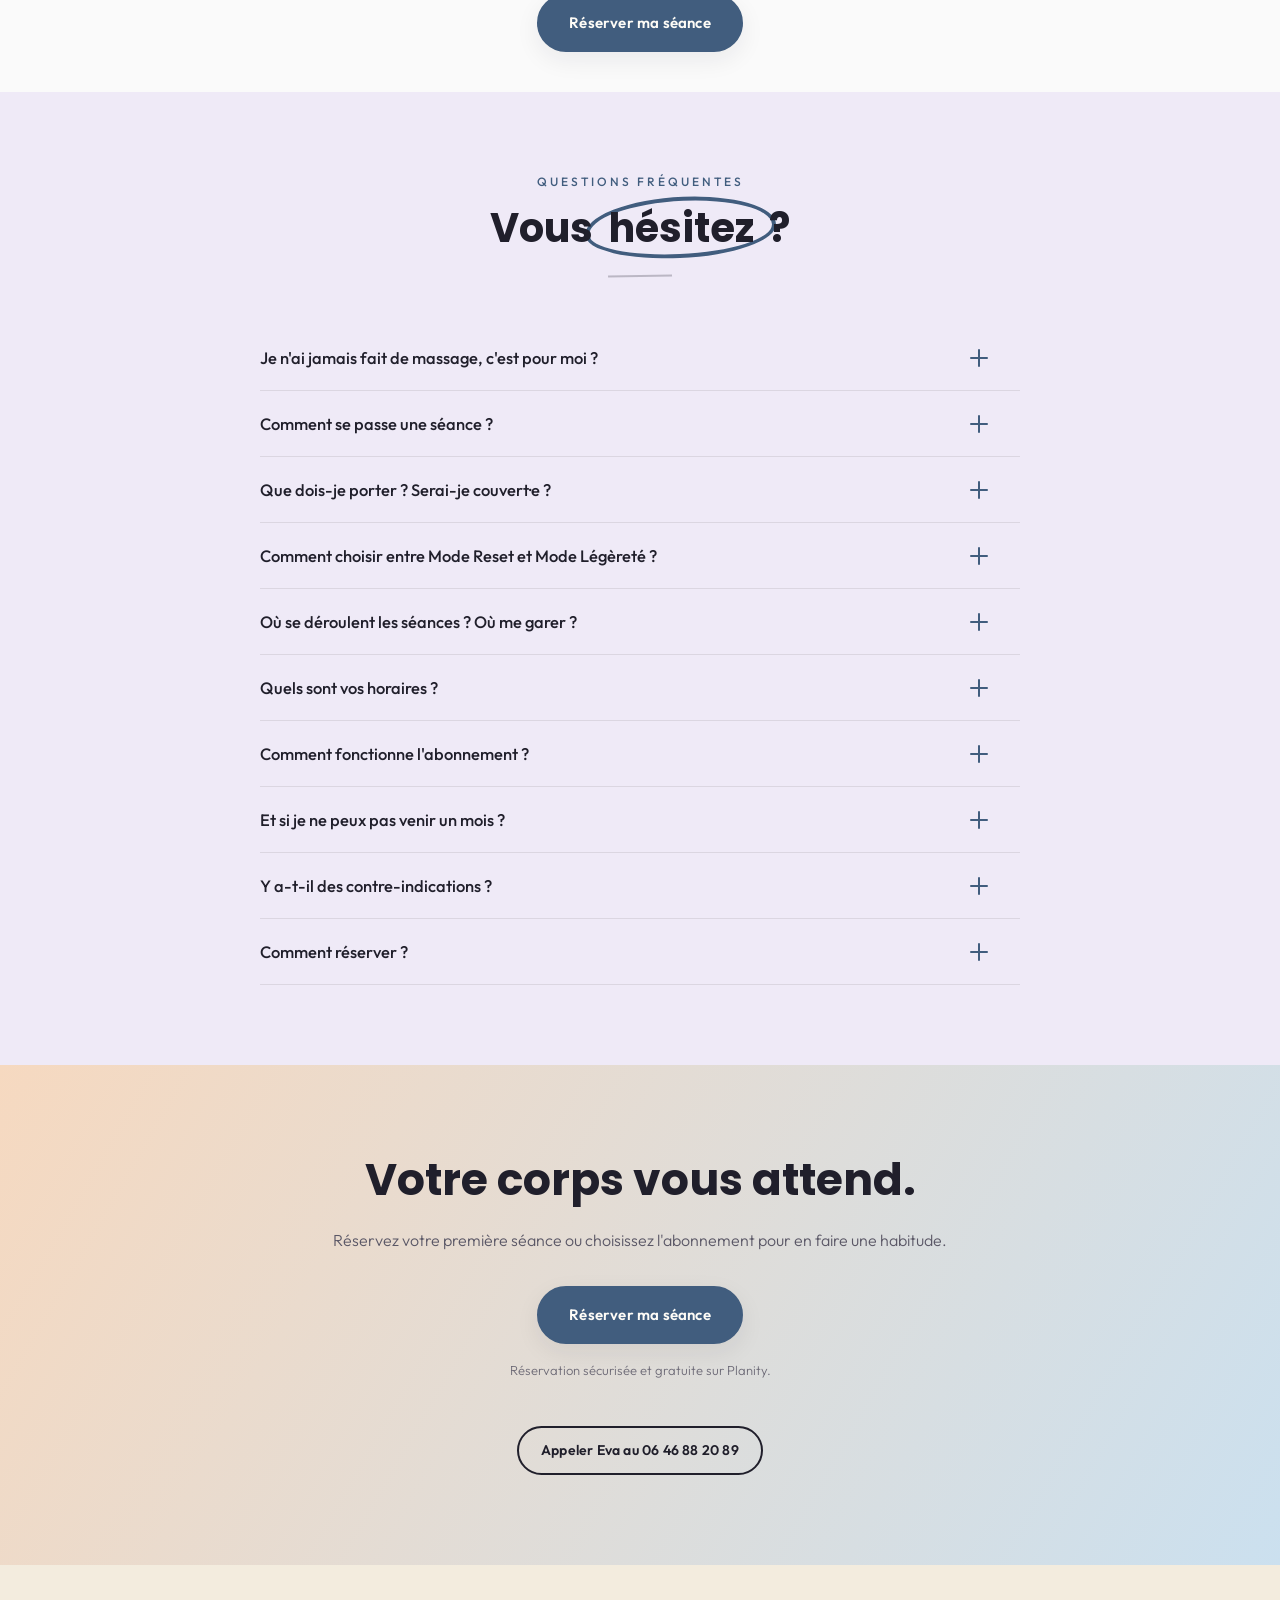
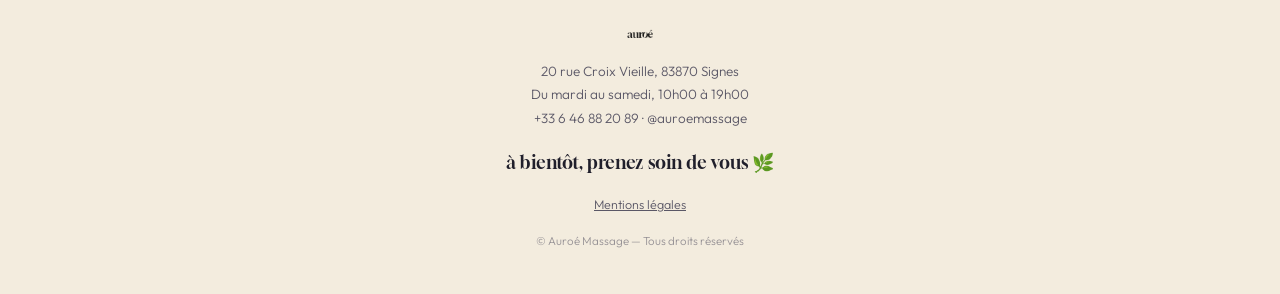
==== commit 0e5faa77: "Switch site copy to vous and explain the gift voucher checkout flow Use formal address on every page" ====
--- a/index.html
+++ b/index.html
@@ -86,7 +86,7 @@
         <p class="hero-sub">
           Massage en profondeur ou drainage bien-être, pour les hommes et les femmes pris par
           le travail, le stress et les journées qui ne s'arrêtent jamais. Une heure pour relâcher
-          <span class="ink-highlight ink-highlight-sauge">tes tensions accumulées</span> et repartir plus léger·e.
+          <span class="ink-highlight ink-highlight-sauge">vos tensions accumulées</span> et repartir plus léger·e.
         </p>
         <div class="hero-actions">
           <a href="https://www.planity.com/auroe-massage-83870-signes" target="_blank" rel="noopener" class="btn btn-primary">Réserver ma séance</a>
@@ -110,26 +110,26 @@
   <!-- ================= PROBLEMATIQUES ================= -->
   <section class="problemes" id="problemes">
     <div class="section-head reveal">
-      <h2>Tu te <span class="ink-circle ink-sauge">reconnais</span> ?</h2>
+      <h2>Vous vous <span class="ink-circle ink-sauge">reconnaissez</span> ?</h2>
       <span class="doodle-underline"></span>
     </div>
 
     <div class="problemes-grid reveal">
       <div class="probleme-card">
         <div class="probleme-icon-badge"><svg class="probleme-icon" viewBox="0 0 40 40" aria-hidden="true"><path d="M10 30c0-8 4-14 10-14s10 6 10 14" fill="none" stroke="currentColor" stroke-width="2" stroke-linecap="round"/><path d="M7 13l3 3M7 20l3-1.5M33 13l-3 3M33 20l-3-1.5" stroke="currentColor" stroke-width="2" stroke-linecap="round"/></svg></div>
-        <p>Tu finis tes journées avec les <strong>épaules remontées jusqu'aux oreilles</strong>, et tu ne t'en rends même plus compte tellement c'est devenu <strong>ton état normal</strong>.</p>
+        <p>Vous finissez vos journées avec les <strong>épaules remontées jusqu'aux oreilles</strong>, et vous ne vous en rendez même plus compte tellement c'est devenu <strong>votre état normal</strong>.</p>
       </div>
       <div class="probleme-card">
         <div class="probleme-icon-badge"><svg class="probleme-icon" viewBox="0 0 40 40" aria-hidden="true"><path d="M25 7a13 13 0 1 0 8 22c-8 1-15-6-15-14a13 13 0 0 1 7-8z" fill="none" stroke="currentColor" stroke-width="2" stroke-linejoin="round" stroke-linecap="round"/><path d="M8 11h6l-6 7h6" fill="none" stroke="currentColor" stroke-width="1.8" stroke-linecap="round" stroke-linejoin="round"/></svg></div>
-        <p>Tu dors, mais <strong>tu ne récupères jamais vraiment</strong> : tu te réveilles <strong>aussi fatigué·e que la veille</strong>.</p>
+        <p>Vous dormez, mais <strong>vous ne récupérez jamais vraiment</strong> : vous vous réveillez <strong>aussi fatigué·e que la veille</strong>.</p>
       </div>
       <div class="probleme-card">
         <div class="probleme-icon-badge"><svg class="probleme-icon" viewBox="0 0 40 40" aria-hidden="true"><rect x="6" y="9" width="28" height="23" rx="3" fill="none" stroke="currentColor" stroke-width="2"/><path d="M6 16h28M12 5v8M28 5v8" fill="none" stroke="currentColor" stroke-width="2" stroke-linecap="round"/><path d="M16 25c1.5-3 8-3 9 0" fill="none" stroke="currentColor" stroke-width="2" stroke-linecap="round"/><path d="M25 22l2 3-3 1" fill="none" stroke="currentColor" stroke-width="2" stroke-linecap="round" stroke-linejoin="round"/></svg></div>
-        <p>Tu repousses ce rendez-vous « bien-être » <strong>depuis des mois</strong>, parce qu'il y a toujours <strong>quelque chose de plus urgent à gérer</strong>.</p>
-      </div>
-    </div>
-
-    <p class="aside-hand reveal">Ton corps attend cette pause depuis des mois. Donne-lui une heure.</p>
+        <p>Vous repoussez ce rendez-vous « bien-être » <strong>depuis des mois</strong>, parce qu'il y a toujours <strong>quelque chose de plus urgent à gérer</strong>.</p>
+      </div>
+    </div>
+
+    <p class="aside-hand reveal">Votre corps attend cette pause depuis des mois. Donnez-lui une heure.</p>
 
     <div class="reveal" style="text-align:center;margin-top:32px;">
       <a href="https://www.planity.com/auroe-massage-83870-signes" target="_blank" rel="noopener" class="btn btn-primary">Je m'accorde cette pause</a>
@@ -148,17 +148,17 @@
       <li class="etape-card">
         <span class="etape-num" aria-hidden="true">1</span>
         <h3>On échange</h3>
-        <p>Quelques minutes pour parler de ta semaine, de tes tensions et de la pression que tu aimes.</p>
+        <p>Quelques minutes pour parler de votre semaine, de vos tensions et de la pression que vous aimez.</p>
       </li>
       <li class="etape-card">
         <span class="etape-num" aria-hidden="true">2</span>
-        <h3>Je te masse</h3>
-        <p>Une heure de massage adapté à ton corps. Tu restes couvert·e, seule la zone massée est découverte.</p>
+        <h3>Je vous masse</h3>
+        <p>Une heure de massage adapté à votre corps. Vous restez couvert·e, seule la zone massée est découverte.</p>
       </li>
       <li class="etape-card">
         <span class="etape-num" aria-hidden="true">3</span>
-        <h3>Tu reprends doucement</h3>
-        <p>Un temps calme pour revenir à toi, avec quelques conseils simples à refaire à la maison.</p>
+        <h3>Vous reprenez doucement</h3>
+        <p>Un temps calme pour revenir à vous, avec quelques conseils simples à refaire à la maison.</p>
       </li>
     </ol>
   </section>
@@ -167,7 +167,7 @@
   <section class="offre" id="soins">
     <div class="section-head reveal">
       <p class="eyebrow">Les soins</p>
-      <h2>Choisis ton <span class="ink-underline">mode</span>.</h2>
+      <h2>Choisissez votre <span class="ink-underline">mode</span>.</h2>
       <span class="doodle-underline"></span>
     </div>
 
@@ -176,13 +176,13 @@
       <article class="offre-card">
         <div class="ph-photo ph-card has-photo">
           <img src="images/massage-decouverte.jpg" alt="Massage relaxant du dos — Mode Découverte" loading="lazy">
-          <span class="offre-sticker">✦ Pour ta première séance</span>
+          <span class="offre-sticker">✦ Pour votre première séance</span>
         </div>
         <div class="offre-card-body">
           <h3>Mode Découverte</h3>
           <p class="offre-meta">Première séance · 1h</p>
-          <p class="offre-desc">Ta toute première séance chez Auroé Massage. On prend le temps de
-            comprendre ce dont ton corps a besoin, et je mélange les techniques adaptées pour te faire
+          <p class="offre-desc">Votre toute première séance chez Auroé Massage. On prend le temps de
+            comprendre ce dont votre corps a besoin, et je mélange les techniques adaptées pour vous faire
             sentir la différence dès cette rencontre.</p>
           <div class="offre-price-row">
             <span class="offre-price"><s class="offre-price-old">75&nbsp;&euro;</s> 70&nbsp;&euro;</span>
@@ -200,7 +200,7 @@
           <p class="offre-meta">Nœuds &amp; tensions · 1h</p>
           <p class="offre-desc">Massage en profondeur pour les corps sollicités par le sport, le quotidien
             et le stress. Je travaille sur les nœuds et les tensions avec une pression adaptée à
-            chaque besoin. Tu te relèves de la table avec la nuque et le dos dénoués.</p>
+            chaque besoin. Vous vous relevez de la table avec la nuque et le dos dénoués.</p>
           <div class="offre-price-row">
             <span class="offre-price">75&nbsp;&euro;</span>
             <a href="https://www.planity.com/auroe-massage-83870-signes" target="_blank" rel="noopener" class="btn btn-outline btn-small">Réserver</a>
@@ -216,7 +216,7 @@
           <h3>Mode Légèreté</h3>
           <p class="offre-meta">Jambes lourdes &amp; drainage bien-être · 1h</p>
           <p class="offre-desc">Un drainage lymphatique bien-être, tout en douceur, pour les jambes lourdes,
-            le ventre et le visage. Tu te relèves avec une vraie sensation de légèreté.</p>
+            le ventre et le visage. Vous vous relevez avec une vraie sensation de légèreté.</p>
           <div class="offre-price-row">
             <span class="offre-price">75&nbsp;&euro;</span>
             <a href="https://www.planity.com/auroe-massage-83870-signes" target="_blank" rel="noopener" class="btn btn-outline btn-small">Réserver</a>
@@ -233,8 +233,8 @@
           </p>
 
           <ul class="offre-features">
-            <li><svg viewBox="0 0 20 20" aria-hidden="true"><path d="M4 10.5l4 4 8-9" fill="none" stroke="currentColor" stroke-width="2" stroke-linecap="round" stroke-linejoin="round"/></svg>Mode Reset ou Mode Légèreté : plus besoin de choisir, je te masse selon tes besoins</li>
-            <li><svg viewBox="0 0 20 20" aria-hidden="true"><path d="M4 10.5l4 4 8-9" fill="none" stroke="currentColor" stroke-width="2" stroke-linecap="round" stroke-linejoin="round"/></svg>Ton créneau réservé chaque mois, en priorité</li>
+            <li><svg viewBox="0 0 20 20" aria-hidden="true"><path d="M4 10.5l4 4 8-9" fill="none" stroke="currentColor" stroke-width="2" stroke-linecap="round" stroke-linejoin="round"/></svg>Mode Reset ou Mode Légèreté : plus besoin de choisir, je vous masse selon vos besoins</li>
+            <li><svg viewBox="0 0 20 20" aria-hidden="true"><path d="M4 10.5l4 4 8-9" fill="none" stroke="currentColor" stroke-width="2" stroke-linecap="round" stroke-linejoin="round"/></svg>Votre créneau réservé chaque mois, en priorité</li>
             <li><svg viewBox="0 0 20 20" aria-hidden="true"><path d="M4 10.5l4 4 8-9" fill="none" stroke="currentColor" stroke-width="2" stroke-linecap="round" stroke-linejoin="round"/></svg>Engagement 6 ou 12 mois, au choix</li>
           </ul>
 
@@ -320,7 +320,7 @@
   <section class="faq" id="faq">
     <div class="section-head reveal">
       <p class="eyebrow">Questions fréquentes</p>
-      <h2>Tu <span class="ink-circle ink-sauge">hésites</span> ?</h2>
+      <h2>Vous <span class="ink-circle ink-sauge">hésitez</span> ?</h2>
       <span class="doodle-underline"></span>
     </div>
 
@@ -331,8 +331,8 @@
           <span class="faq-plus"></span>
         </button>
         <div class="faq-answer">
-          <p>Oui. Le Mode Découverte est justement pensé pour ta première fois&nbsp;: on échange d'abord
-            sur ce que tu ressens, puis j'adapte chaque geste et la pression à ton corps. Tu n'as rien
+          <p>Oui. Le Mode Découverte est justement pensé pour votre première fois&nbsp;: on échange d'abord
+            sur ce que vous ressentez, puis j'adapte chaque geste et la pression à votre corps. Vous n'avez rien
             à savoir ni à préparer.</p>
         </div>
       </div>
@@ -343,7 +343,7 @@
           <span class="faq-plus"></span>
         </button>
         <div class="faq-answer">
-          <p>Je t'accueille, on prend quelques minutes pour parler de ta semaine et de tes tensions,
+          <p>Je vous accueille, on prend quelques minutes pour parler de votre semaine et de vos tensions,
             puis place au massage, qui dure 1h. On termine par un temps calme et quelques conseils
             simples pour prolonger les effets.</p>
         </div>
@@ -355,9 +355,9 @@
           <span class="faq-plus"></span>
         </button>
         <div class="faq-answer">
-          <p>Viens simplement dans une tenue confortable. Pendant le massage, tu es recouvert·e d'une
+          <p>Venez simplement dans une tenue confortable. Pendant le massage, vous êtes recouvert·e d'une
             serviette en permanence&nbsp;: seule la zone massée est découverte, dans le respect total
-            de ton intimité.</p>
+            de votre intimité.</p>
         </div>
       </div>
 
@@ -367,7 +367,7 @@
           <span class="faq-plus"></span>
         </button>
         <div class="faq-answer">
-          <p>Tu n'as pas à choisir seul·e&nbsp;: dis-moi comment tu te sens et ce que tu as vécu cette
+          <p>Vous n'avez pas à choisir seul·e&nbsp;: dites-moi comment vous vous sentez et ce que vous avez vécu cette
             semaine (sport, stress, station debout...), et on détermine ensemble le massage adapté.</p>
         </div>
       </div>
@@ -386,7 +386,7 @@
 
       <div class="faq-item">
         <button class="faq-question" aria-expanded="false">
-          Quels sont tes horaires&nbsp;?
+          Quels sont vos horaires&nbsp;?
           <span class="faq-plus"></span>
         </button>
         <div class="faq-answer">
@@ -402,7 +402,7 @@
         </button>
         <div class="faq-answer">
           <p>Un massage par mois, pendant 6 ou 12 mois, prélevé automatiquement. Le massage est choisi
-            séance par séance selon ton besoin du moment.</p>
+            séance par séance selon votre besoin du moment.</p>
         </div>
       </div>
 
@@ -413,7 +413,7 @@
           <span class="faq-plus"></span>
         </button>
         <div class="faq-answer">
-          <p>Tu peux décaler ta séance. Préviens-moi et on trouve un autre créneau.</p>
+          <p>Vous pouvez décaler votre séance. Prévenez-moi et on trouve un autre créneau.</p>
         </div>
       </div>
 
@@ -423,8 +423,8 @@
           <span class="faq-plus"></span>
         </button>
         <div class="faq-answer">
-          <p>Si tu es enceinte, si tu as un problème veineux ou si tu suis un traitement, demande d'abord
-            l'avis de ton médecin et préviens-moi avant la séance. Mes massages sont des soins de bien-être,
+          <p>Si vous êtes enceinte, si vous avez un problème veineux ou si vous suivez un traitement, demandez d'abord
+            l'avis de votre médecin et prévenez-moi avant la séance. Mes massages sont des soins de bien-être,
             sans visée médicale ni thérapeutique.</p>
         </div>
       </div>
@@ -436,7 +436,7 @@
         </button>
         <div class="faq-answer">
           <p>Via le bouton «&nbsp;Réserver&nbsp;»&nbsp;: la réservation se fait de manière sécurisée et
-            gratuite sur Planity. Tu peux aussi m'écrire sur
+            gratuite sur Planity. Vous pouvez aussi m'écrire sur
             <a href="https://instagram.com/auroemassage" target="_blank" rel="noopener">Instagram</a>.</p>
         </div>
       </div>
@@ -446,8 +446,8 @@
   <!-- ================= CTA FINAL ================= -->
   <section class="cta-final" id="reserver">
     <div class="cta-final-inner reveal">
-      <h2>Ton corps t'attend.</h2>
-      <p>Réserve ta première séance ou choisis l'abonnement pour en faire une habitude.</p>
+      <h2>Votre corps vous attend.</h2>
+      <p>Réservez votre première séance ou choisissez l'abonnement pour en faire une habitude.</p>
       <a href="https://www.planity.com/auroe-massage-83870-signes" target="_blank" rel="noopener" class="btn btn-primary">Réserver ma séance</a>
       <p class="cta-note">Réservation sécurisée et gratuite sur Planity.</p>
       <a href="tel:+33646882089" class="btn btn-ghost btn-small cta-call">Appeler Eva au 06 46 88 20 89</a>
@@ -465,7 +465,7 @@
       <p>Du mardi au samedi, 10h00 à 19h00</p>
       <p><a href="tel:+33646882089">+33 6 46 88 20 89</a> · <a href="https://instagram.com/auroemassage" target="_blank" rel="noopener">@auroemassage</a></p>
     </div>
-    <p class="footer-hand">à bientôt, prends soin de toi 🌿</p>
+    <p class="footer-hand">à bientôt, prenez soin de vous 🌿</p>
     <p class="footer-legal"><a href="mentions-legales.html">Mentions légales</a></p>
     <p class="footer-copy">© Auroé Massage — Tous droits réservés</p>
   </div>
